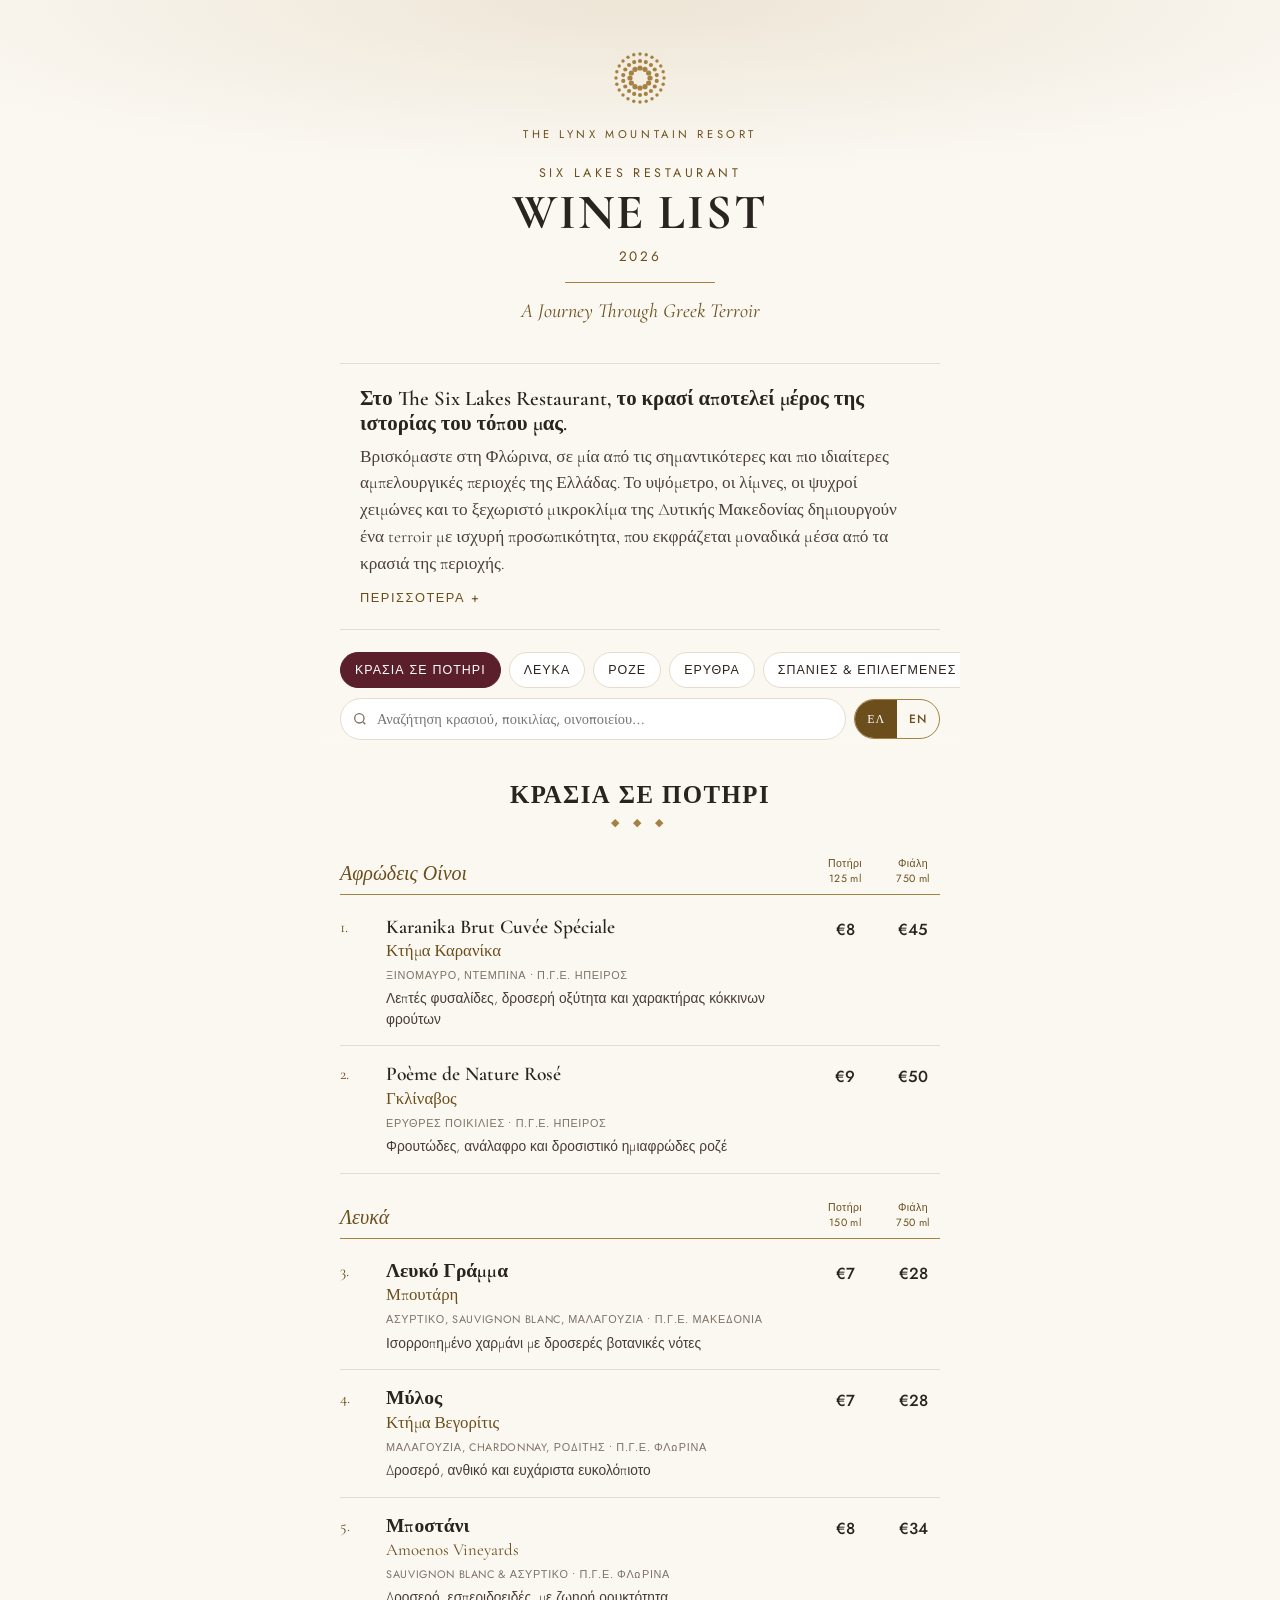
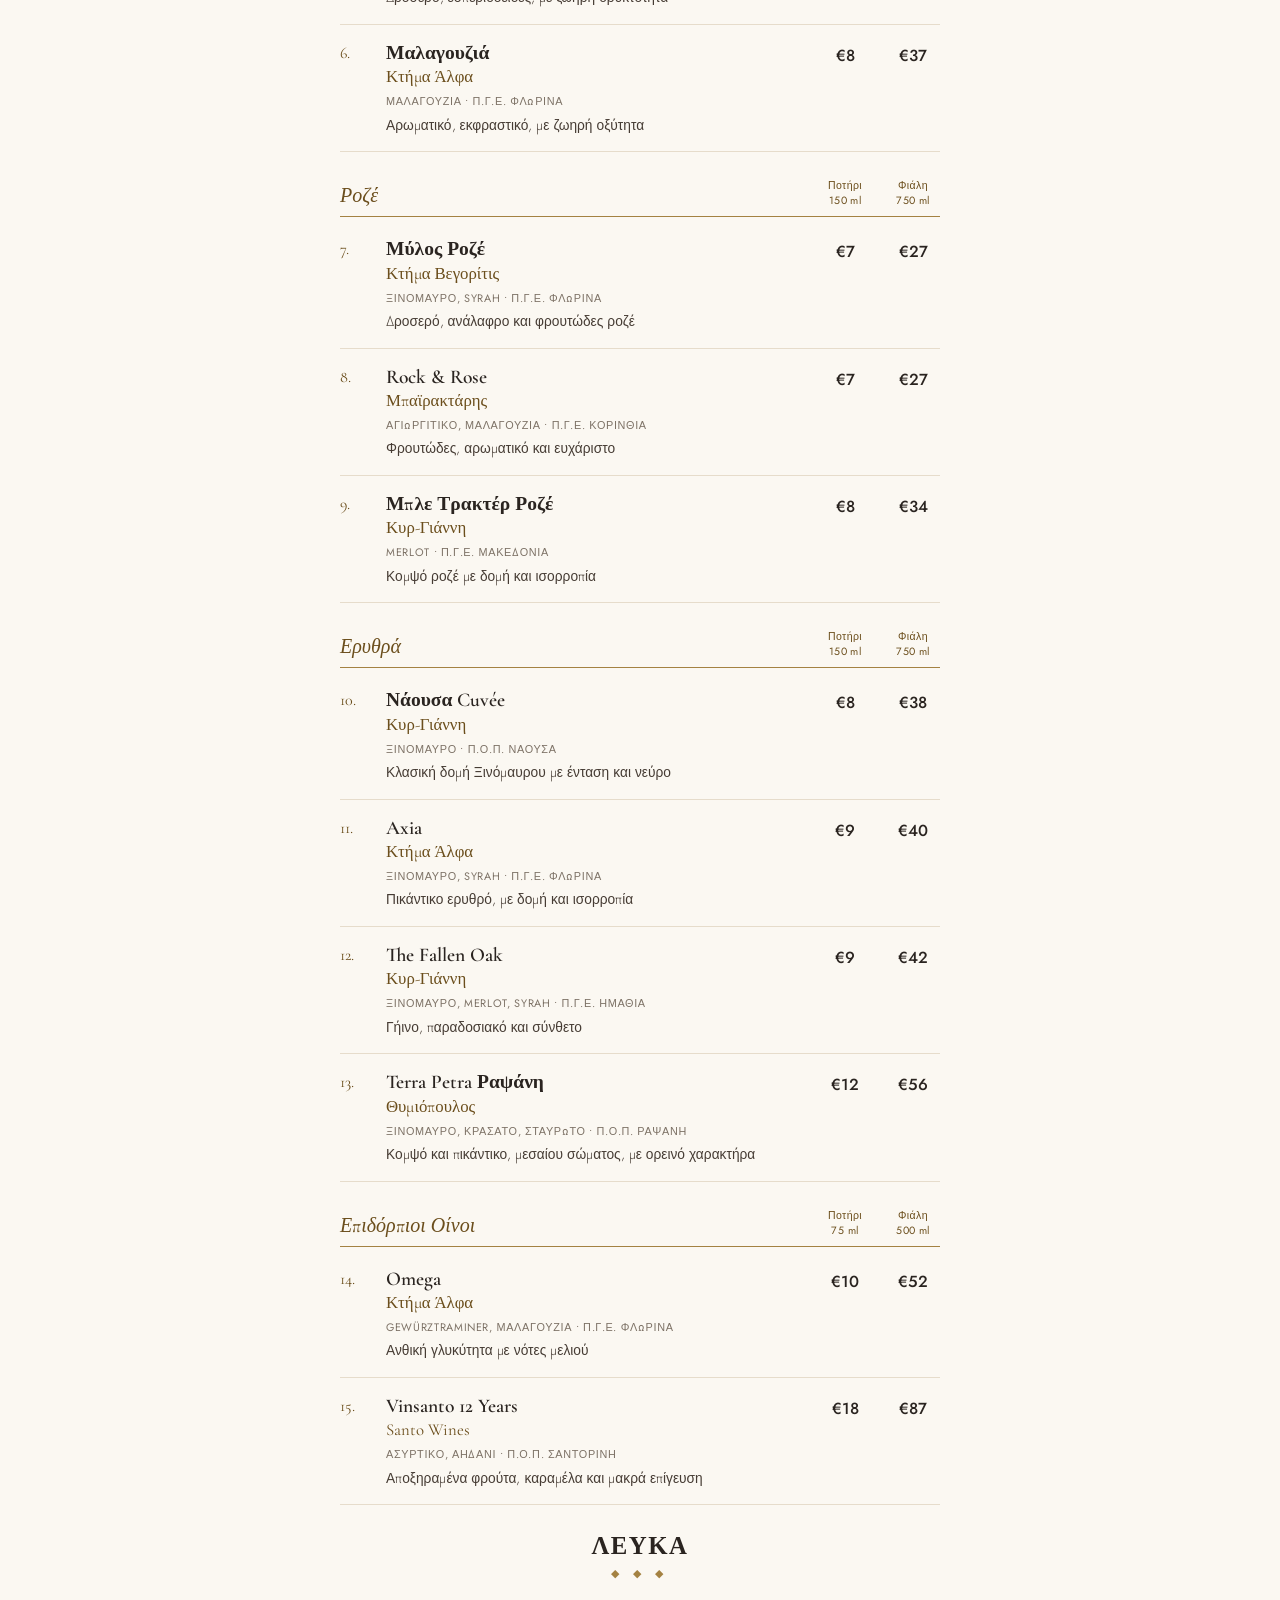
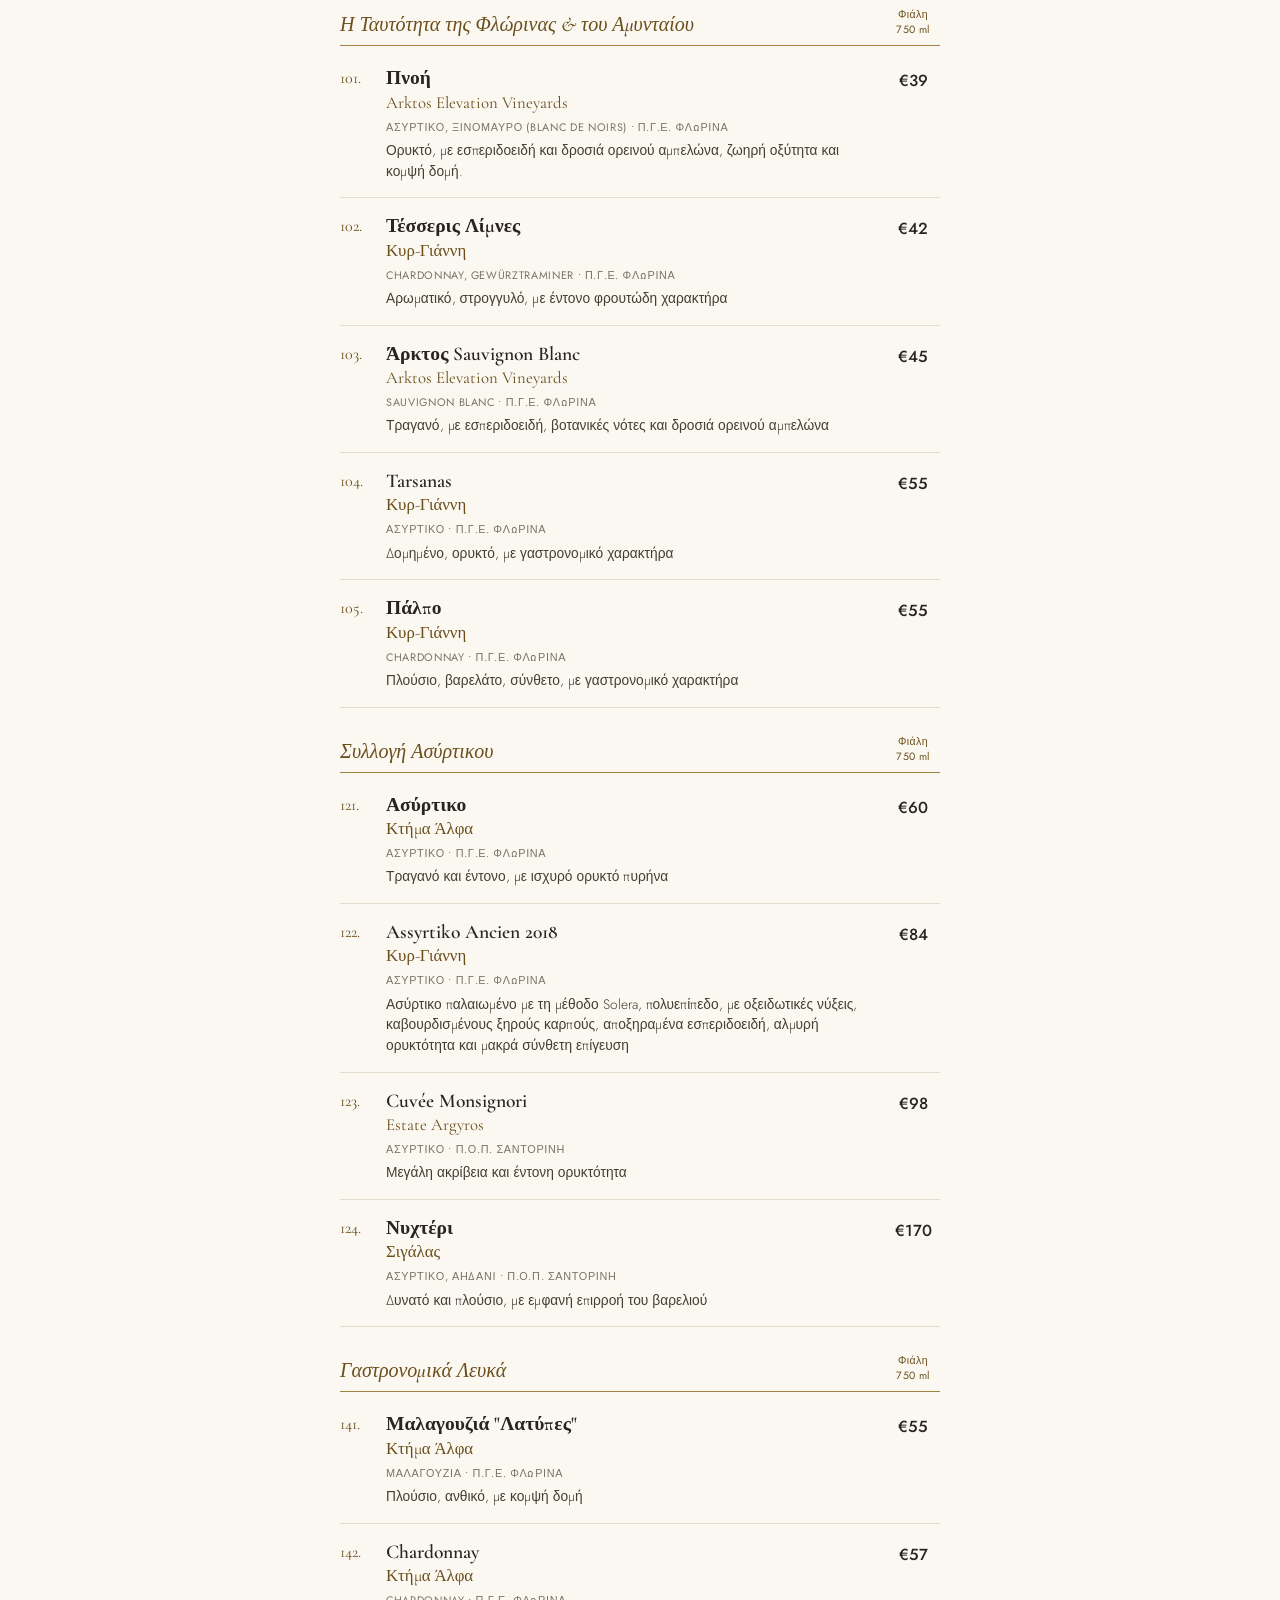
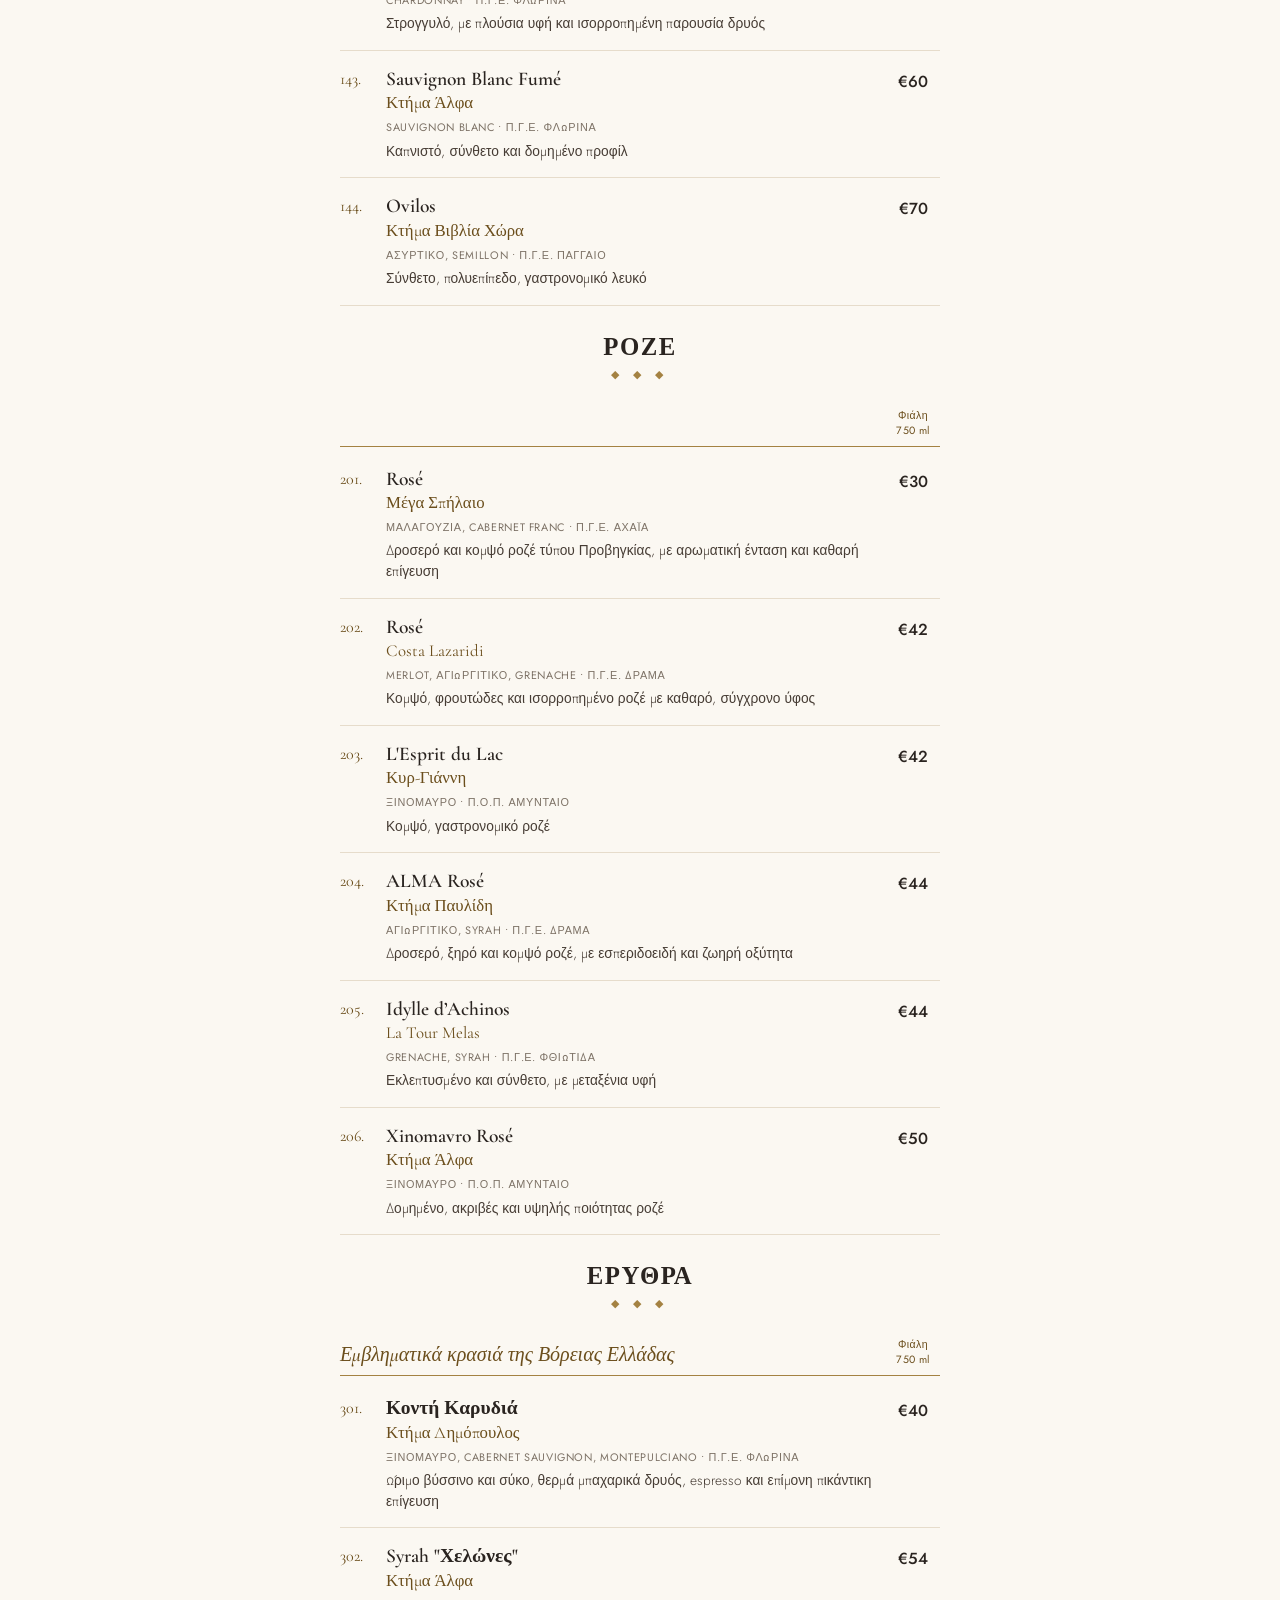
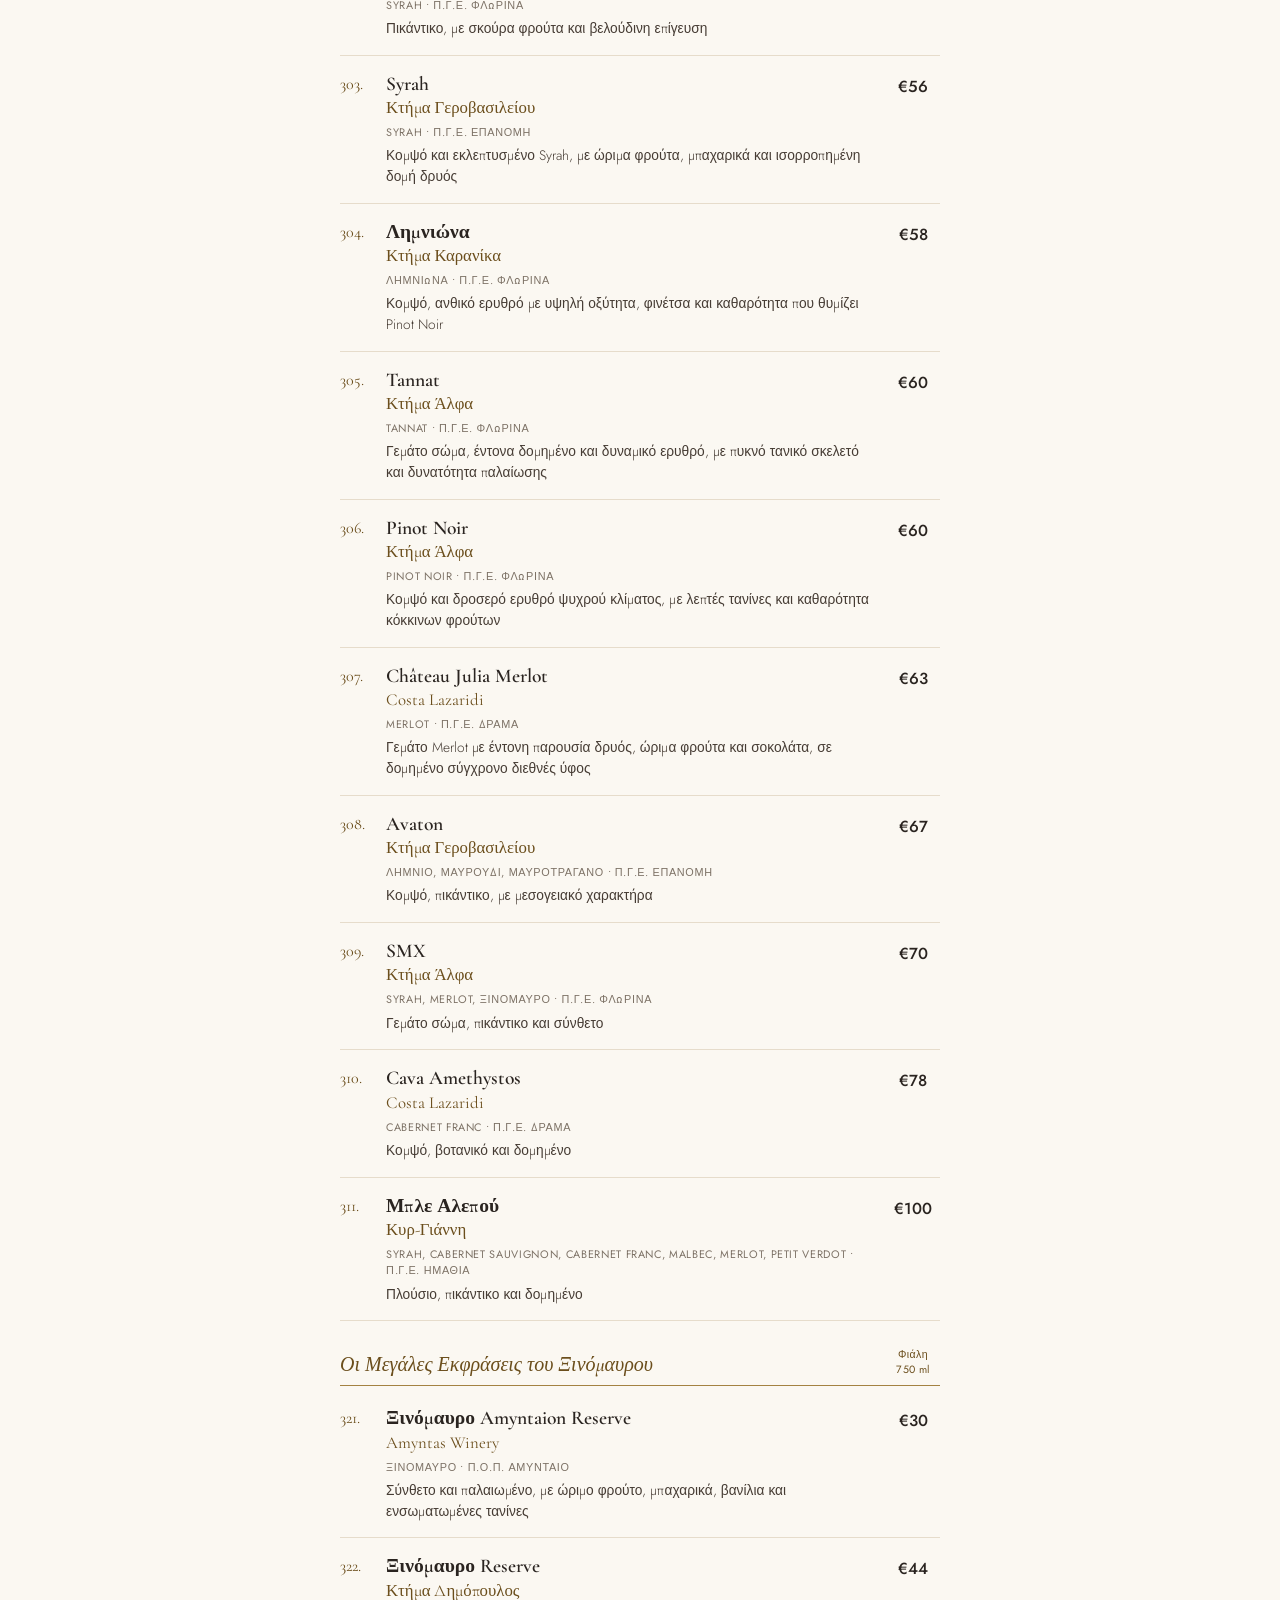
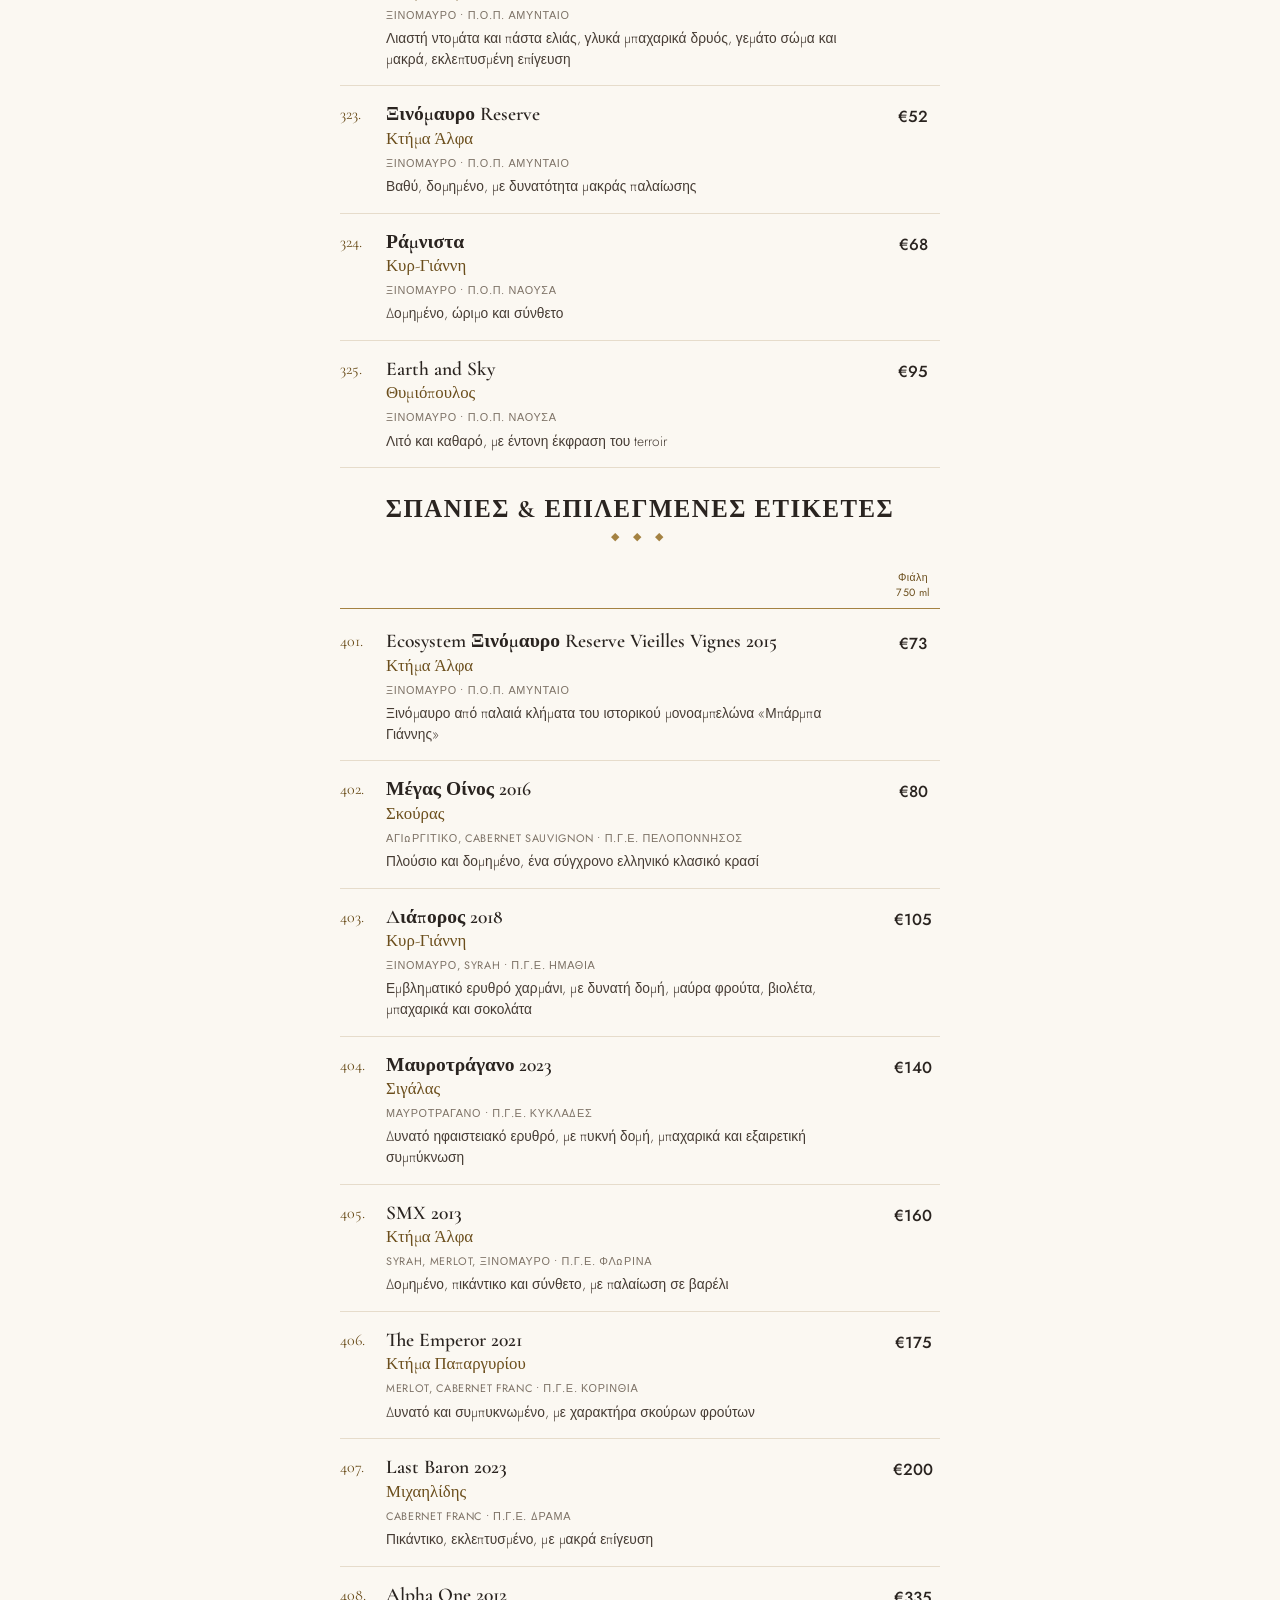
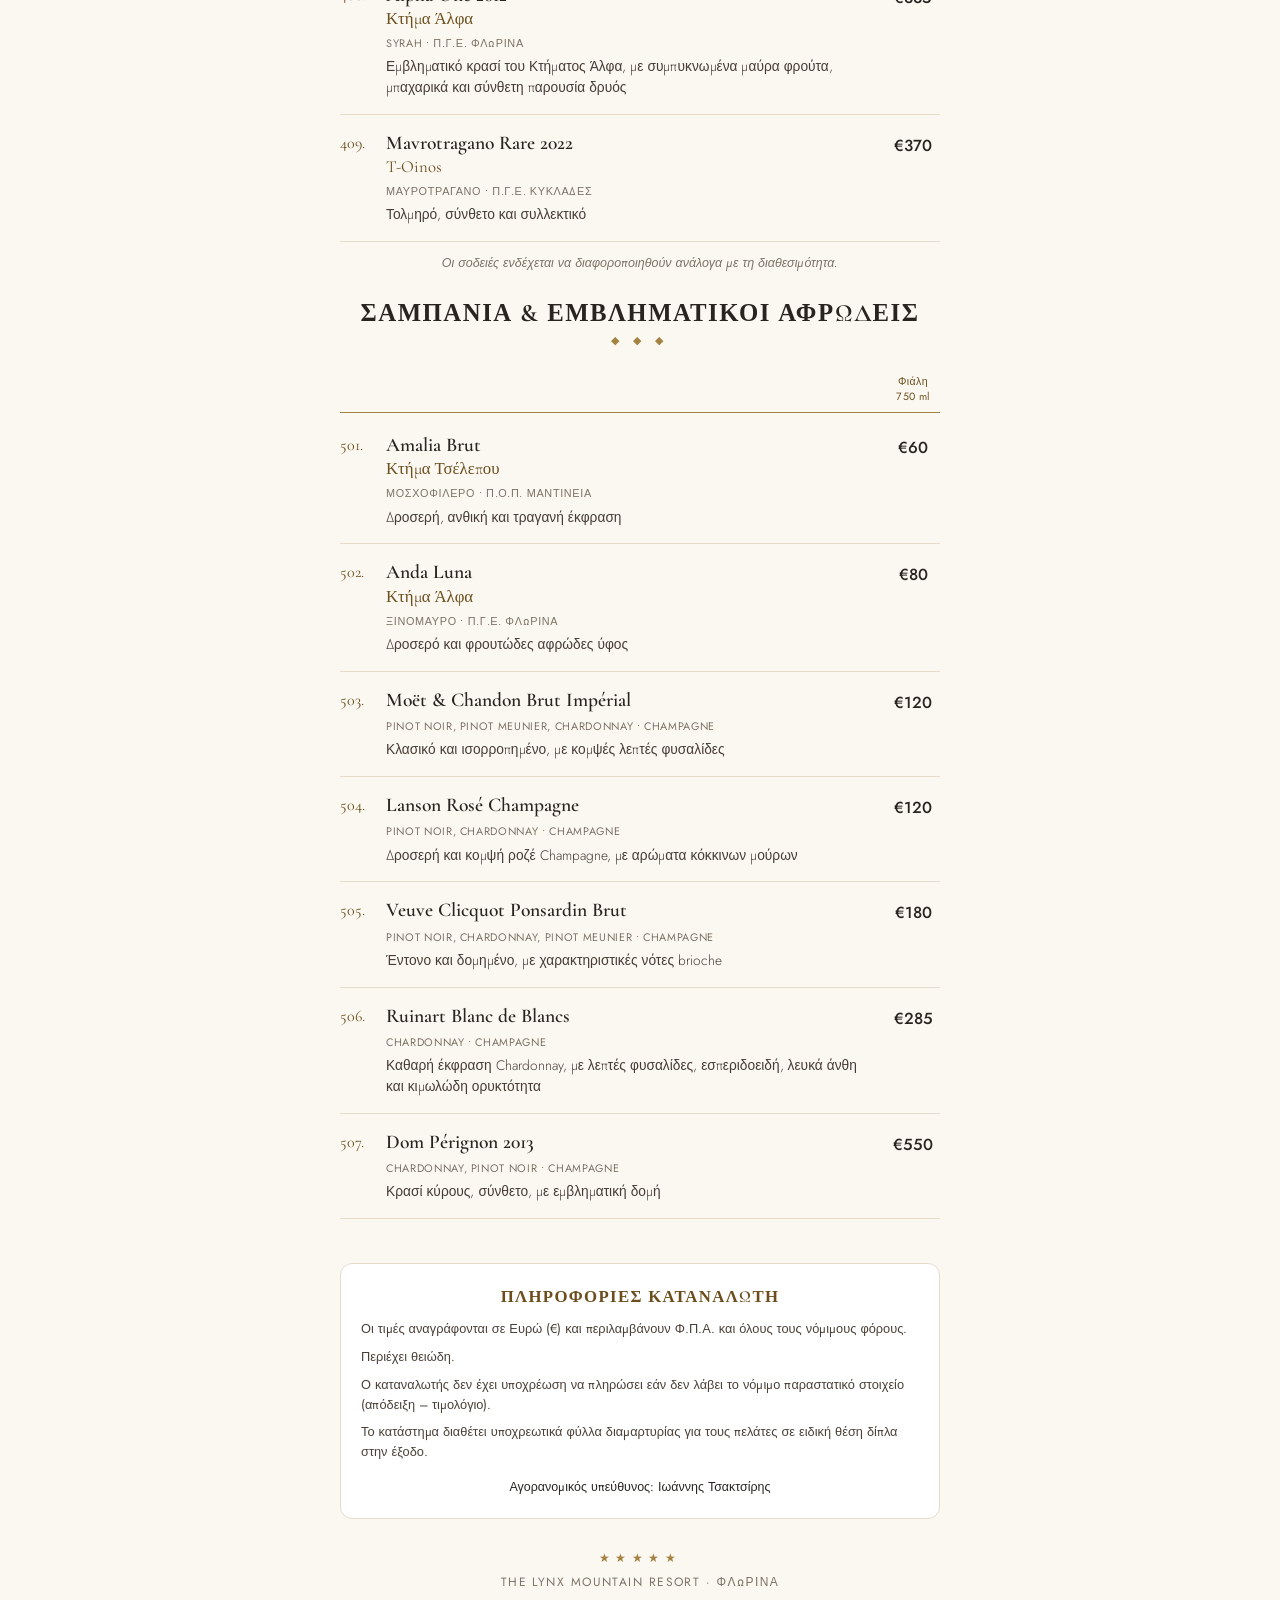
==== wine/index.html @ 6c5af897 "Ψηφιακή Wine List 2026 – Six Lakes Restaurant (66 ετικέτες, από v7) Co-Authored-By: Claude Opus 5.5 " ====
<!DOCTYPE html>
<html lang="el">
<head>
<meta charset="UTF-8">
<meta name="viewport" content="width=device-width, initial-scale=1">
<title>Wine List 2026 · Six Lakes Restaurant · The Lynx Mountain Resort</title>
<link rel="preconnect" href="https://fonts.googleapis.com">
<link href="https://fonts.googleapis.com/css2?family=Cormorant+Garamond:ital,wght@0,500;0,600;0,700;1,500&family=Jost:wght@300;400;500&display=swap" rel="stylesheet">
<style>
  :root{
    --gold:#A48242; --gold-deep:#6B4E1C; --wine:#5a1f2b; --ink:#2a2420;
    --paper:#fbf8f2; --line:#e6dccb; --muted:#7d7266;
  }
  *{box-sizing:border-box;margin:0;padding:0}
  html{scroll-behavior:smooth}
  body{background:var(--paper);color:var(--ink);font-family:'Jost',sans-serif;font-weight:400;-webkit-font-smoothing:antialiased}
  .wrap{max-width:640px;margin:0 auto;padding:0 20px 70px}

  /* Hero */
  .hero{text-align:center;padding:46px 20px 34px;background:
      radial-gradient(90% 70% at 50% 0%, rgba(164,130,66,.16), transparent 70%);}
  .hero svg{width:64px;height:64px}
  .hero .resort{margin-top:10px;font-size:.7rem;letter-spacing:.32em;color:var(--gold-deep);text-transform:uppercase}
  .hero .rest{margin-top:22px;font-size:.78rem;letter-spacing:.28em;color:var(--gold-deep);text-transform:uppercase}
  .hero h1{font-family:'Cormorant Garamond',serif;font-weight:700;font-size:3.1rem;letter-spacing:.04em;line-height:1;margin-top:6px}
  .hero .year{margin-top:8px;color:var(--gold-deep);font-size:.85rem;letter-spacing:.2em}
  .hero .rule{width:150px;height:1px;background:var(--gold);margin:16px auto}
  .hero .tag{font-family:'Cormorant Garamond',serif;font-style:italic;font-size:1.25rem;color:var(--gold-deep)}

  /* Language */
  .tools{display:flex;gap:8px;align-items:center;margin:10px 20px 0}
  .lang{flex:none;display:flex;border:1px solid var(--gold);border-radius:20px;overflow:hidden;background:var(--paper)}
  .lang button{border:0;background:none;padding:10px 12px;font:500 .75rem 'Jost';letter-spacing:.08em;color:var(--gold-deep);cursor:pointer}
  .lang button.on{background:var(--gold-deep);color:#fff}

  /* Welcome */
  .welcome{margin:6px 0 10px;padding:22px 20px;border-top:1px solid var(--line);border-bottom:1px solid var(--line)}
  .welcome h3{font-family:'Cormorant Garamond',serif;font-size:1.3rem;font-weight:600;margin-bottom:8px}
  .welcome p{font-family:'Cormorant Garamond',serif;font-size:1.08rem;line-height:1.55;color:#4a4038;margin-top:8px}
  .welcome details summary{cursor:pointer;color:var(--gold-deep);font-size:.8rem;letter-spacing:.12em;text-transform:uppercase;margin-top:10px;list-style:none}
  .welcome details summary::-webkit-details-marker{display:none}

  /* Nav */
  nav{position:sticky;top:0;z-index:10;background:linear-gradient(var(--paper) 82%, rgba(251,248,242,0));padding:12px 0 14px;margin:0 -20px;}
  .tabs{display:flex;gap:8px;overflow-x:auto;padding:0 20px;scrollbar-width:none}
  .tabs::-webkit-scrollbar{display:none}
  .tabs a{flex:none;text-decoration:none;color:var(--ink);font-size:.78rem;letter-spacing:.08em;text-transform:uppercase;padding:8px 14px;border:1px solid var(--line);border-radius:22px;background:#fff;white-space:nowrap}
  .tabs a.on{background:var(--wine);border-color:var(--wine);color:#fff}
  .search{flex:1;position:relative}
  .search input{width:100%;padding:10px 14px 10px 36px;border:1px solid var(--line);border-radius:22px;background:#fff;font:400 .9rem 'Jost';color:var(--ink);outline:none}
  .search input:focus{border-color:var(--gold)}
  .search svg{position:absolute;left:12px;top:50%;transform:translateY(-50%);width:16px;height:16px;stroke:var(--muted)}

  /* Sections */
  section{padding-top:26px;scroll-margin-top:110px}
  .sec-title{text-align:center;margin-bottom:6px}
  .sec-title .gr{font-family:'Cormorant Garamond',serif;font-weight:700;font-size:1.55rem;letter-spacing:.06em;text-transform:uppercase}
  .sec-title .orn{color:var(--gold);letter-spacing:.5em;font-size:.7rem;margin-top:4px}
  .sub{display:flex;align-items:flex-end;justify-content:space-between;gap:12px;margin:26px 0 4px;padding-bottom:8px;border-bottom:1px solid var(--gold)}
  .sub h4{font-family:'Cormorant Garamond',serif;font-style:italic;font-weight:500;font-size:1.25rem;color:var(--gold-deep);line-height:1.2}
  .sub .cols{display:flex;gap:14px;font-size:.66rem;color:var(--gold-deep);text-align:center;letter-spacing:.04em;flex:none}
  .sub .cols span{width:54px}

  .wine{display:flex;gap:12px;padding:16px 0;border-bottom:1px solid var(--line)}
  .wine .code{flex:none;width:34px;font-family:'Cormorant Garamond',serif;font-size:1rem;color:var(--gold-deep);padding-top:2px}
  .wine .body{flex:1;min-width:0}
  .wine .name{font-family:'Cormorant Garamond',serif;font-size:1.22rem;font-weight:600;line-height:1.25}
  .wine .prod{font-family:'Cormorant Garamond',serif;font-size:1.05rem;color:var(--gold-deep);margin-top:1px}
  .wine .grapes{font-size:.68rem;letter-spacing:.06em;color:var(--muted);margin-top:6px;line-height:1.5}
  .wine .desc{font-size:.86rem;line-height:1.5;color:#463c34;margin-top:5px;font-weight:300}
  .wine .prices{flex:none;display:flex;gap:14px;text-align:center;padding-top:3px}
  .wine .prices div{width:54px;font-weight:500;font-size:1rem}
  .wine .prices small{display:block;font-size:.58rem;color:var(--muted);letter-spacing:.06em;font-weight:400;text-transform:uppercase}
  .hidden{display:none!important}
  .empty{text-align:center;color:var(--muted);padding:40px 0;font-style:italic}

  .vint{font-size:.78rem;color:var(--muted);font-style:italic;margin-top:12px;text-align:center}

  /* Info */
  .info{margin-top:44px;padding:22px 20px;background:#fff;border:1px solid var(--line);border-radius:12px}
  .info h5{font-family:'Cormorant Garamond',serif;font-size:1.05rem;letter-spacing:.08em;text-transform:uppercase;text-align:center;color:var(--gold-deep);margin-bottom:12px}
  .info p{font-size:.8rem;line-height:1.55;color:#4a4038;margin-top:8px}
  .info .resp{text-align:center;margin-top:16px;font-size:.78rem}
  footer{text-align:center;margin-top:30px;color:var(--muted);font-size:.75rem;letter-spacing:.12em}
  footer .stars{color:var(--gold);letter-spacing:.45em;margin-bottom:6px}

  @media (max-width:420px){
    .hero h1{font-size:2.5rem}
    .wine .prices{gap:6px}.wine .prices div,.sub .cols span{width:46px}
    .sub .cols{gap:6px}
    .wine .code{width:28px;font-size:.92rem}
  }
</style>
</head>
<body>


<header class="hero">
  <svg viewBox="0 0 64 64" aria-hidden="true"><g fill="#A48242" id="sun"></g></svg>
  <div class="resort">The Lynx Mountain Resort</div>
  <div class="rest">Six Lakes Restaurant</div>
  <h1>WINE LIST</h1>
  <div class="year">2026</div>
  <div class="rule"></div>
  <div class="tag">A Journey Through Greek Terroir</div>
</header>

<div class="wrap">

  <div class="welcome">
    <div data-gr>
      <h3>Στο The Six Lakes Restaurant, το κρασί αποτελεί μέρος της ιστορίας του τόπου μας.</h3>
      <p>Βρισκόμαστε στη Φλώρινα, σε μία από τις σημαντικότερες και πιο ιδιαίτερες αμπελουργικές περιοχές της Ελλάδας. Το υψόμετρο, οι λίμνες, οι ψυχροί χειμώνες και το ξεχωριστό μικροκλίμα της Δυτικής Μακεδονίας δημιουργούν ένα terroir με ισχυρή προσωπικότητα, που εκφράζεται μοναδικά μέσα από τα κρασιά της περιοχής.</p>
      <details><summary>Περισσότερα +</summary>
        <p>Η Wine List μας ξεκινά, φυσικά, από τη Φλώρινα και το Αμύνταιο, με ιδιαίτερη αναφορά στο Ξινόμαυρο, αλλά ταξιδεύει στη συνέχεια σε σημαντικούς αμπελώνες και οινοποιούς από ολόκληρη την Ελλάδα.</p>
        <p>Από το Ασύρτικο της Σαντορίνης και τις γηγενείς ποικιλίες της Βόρειας Ελλάδας μέχρι σπάνιες και επιλεγμένες ετικέτες και εμβληματικά κρασιά του σύγχρονου ελληνικού αμπελώνα, κάθε επιλογή έχει τη δική της θέση και ιστορία.</p>
        <p>Η φιλοσοφία μας είναι απλή: να σας προσφέρουμε όχι απλώς ένα κρασί, αλλά έναν τόπο, έναν άνθρωπο και μία ιστορία μέσα σε κάθε ποτήρι.</p>
        <p>Καλώς ήρθατε στο δικό μας ταξίδι μέσα από το ελληνικό terroir.</p>
      </details>
    </div>
    <div data-en class="hidden">
      <h3>At The Six Lakes Restaurant, wine is part of the story of our land.</h3>
      <p>We are in Florina, one of Greece’s most distinctive wine regions. Altitude, lakes, cold winters and the unique climate of Western Macedonia create a remarkable terroir, expressed through wines of character and identity.</p>
      <details><summary>More +</summary>
        <p>Our Wine List naturally begins with Florina and Amyndeon, with a special place for Xinomavro, before continuing its journey through some of Greece’s most important vineyards and winemakers.</p>
        <p>From Santorini’s Assyrtiko and the indigenous varieties of Northern Greece to rare and carefully selected labels and iconic expressions of contemporary Greek winemaking, every bottle has been chosen to tell its own story.</p>
        <p>Our philosophy is simple: to offer you not simply a wine, but a place, a person and a story in every glass.</p>
        <p>Welcome to our journey through Greek terroir.</p>
      </details>
    </div>
  </div>

  <nav>
    <div class="tabs" id="tabs"></div>
    <div class="tools">
    <div class="search">
      <svg viewBox="0 0 24 24" fill="none" stroke-width="2"><circle cx="11" cy="11" r="7"/><path d="M20 20l-3.5-3.5"/></svg>
      <input id="q" type="search" placeholder="Αναζήτηση κρασιού, ποικιλίας, οινοποιείου…">
    </div>
    <div class="lang"><button data-l="gr" class="on">ΕΛ</button><button data-l="en">EN</button></div>
    </div>
  </nav>

  <main id="list"></main>
  <div id="empty" class="empty hidden"></div>

  <div class="info">
    <h5 data-gr>Πληροφορίες καταναλωτή</h5><h5 data-en class="hidden">Guest information</h5>
    <p data-gr>Οι τιμές αναγράφονται σε Ευρώ (€) και περιλαμβάνουν Φ.Π.Α. και όλους τους νόμιμους φόρους.</p>
    <p data-en class="hidden">All prices are in Euro (€) and include VAT and all applicable taxes.</p>
    <p data-gr>Περιέχει θειώδη.</p><p data-en class="hidden">Contains sulphites.</p>
    <p data-gr>Ο καταναλωτής δεν έχει υποχρέωση να πληρώσει εάν δεν λάβει το νόμιμο παραστατικό στοιχείο (απόδειξη – τιμολόγιο).</p>
    <p data-en class="hidden">Consumer is not obliged to pay if the notice of payment (receipt – invoice) has not been received.</p>
    <p data-gr>Το κατάστημα διαθέτει υποχρεωτικά φύλλα διαμαρτυρίας για τους πελάτες σε ειδική θέση δίπλα στην έξοδο.</p>
    <p data-en class="hidden">The establishment is required to provide complaint forms for customers in a designated location next to the exit.</p>
    <div class="resp"><span data-gr>Αγορανομικός υπεύθυνος: Ιωάννης Τσακτσίρης</span><span data-en class="hidden">Person responsible for regulatory compliance: Ioannis Tsaktsiris</span></div>
  </div>

  <footer>
    <div class="stars">★★★★★</div>
    THE LYNX MOUNTAIN RESORT · <span data-gr>ΦΛΩΡΙΝΑ</span><span data-en class="hidden">FLORINA</span>
  </footer>
</div>

<script>
const WINES = [{"code": 1, "section": "glass", "sub": ["Αφρώδεις Οίνοι", "Sparkling"], "name_gr": "Karanika Brut Cuvée Spéciale", "prod_gr": "Κτήμα Καρανίκα", "name_en": "Karanika Brut Cuvée Spéciale", "prod_en": "Domaine Karanika", "glass": 8, "bottle": 45, "grapes_gr": "ΞΙΝΟΜΑΥΡΟ, ΝΤΕΜΠΙΝΑ • Π.Γ.Ε. ΗΠΕΙΡΟΣ", "grapes_en": "XINOMAVRO, DEBINA • PGI EPIRUS", "desc_gr": "Λεπτές φυσαλίδες, δροσερή οξύτητα και χαρακτήρας κόκκινων φρούτων", "desc_en": "Fine mousse, fresh acidity, red fruit character", "sizes": ["125 ml", "750 ml"]}, {"code": 2, "section": "glass", "sub": ["Αφρώδεις Οίνοι", "Sparkling"], "name_gr": "Poème de Nature Rosé", "prod_gr": "Γκλίναβος", "name_en": "Poème de Nature Rosé", "prod_en": "Glinavos Estate", "glass": 9, "bottle": 50, "grapes_gr": "ΕΡΥΘΡΕΣ ΠΟΙΚΙΛΙΕΣ • Π.Γ.Ε. ΗΠΕΙΡΟΣ", "grapes_en": "RED VARIETIES • PGI EPIRUS", "desc_gr": "Φρουτώδες, ανάλαφρο και δροσιστικό ημιαφρώδες ροζέ", "desc_en": "Fruity, light, refreshing semi-sparkling rosé", "sizes": ["125 ml", "750 ml"]}, {"code": 3, "section": "glass", "sub": ["Λευκά", "White"], "name_gr": "Λευκό Γράμμα", "prod_gr": "Μπουτάρη", "name_en": "Lefko Gramma", "prod_en": "Boutari", "glass": 7, "bottle": 28, "grapes_gr": "ΑΣΥΡΤΙΚΟ, SAUVIGNON BLANC, ΜΑΛΑΓΟΥΖΙΑ • Π.Γ.Ε. ΜΑΚΕΔΟΝΙΑ", "grapes_en": "ASSYRTIKO, SAUVIGNON BLANC, MALAGOUZIA • PGI MACEDONIA", "desc_gr": "Ισορροπημένο χαρμάνι με δροσερές βοτανικές νότες", "desc_en": "Balanced blend with herbal freshness", "sizes": ["150 ml", "750 ml"]}, {"code": 4, "section": "glass", "sub": ["Λευκά", "White"], "name_gr": "Μύλος", "prod_gr": "Κτήμα Βεγορίτις", "name_en": "Mylos", "prod_en": "Vegoritis Winery", "glass": 7, "bottle": 28, "grapes_gr": "ΜΑΛΑΓΟΥΖΙΑ, CHARDONNAY, ΡΟΔΙΤΗΣ • Π.Γ.Ε. ΦΛΩΡΙΝΑ", "grapes_en": "MALAGOUZIA, CHARDONNAY, RODITIS • PGI FLORINA", "desc_gr": "Δροσερό, ανθικό και ευχάριστα ευκολόπιοτο", "desc_en": "Fresh, floral, easy-drinking style", "sizes": ["150 ml", "750 ml"]}, {"code": 5, "section": "glass", "sub": ["Λευκά", "White"], "name_gr": "Μποστάνι", "prod_gr": "Amoenos Vineyards", "name_en": "Bostani", "prod_en": "Amoenos Vineyards", "glass": 8, "bottle": 34, "grapes_gr": "SAUVIGNON BLANC & ΑΣΥΡΤΙΚΟ • Π.Γ.Ε. ΦΛΩΡΙΝΑ", "grapes_en": "SAUVIGNON BLANC & ASSYRTIKO • PGI FLORINA", "desc_gr": "Δροσερό, εσπεριδοειδές, με ζωηρή ορυκτότητα", "desc_en": "Fresh, citrusy, vibrant minerality", "sizes": ["150 ml", "750 ml"]}, {"code": 6, "section": "glass", "sub": ["Λευκά", "White"], "name_gr": "Μαλαγουζιά", "prod_gr": "Κτήμα Άλφα", "name_en": "Malagouzia", "prod_en": "Alpha Estate", "glass": 8, "bottle": 37, "grapes_gr": "ΜΑΛΑΓΟΥΖΙΑ • Π.Γ.Ε. ΦΛΩΡΙΝΑ", "grapes_en": "MALAGOUZIA • PGI FLORINA", "desc_gr": "Αρωματικό, εκφραστικό, με ζωηρή οξύτητα", "desc_en": "Aromatic, expressive, crisp acidity", "sizes": ["150 ml", "750 ml"]}, {"code": 7, "section": "glass", "sub": ["Ροζέ", "Rosé"], "name_gr": "Μύλος Ροζέ", "prod_gr": "Κτήμα Βεγορίτις", "name_en": "Mylos Rosé", "prod_en": "Vegoritis Winery", "glass": 7, "bottle": 27, "grapes_gr": "ΞΙΝΟΜΑΥΡΟ, SYRAH • Π.Γ.Ε. ΦΛΩΡΙΝΑ", "grapes_en": "XINOMAVRO, SYRAH • PGI FLORINA", "desc_gr": "Δροσερό, ανάλαφρο και φρουτώδες ροζέ", "desc_en": "Fresh, light, fruity rosé", "sizes": ["150 ml", "750 ml"]}, {"code": 8, "section": "glass", "sub": ["Ροζέ", "Rosé"], "name_gr": "Rock & Rose", "prod_gr": "Μπαϊρακτάρης", "name_en": "Rock & Rose", "prod_en": "Ktima Bairaktaris", "glass": 7, "bottle": 27, "grapes_gr": "ΑΓΙΩΡΓΙΤΙΚΟ, ΜΑΛΑΓΟΥΖΙΑ • Π.Γ.Ε. ΚΟΡΙΝΘΙΑ", "grapes_en": "AGIORGITIKO, MALAGOUZIA • PGI CORINTHIA", "desc_gr": "Φρουτώδες, αρωματικό και ευχάριστο", "desc_en": "Fruity, aromatic, easy style", "sizes": ["150 ml", "750 ml"]}, {"code": 9, "section": "glass", "sub": ["Ροζέ", "Rosé"], "name_gr": "Μπλε Τρακτέρ Ροζέ", "prod_gr": "Κυρ-Γιάννη", "name_en": "Ble Tracter Rosé", "prod_en": "Kir-Yianni", "glass": 8, "bottle": 34, "grapes_gr": "MERLOT • Π.Γ.Ε. ΜΑΚΕΔΟΝΙΑ", "grapes_en": "MERLOT • PGI MACEDONIA", "desc_gr": "Κομψό ροζέ με δομή και ισορροπία", "desc_en": "Elegant, structured rosé style", "sizes": ["150 ml", "750 ml"]}, {"code": 10, "section": "glass", "sub": ["Ερυθρά", "Red"], "name_gr": "Νάουσα Cuvée", "prod_gr": "Κυρ-Γιάννη", "name_en": "Naoussa Cuvée", "prod_en": "Kir-Yianni", "glass": 8, "bottle": 38, "grapes_gr": "ΞΙΝΟΜΑΥΡΟ • Π.Ο.Π. ΝΑΟΥΣΑ", "grapes_en": "XINOMAVRO • PDO NAOUSSA", "desc_gr": "Κλασική δομή Ξινόμαυρου με ένταση και νεύρο", "desc_en": "Classic Xinomavro structure and tension", "sizes": ["150 ml", "750 ml"]}, {"code": 11, "section": "glass", "sub": ["Ερυθρά", "Red"], "name_gr": "Axia", "prod_gr": "Κτήμα Άλφα", "name_en": "Axia", "prod_en": "Alpha Estate", "glass": 9, "bottle": 40, "grapes_gr": "ΞΙΝΟΜΑΥΡΟ, SYRAH • Π.Γ.Ε. ΦΛΩΡΙΝΑ", "grapes_en": "XINOMAVRO, SYRAH • PGI FLORINA", "desc_gr": "Πικάντικο ερυθρό, με δομή και ισορροπία", "desc_en": "Spicy, structured, balanced red", "sizes": ["150 ml", "750 ml"]}, {"code": 12, "section": "glass", "sub": ["Ερυθρά", "Red"], "name_gr": "The Fallen Oak", "prod_gr": "Κυρ-Γιάννη", "name_en": "The Fallen Oak", "prod_en": "Kir-Yianni", "glass": 9, "bottle": 42, "grapes_gr": "ΞΙΝΟΜΑΥΡΟ, MERLOT, SYRAH • Π.Γ.Ε. ΗΜΑΘΙΑ", "grapes_en": "XINOMAVRO, MERLOT, SYRAH • PGI IMATHIA", "desc_gr": "Γήινο, παραδοσιακό και σύνθετο", "desc_en": "Earthy, traditional, complex", "sizes": ["150 ml", "750 ml"]}, {"code": 13, "section": "glass", "sub": ["Ερυθρά", "Red"], "name_gr": "Terra Petra Ραψάνη", "prod_gr": "Θυμιόπουλος", "name_en": "Terra Petra Rapsani", "prod_en": "Thymiopoulos Vineyards", "glass": 12, "bottle": 56, "grapes_gr": "ΞΙΝΟΜΑΥΡΟ, ΚΡΑΣΑΤΟ, ΣΤΑΥΡΩΤΟ • Π.Ο.Π. ΡΑΨΑΝΗ", "grapes_en": "XINOMAVRO, KRASATO, STAVROTO • PDO RAPSANI", "desc_gr": "Κομψό και πικάντικο, μεσαίου σώματος, με ορεινό χαρακτήρα", "desc_en": "Elegant, spicy, medium-bodied, mountain character", "sizes": ["150 ml", "750 ml"]}, {"code": 14, "section": "glass", "sub": ["Επιδόρπιοι Οίνοι", "Dessert Wines"], "name_gr": "Omega", "prod_gr": "Κτήμα Άλφα", "name_en": "Omega", "prod_en": "Alpha Estate", "glass": 10, "bottle": 52, "grapes_gr": "GEWÜRZTRAMINER, ΜΑΛΑΓΟΥΖΙΑ • Π.Γ.Ε. ΦΛΩΡΙΝΑ", "grapes_en": "GEWÜRZTRAMINER, MALAGOUZIA • PGI FLORINA", "desc_gr": "Ανθική γλυκύτητα με νότες μελιού", "desc_en": "Floral sweetness with honeyed notes", "sizes": ["75 ml", "500 ml"]}, {"code": 15, "section": "glass", "sub": ["Επιδόρπιοι Οίνοι", "Dessert Wines"], "name_gr": "Vinsanto 12 Years", "prod_gr": "Santo Wines", "name_en": "Vinsanto 12 Years", "prod_en": "Santo Wines", "glass": 18, "bottle": 87, "grapes_gr": "ΑΣΥΡΤΙΚΟ, ΑΗΔΑΝΙ • Π.Ο.Π. ΣΑΝΤΟΡΙΝΗ", "grapes_en": "ASSYRTIKO, AIDANI • PDO SANTORINI", "desc_gr": "Αποξηραμένα φρούτα, καραμέλα και μακρά επίγευση", "desc_en": "Dried fruit, caramel, long finish", "sizes": ["75 ml", "500 ml"]}, {"code": 101, "section": "white", "sub": ["Η Ταυτότητα της Φλώρινας & του Αμυνταίου", "The Terroir of Florina & Amyndeon"], "name_gr": "Πνοή", "prod_gr": "Arktos Elevation Vineyards", "name_en": "Pnoi", "prod_en": "Arktos Elevation Vineyards", "glass": null, "bottle": 39, "grapes_gr": "ΑΣΥΡΤΙΚΟ, ΞΙΝΟΜΑΥΡΟ (BLANC DE NOIRS) • Π.Γ.Ε. ΦΛΩΡΙΝΑ", "grapes_en": "ASSYRTIKO, XINOMAVRO (BLANC DE NOIRS) • PGI FLORINA", "desc_gr": "Ορυκτό, με εσπεριδοειδή και δροσιά ορεινού αμπελώνα, ζωηρή οξύτητα και κομψή δομή.", "desc_en": "Mineral, citrus-driven, high-altitude freshness with vibrant acidity and elegant structure."}, {"code": 102, "section": "white", "sub": ["Η Ταυτότητα της Φλώρινας & του Αμυνταίου", "The Terroir of Florina & Amyndeon"], "name_gr": "Τέσσερις Λίμνες", "prod_gr": "Κυρ-Γιάννη", "name_en": "Tesseris Limnes", "prod_en": "Kir-Yianni", "glass": null, "bottle": 42, "grapes_gr": "CHARDONNAY, GEWÜRZTRAMINER • Π.Γ.Ε. ΦΛΩΡΙΝΑ", "grapes_en": "CHARDONNAY, GEWÜRZTRAMINER • PGI FLORINA", "desc_gr": "Αρωματικό, στρογγυλό, με έντονο φρουτώδη χαρακτήρα", "desc_en": "Aromatic, rounded, fruit-driven style"}, {"code": 103, "section": "white", "sub": ["Η Ταυτότητα της Φλώρινας & του Αμυνταίου", "The Terroir of Florina & Amyndeon"], "name_gr": "Άρκτος Sauvignon Blanc", "prod_gr": "Arktos Elevation Vineyards", "name_en": "Arktos Sauvignon Blanc", "prod_en": "Arktos Elevation Vineyards", "glass": null, "bottle": 45, "grapes_gr": "SAUVIGNON BLANC • Π.Γ.Ε. ΦΛΩΡΙΝΑ", "grapes_en": "SAUVIGNON BLANC • PGI FLORINA", "desc_gr": "Τραγανό, με εσπεριδοειδή, βοτανικές νότες και δροσιά ορεινού αμπελώνα", "desc_en": "Crisp, citrus-driven, herbal, high-altitude freshness"}, {"code": 104, "section": "white", "sub": ["Η Ταυτότητα της Φλώρινας & του Αμυνταίου", "The Terroir of Florina & Amyndeon"], "name_gr": "Tarsanas", "prod_gr": "Κυρ-Γιάννη", "name_en": "Tarsanas", "prod_en": "Kir-Yianni", "glass": null, "bottle": 55, "grapes_gr": "ΑΣΥΡΤΙΚΟ • Π.Γ.Ε. ΦΛΩΡΙΝΑ", "grapes_en": "ASSYRTIKO • PGI FLORINA", "desc_gr": "Δομημένο, ορυκτό, με γαστρονομικό χαρακτήρα", "desc_en": "Structured, mineral, gastronomic style"}, {"code": 105, "section": "white", "sub": ["Η Ταυτότητα της Φλώρινας & του Αμυνταίου", "The Terroir of Florina & Amyndeon"], "name_gr": "Πάλπο", "prod_gr": "Κυρ-Γιάννη", "name_en": "Palpo", "prod_en": "Kir-Yianni", "glass": null, "bottle": 55, "grapes_gr": "CHARDONNAY • Π.Γ.Ε. ΦΛΩΡΙΝΑ", "grapes_en": "CHARDONNAY • PGI FLORINA", "desc_gr": "Πλούσιο, βαρελάτο, σύνθετο, με γαστρονομικό χαρακτήρα", "desc_en": "Rich, barrel-aged, complex, gastronomic style"}, {"code": 121, "section": "white", "sub": ["Συλλογή Ασύρτικου", "Assyrtiko Collection"], "name_gr": "Ασύρτικο", "prod_gr": "Κτήμα Άλφα", "name_en": "Assyrtiko", "prod_en": "Alpha Estate", "glass": null, "bottle": 60, "grapes_gr": "ΑΣΥΡΤΙΚΟ • Π.Γ.Ε. ΦΛΩΡΙΝΑ", "grapes_en": "ASSYRTIKO • PGI FLORINA", "desc_gr": "Τραγανό και έντονο, με ισχυρό ορυκτό πυρήνα", "desc_en": "Crisp, intense, mineral core"}, {"code": 122, "section": "white", "sub": ["Συλλογή Ασύρτικου", "Assyrtiko Collection"], "name_gr": "Assyrtiko Ancien 2018", "prod_gr": "Κυρ-Γιάννη", "name_en": "Assyrtiko Ancien 2018", "prod_en": "Kir-Yianni", "glass": null, "bottle": 84, "grapes_gr": "ΑΣΥΡΤΙΚΟ • Π.Γ.Ε. ΦΛΩΡΙΝΑ", "grapes_en": "ASSYRTIKO • PGI FLORINA", "desc_gr": "Ασύρτικο παλαιωμένο με τη μέθοδο Solera, πολυεπίπεδο, με οξειδωτικές νύξεις, καβουρδισμένους ξηρούς καρπούς, αποξηραμένα εσπεριδοειδή, αλμυρή ορυκτότητα και μακρά σύνθετη επίγευση", "desc_en": "Solera-aged Assyrtiko, layered, oxidative nuances, toasted nuts, dried citrus, saline minerality, long complex finish"}, {"code": 123, "section": "white", "sub": ["Συλλογή Ασύρτικου", "Assyrtiko Collection"], "name_gr": "Cuvée Monsignori", "prod_gr": "Estate Argyros", "name_en": "Cuvée Monsignori", "prod_en": "Estate Argyros", "glass": null, "bottle": 98, "grapes_gr": "ΑΣΥΡΤΙΚΟ • Π.Ο.Π. ΣΑΝΤΟΡΙΝΗ", "grapes_en": "ASSYRTIKO • PDO SANTORINI", "desc_gr": "Μεγάλη ακρίβεια και έντονη ορυκτότητα", "desc_en": "High precision, mineral intensity"}, {"code": 124, "section": "white", "sub": ["Συλλογή Ασύρτικου", "Assyrtiko Collection"], "name_gr": "Νυχτέρι", "prod_gr": "Σιγάλας", "name_en": "Nykteri", "prod_en": "Domaine Sigalas", "glass": null, "bottle": 170, "grapes_gr": "ΑΣΥΡΤΙΚΟ, ΑΗΔΑΝΙ • Π.Ο.Π. ΣΑΝΤΟΡΙΝΗ", "grapes_en": "ASSYRTIKO, AIDANI • PDO SANTORINI", "desc_gr": "Δυνατό και πλούσιο, με εμφανή επιρροή του βαρελιού", "desc_en": "Powerful, rich, barrel-influenced style"}, {"code": 141, "section": "white", "sub": ["Γαστρονομικά Λευκά", "Gastronomic Whites"], "name_gr": "Μαλαγουζιά \"Λατύπες\"", "prod_gr": "Κτήμα Άλφα", "name_en": "Malagouzia \"Latipes\"", "prod_en": "Alpha Estate", "glass": null, "bottle": 55, "grapes_gr": "ΜΑΛΑΓΟΥΖΙΑ • Π.Γ.Ε. ΦΛΩΡΙΝΑ", "grapes_en": "MALAGOUZIA • PGI FLORINA", "desc_gr": "Πλούσιο, ανθικό, με κομψή δομή", "desc_en": "Rich, floral, elegant structure"}, {"code": 142, "section": "white", "sub": ["Γαστρονομικά Λευκά", "Gastronomic Whites"], "name_gr": "Chardonnay", "prod_gr": "Κτήμα Άλφα", "name_en": "Chardonnay", "prod_en": "Alpha Estate", "glass": null, "bottle": 57, "grapes_gr": "CHARDONNAY • Π.Γ.Ε. ΦΛΩΡΙΝΑ", "grapes_en": "CHARDONNAY • PGI FLORINA", "desc_gr": "Στρογγυλό, με πλούσια υφή και ισορροπημένη παρουσία δρυός", "desc_en": "Round, textured, balanced oak style"}, {"code": 143, "section": "white", "sub": ["Γαστρονομικά Λευκά", "Gastronomic Whites"], "name_gr": "Sauvignon Blanc Fumé", "prod_gr": "Κτήμα Άλφα", "name_en": "Sauvignon Blanc Fumé", "prod_en": "Alpha Estate", "glass": null, "bottle": 60, "grapes_gr": "SAUVIGNON BLANC • Π.Γ.Ε. ΦΛΩΡΙΝΑ", "grapes_en": "SAUVIGNON BLANC • PGI FLORINA", "desc_gr": "Καπνιστό, σύνθετο και δομημένο προφίλ", "desc_en": "Smoky, complex, structured profile"}, {"code": 144, "section": "white", "sub": ["Γαστρονομικά Λευκά", "Gastronomic Whites"], "name_gr": "Ovilos", "prod_gr": "Κτήμα Βιβλία Χώρα", "name_en": "Ovilos", "prod_en": "Ktima Biblia Chora", "glass": null, "bottle": 70, "grapes_gr": "ΑΣΥΡΤΙΚΟ, SEMILLON • Π.Γ.Ε. ΠΑΓΓΑΙΟ", "grapes_en": "ASSYRTIKO, SEMILLON • PGI PANGAION", "desc_gr": "Σύνθετο, πολυεπίπεδο, γαστρονομικό λευκό", "desc_en": "Complex, layered, gastronomic white"}, {"code": 201, "section": "rose", "sub": null, "name_gr": "Rosé", "prod_gr": "Μέγα Σπήλαιο", "name_en": "Rosé", "prod_en": "Mega Spilaio", "glass": null, "bottle": 30, "grapes_gr": "ΜΑΛΑΓΟΥΖΙΑ, CABERNET FRANC • Π.Γ.Ε. ΑΧΑΪΑ", "grapes_en": "MALAGOUZIA, CABERNET FRANC • PGI ACHAEA", "desc_gr": "Δροσερό και κομψό ροζέ τύπου Προβηγκίας, με αρωματική ένταση και καθαρή επίγευση", "desc_en": "Fresh, elegant, Provence-style rosé with aromatic lift and clean finish"}, {"code": 202, "section": "rose", "sub": null, "name_gr": "Rosé", "prod_gr": "Costa Lazaridi", "name_en": "Rosé", "prod_en": "Costa Lazaridi", "glass": null, "bottle": 42, "grapes_gr": "MERLOT, ΑΓΙΩΡΓΙΤΙΚΟ, GRENACHE • Π.Γ.Ε. ΔΡΑΜΑ", "grapes_en": "MERLOT, AGIORGITIKO, GRENACHE • PGI DRAMA", "desc_gr": "Κομψό, φρουτώδες και ισορροπημένο ροζέ με καθαρό, σύγχρονο ύφος", "desc_en": "Elegant, fruity, balanced rosé with clean modern style"}, {"code": 203, "section": "rose", "sub": null, "name_gr": "L'Esprit du Lac", "prod_gr": "Κυρ-Γιάννη", "name_en": "L'Esprit du Lac", "prod_en": "Kir-Yianni", "glass": null, "bottle": 42, "grapes_gr": "ΞΙΝΟΜΑΥΡΟ • Π.Ο.Π. ΑΜΥΝΤΑΙΟ", "grapes_en": "XINOMAVRO • PDO AMYNDEON", "desc_gr": "Κομψό, γαστρονομικό ροζέ", "desc_en": "Elegant, gastronomic rosé"}, {"code": 204, "section": "rose", "sub": null, "name_gr": "ALMA Rosé", "prod_gr": "Κτήμα Παυλίδη", "name_en": "ALMA Rosé", "prod_en": "Pavlidis Estate", "glass": null, "bottle": 44, "grapes_gr": "ΑΓΙΩΡΓΙΤΙΚΟ, SYRAH • Π.Γ.Ε. ΔΡΑΜΑ", "grapes_en": "AGIORGITIKO, SYRAH • PGI DRAMA", "desc_gr": "Δροσερό, ξηρό και κομψό ροζέ, με εσπεριδοειδή και ζωηρή οξύτητα", "desc_en": "Fresh, citrus-driven, elegant dry rosé with lively acidity"}, {"code": 205, "section": "rose", "sub": null, "name_gr": "Idylle d’Achinos", "prod_gr": "La Tour Melas", "name_en": "Idylle d’Achinos", "prod_en": "La Tour Melas", "glass": null, "bottle": 44, "grapes_gr": "GRENACHE, SYRAH • Π.Γ.Ε. ΦΘΙΩΤΙΔΑ", "grapes_en": "GRENACHE, SYRAH • PGI PHTHIOTIS", "desc_gr": "Εκλεπτυσμένο και σύνθετο, με μεταξένια υφή", "desc_en": "Refined, complex, silky texture"}, {"code": 206, "section": "rose", "sub": null, "name_gr": "Xinomavro Rosé", "prod_gr": "Κτήμα Άλφα", "name_en": "Xinomavro Rosé", "prod_en": "Alpha Estate", "glass": null, "bottle": 50, "grapes_gr": "ΞΙΝΟΜΑΥΡΟ • Π.Ο.Π. ΑΜΥΝΤΑΙΟ", "grapes_en": "XINOMAVRO • PDO AMYNDEON", "desc_gr": "Δομημένο, ακριβές και υψηλής ποιότητας ροζέ", "desc_en": "Structured, precise, premium rosé"}, {"code": 301, "section": "red", "sub": ["Εμβληματικά κρασιά της Βόρειας Ελλάδας", "Northern Greece Icons"], "name_gr": "Κοντή Καρυδιά", "prod_gr": "Κτήμα Δημόπουλος", "name_en": "Konti Karydia", "prod_en": "Dimopoulos Estate", "glass": null, "bottle": 40, "grapes_gr": "ΞΙΝΟΜΑΥΡΟ, CABERNET SAUVIGNON, MONTEPULCIANO • Π.Γ.Ε. ΦΛΩΡΙΝΑ", "grapes_en": "XINOMAVRO, CABERNET SAUVIGNON, MONTEPULCIANO • PGI FLORINA", "desc_gr": "Ώριμο βύσσινο και σύκο, θερμά μπαχαρικά δρυός, espresso και επίμονη πικάντικη επίγευση", "desc_en": "Ripe sour cherry & fig, warm oak spices, espresso, persistent spicy finish"}, {"code": 302, "section": "red", "sub": ["Εμβληματικά κρασιά της Βόρειας Ελλάδας", "Northern Greece Icons"], "name_gr": "Syrah \"Χελώνες\"", "prod_gr": "Κτήμα Άλφα", "name_en": "Syrah \"Chelones\"", "prod_en": "Alpha Estate", "glass": null, "bottle": 54, "grapes_gr": "SYRAH • Π.Γ.Ε. ΦΛΩΡΙΝΑ", "grapes_en": "SYRAH • PGI FLORINA", "desc_gr": "Πικάντικο, με σκούρα φρούτα και βελούδινη επίγευση", "desc_en": "Spicy, dark fruit, velvety finish"}, {"code": 303, "section": "red", "sub": ["Εμβληματικά κρασιά της Βόρειας Ελλάδας", "Northern Greece Icons"], "name_gr": "Syrah", "prod_gr": "Κτήμα Γεροβασιλείου", "name_en": "Syrah", "prod_en": "Ktima Gerovassiliou", "glass": null, "bottle": 56, "grapes_gr": "SYRAH • Π.Γ.Ε. ΕΠΑΝΟΜΗ", "grapes_en": "SYRAH • PGI EPANOMI", "desc_gr": "Κομψό και εκλεπτυσμένο Syrah, με ώριμα φρούτα, μπαχαρικά και ισορροπημένη δομή δρυός", "desc_en": "Elegant, polished Syrah with ripe fruit, spice and balanced oak structure"}, {"code": 304, "section": "red", "sub": ["Εμβληματικά κρασιά της Βόρειας Ελλάδας", "Northern Greece Icons"], "name_gr": "Λημνιώνα", "prod_gr": "Κτήμα Καρανίκα", "name_en": "Limniona", "prod_en": "Domaine Karanika", "glass": null, "bottle": 58, "grapes_gr": "ΛΗΜΝΙΩΝΑ • Π.Γ.Ε. ΦΛΩΡΙΝΑ", "grapes_en": "LIMNIONA • PGI FLORINA", "desc_gr": "Κομψό, ανθικό ερυθρό με υψηλή οξύτητα, φινέτσα και καθαρότητα που θυμίζει Pinot Noir", "desc_en": "Elegant, high-acid, floral red with Pinot-like finesse and purity"}, {"code": 305, "section": "red", "sub": ["Εμβληματικά κρασιά της Βόρειας Ελλάδας", "Northern Greece Icons"], "name_gr": "Tannat", "prod_gr": "Κτήμα Άλφα", "name_en": "Tannat", "prod_en": "Alpha Estate", "glass": null, "bottle": 60, "grapes_gr": "TANNAT • Π.Γ.Ε. ΦΛΩΡΙΝΑ", "grapes_en": "TANNAT • PGI FLORINA", "desc_gr": "Γεμάτο σώμα, έντονα δομημένο και δυναμικό ερυθρό, με πυκνό τανικό σκελετό και δυνατότητα παλαίωσης", "desc_en": "Full-bodied, highly structured, age-worthy power red with dense tannic backbone"}, {"code": 306, "section": "red", "sub": ["Εμβληματικά κρασιά της Βόρειας Ελλάδας", "Northern Greece Icons"], "name_gr": "Pinot Noir", "prod_gr": "Κτήμα Άλφα", "name_en": "Pinot Noir", "prod_en": "Alpha Estate", "glass": null, "bottle": 60, "grapes_gr": "PINOT NOIR • Π.Γ.Ε. ΦΛΩΡΙΝΑ", "grapes_en": "PINOT NOIR • PGI FLORINA", "desc_gr": "Κομψό και δροσερό ερυθρό ψυχρού κλίματος, με λεπτές τανίνες και καθαρότητα κόκκινων φρούτων", "desc_en": "Elegant, fresh, cool-climate red with fine tannins and red fruit purity"}, {"code": 307, "section": "red", "sub": ["Εμβληματικά κρασιά της Βόρειας Ελλάδας", "Northern Greece Icons"], "name_gr": "Château Julia Merlot", "prod_gr": "Costa Lazaridi", "name_en": "Château Julia Merlot", "prod_en": "Costa Lazaridi", "glass": null, "bottle": 63, "grapes_gr": "MERLOT • Π.Γ.Ε. ΔΡΑΜΑ", "grapes_en": "MERLOT • PGI DRAMA", "desc_gr": "Γεμάτο Merlot με έντονη παρουσία δρυός, ώριμα φρούτα και σοκολάτα, σε δομημένο σύγχρονο διεθνές ύφος", "desc_en": "Full-bodied, oak-driven Merlot with ripe fruit, chocolate and structured, modern international style"}, {"code": 308, "section": "red", "sub": ["Εμβληματικά κρασιά της Βόρειας Ελλάδας", "Northern Greece Icons"], "name_gr": "Avaton", "prod_gr": "Κτήμα Γεροβασιλείου", "name_en": "Avaton", "prod_en": "Ktima Gerovassiliou", "glass": null, "bottle": 67, "grapes_gr": "ΛΗΜΝΙΟ, ΜΑΥΡΟΥΔΙ, ΜΑΥΡΟΤΡΑΓΑΝΟ • Π.Γ.Ε. ΕΠΑΝΟΜΗ", "grapes_en": "LIMNIO, MAVROUDI, MAVROTRAGANO • PGI EPANOMI", "desc_gr": "Κομψό, πικάντικο, με μεσογειακό χαρακτήρα", "desc_en": "Elegant, spicy, Mediterranean"}, {"code": 309, "section": "red", "sub": ["Εμβληματικά κρασιά της Βόρειας Ελλάδας", "Northern Greece Icons"], "name_gr": "SMX", "prod_gr": "Κτήμα Άλφα", "name_en": "SMX", "prod_en": "Alpha Estate", "glass": null, "bottle": 70, "grapes_gr": "SYRAH, MERLOT, ΞΙΝΟΜΑΥΡΟ • Π.Γ.Ε. ΦΛΩΡΙΝΑ", "grapes_en": "SYRAH, MERLOT, XINOMAVRO • PGI FLORINA", "desc_gr": "Γεμάτο σώμα, πικάντικο και σύνθετο", "desc_en": "Full-bodied, spicy, complex"}, {"code": 310, "section": "red", "sub": ["Εμβληματικά κρασιά της Βόρειας Ελλάδας", "Northern Greece Icons"], "name_gr": "Cava Amethystos", "prod_gr": "Costa Lazaridi", "name_en": "Cava Amethystos", "prod_en": "Costa Lazaridi", "glass": null, "bottle": 78, "grapes_gr": "CABERNET FRANC • Π.Γ.Ε. ΔΡΑΜΑ", "grapes_en": "CABERNET FRANC • PGI DRAMA", "desc_gr": "Κομψό, βοτανικό και δομημένο", "desc_en": "Elegant, herbal, structured"}, {"code": 311, "section": "red", "sub": ["Εμβληματικά κρασιά της Βόρειας Ελλάδας", "Northern Greece Icons"], "name_gr": "Μπλε Αλεπού", "prod_gr": "Κυρ-Γιάννη", "name_en": "Ble Alepou", "prod_en": "Kir-Yianni", "glass": null, "bottle": 100, "grapes_gr": "SYRAH, CABERNET SAUVIGNON, CABERNET FRANC, MALBEC, MERLOT, PETIT VERDOT • Π.Γ.Ε. ΗΜΑΘΙΑ", "grapes_en": "SYRAH, CABERNET SAUVIGNON, CABERNET FRANC, MALBEC, MERLOT, PETIT VERDOT • PGI IMATHIA", "desc_gr": "Πλούσιο, πικάντικο και δομημένο", "desc_en": "Rich, spicy, structured"}, {"code": 321, "section": "red", "sub": ["Οι Μεγάλες Εκφράσεις του Ξινόμαυρου", "Xinomavro Masters"], "name_gr": "Ξινόμαυρο Amyntaion Reserve", "prod_gr": "Amyntas Winery", "name_en": "Xinomavro Amyntaion Reserve", "prod_en": "Amyntas Winery", "glass": null, "bottle": 30, "grapes_gr": "ΞΙΝΟΜΑΥΡΟ • Π.Ο.Π. ΑΜΥΝΤΑΙΟ", "grapes_en": "XINOMAVRO • PDO AMYNDEON", "desc_gr": "Σύνθετο και παλαιωμένο, με ώριμο φρούτο, μπαχαρικά, βανίλια και ενσωματωμένες τανίνες", "desc_en": "Complex and aged, with ripe fruit, spice, vanilla and well-integrated tannins"}, {"code": 322, "section": "red", "sub": ["Οι Μεγάλες Εκφράσεις του Ξινόμαυρου", "Xinomavro Masters"], "name_gr": "Ξινόμαυρο Reserve", "prod_gr": "Κτήμα Δημόπουλος", "name_en": "Xinomavro Reserve", "prod_en": "Dimopoulos Estate", "glass": null, "bottle": 44, "grapes_gr": "ΞΙΝΟΜΑΥΡΟ • Π.Ο.Π. ΑΜΥΝΤΑΙΟ", "grapes_en": "XINOMAVRO • PDO AMYNDEON", "desc_gr": "Λιαστή ντομάτα και πάστα ελιάς, γλυκά μπαχαρικά δρυός, γεμάτο σώμα και μακρά, εκλεπτυσμένη επίγευση", "desc_en": "Sun-dried tomato & olive tapenade, sweet oak spices, full-bodied, long refined finish"}, {"code": 323, "section": "red", "sub": ["Οι Μεγάλες Εκφράσεις του Ξινόμαυρου", "Xinomavro Masters"], "name_gr": "Ξινόμαυρο Reserve", "prod_gr": "Κτήμα Άλφα", "name_en": "Xinomavro Reserve", "prod_en": "Alpha Estate", "glass": null, "bottle": 52, "grapes_gr": "ΞΙΝΟΜΑΥΡΟ • Π.Ο.Π. ΑΜΥΝΤΑΙΟ", "grapes_en": "XINOMAVRO • PDO AMYNDEON", "desc_gr": "Βαθύ, δομημένο, με δυνατότητα μακράς παλαίωσης", "desc_en": "Deep, structured, age-worthy"}, {"code": 324, "section": "red", "sub": ["Οι Μεγάλες Εκφράσεις του Ξινόμαυρου", "Xinomavro Masters"], "name_gr": "Ράμνιστα", "prod_gr": "Κυρ-Γιάννη", "name_en": "Ramnista", "prod_en": "Kir-Yianni", "glass": null, "bottle": 68, "grapes_gr": "ΞΙΝΟΜΑΥΡΟ • Π.Ο.Π. ΝΑΟΥΣΑ", "grapes_en": "XINOMAVRO • PDO NAOUSSA", "desc_gr": "Δομημένο, ώριμο και σύνθετο", "desc_en": "Structured, aged, complex"}, {"code": 325, "section": "red", "sub": ["Οι Μεγάλες Εκφράσεις του Ξινόμαυρου", "Xinomavro Masters"], "name_gr": "Earth and Sky", "prod_gr": "Θυμιόπουλος", "name_en": "Earth and Sky", "prod_en": "Thymiopoulos Vineyards", "glass": null, "bottle": 95, "grapes_gr": "ΞΙΝΟΜΑΥΡΟ • Π.Ο.Π. ΝΑΟΥΣΑ", "grapes_en": "XINOMAVRO • PDO NAOUSSA", "desc_gr": "Λιτό και καθαρό, με έντονη έκφραση του terroir", "desc_en": "Minimal, pure, terroir-driven"}, {"code": 401, "section": "prestige", "sub": null, "name_gr": "Ecosystem Ξινόμαυρο Reserve Vieilles Vignes 2015", "prod_gr": "Κτήμα Άλφα", "name_en": "Ecosystem Xinomavro Reserve Vieilles Vignes 2015", "prod_en": "Alpha Estate", "glass": null, "bottle": 73, "grapes_gr": "ΞΙΝΟΜΑΥΡΟ • Π.Ο.Π. ΑΜΥΝΤΑΙΟ", "grapes_en": "XINOMAVRO • PDO AMYNDEON", "desc_gr": "Ξινόμαυρο από παλαιά κλήματα του ιστορικού μονοαμπελώνα «Μπάρμπα Γιάννης»", "desc_en": "Old-vine Xinomavro from the historic single vineyard \"Barba Yannis\""}, {"code": 402, "section": "prestige", "sub": null, "name_gr": "Μέγας Οίνος 2016", "prod_gr": "Σκούρας", "name_en": "Megas Oenos 2016", "prod_en": "Domaine Skouras", "glass": null, "bottle": 80, "grapes_gr": "ΑΓΙΩΡΓΙΤΙΚΟ, CABERNET SAUVIGNON • Π.Γ.Ε. ΠΕΛΟΠΟΝΝΗΣΟΣ", "grapes_en": "AGIORGITIKO, CABERNET SAUVIGNON • PGI PELOPONNESE", "desc_gr": "Πλούσιο και δομημένο, ένα σύγχρονο ελληνικό κλασικό κρασί", "desc_en": "Rich, structured, modern Greek classic"}, {"code": 403, "section": "prestige", "sub": null, "name_gr": "Διάπορος 2018", "prod_gr": "Κυρ-Γιάννη", "name_en": "Diaporos 2018", "prod_en": "Kir-Yianni", "glass": null, "bottle": 105, "grapes_gr": "ΞΙΝΟΜΑΥΡΟ, SYRAH • Π.Γ.Ε. ΗΜΑΘΙΑ", "grapes_en": "XINOMAVRO, SYRAH • PGI IMATHIA", "desc_gr": "Εμβληματικό ερυθρό χαρμάνι, με δυνατή δομή, μαύρα φρούτα, βιολέτα, μπαχαρικά και σοκολάτα", "desc_en": "Flagship red blend, powerful structure, black fruit, violet, spice, chocolate"}, {"code": 404, "section": "prestige", "sub": null, "name_gr": "Μαυροτράγανο 2023", "prod_gr": "Σιγάλας", "name_en": "Mavrotragano 2023", "prod_en": "Domaine Sigalas", "glass": null, "bottle": 140, "grapes_gr": "ΜΑΥΡΟΤΡΑΓΑΝΟ • Π.Γ.Ε. ΚΥΚΛΑΔΕΣ", "grapes_en": "MAVROTRAGANO • PGI CYCLADES", "desc_gr": "Δυνατό ηφαιστειακό ερυθρό, με πυκνή δομή, μπαχαρικά και εξαιρετική συμπύκνωση", "desc_en": "Powerful volcanic red with dense structure, spice, and extreme concentration"}, {"code": 405, "section": "prestige", "sub": null, "name_gr": "SMX 2013", "prod_gr": "Κτήμα Άλφα", "name_en": "SMX 2013", "prod_en": "Alpha Estate", "glass": null, "bottle": 160, "grapes_gr": "SYRAH, MERLOT, ΞΙΝΟΜΑΥΡΟ • Π.Γ.Ε. ΦΛΩΡΙΝΑ", "grapes_en": "SYRAH, MERLOT, XINOMAVRO • PGI FLORINA", "desc_gr": "Δομημένο, πικάντικο και σύνθετο, με παλαίωση σε βαρέλι", "desc_en": "Structured, spicy, complex, barrel-aged"}, {"code": 406, "section": "prestige", "sub": null, "name_gr": "The Emperor 2021", "prod_gr": "Κτήμα Παπαργυρίου", "name_en": "The Emperor 2021", "prod_en": "Papargyriou Estate", "glass": null, "bottle": 175, "grapes_gr": "MERLOT, CABERNET FRANC • Π.Γ.Ε. ΚΟΡΙΝΘΙΑ", "grapes_en": "MERLOT, CABERNET FRANC • PGI CORINTHIA", "desc_gr": "Δυνατό και συμπυκνωμένο, με χαρακτήρα σκούρων φρούτων", "desc_en": "Powerful, concentrated, dark-fruited"}, {"code": 407, "section": "prestige", "sub": null, "name_gr": "Last Baron 2023", "prod_gr": "Μιχαηλίδης", "name_en": "Last Baron 2023", "prod_en": "Ktima Michailidis", "glass": null, "bottle": 200, "grapes_gr": "CABERNET FRANC • Π.Γ.Ε. ΔΡΑΜΑ", "grapes_en": "CABERNET FRANC • PGI DRAMA", "desc_gr": "Πικάντικο, εκλεπτυσμένο, με μακρά επίγευση", "desc_en": "Spicy, refined, long finish"}, {"code": 408, "section": "prestige", "sub": null, "name_gr": "Alpha One 2012", "prod_gr": "Κτήμα Άλφα", "name_en": "Alpha One 2012", "prod_en": "Alpha Estate", "glass": null, "bottle": 335, "grapes_gr": "SYRAH • Π.Γ.Ε. ΦΛΩΡΙΝΑ", "grapes_en": "SYRAH • PGI FLORINA", "desc_gr": "Εμβληματικό κρασί του Κτήματος Άλφα, με συμπυκνωμένα μαύρα φρούτα, μπαχαρικά και σύνθετη παρουσία δρυός", "desc_en": "Flagship wine of Alpha Estate, concentrated black fruit, spice, oak complexity"}, {"code": 409, "section": "prestige", "sub": null, "name_gr": "Mavrotragano Rare 2022", "prod_gr": "T-Oinos", "name_en": "Mavrotragano Rare 2022", "prod_en": "T-Oinos", "glass": null, "bottle": 370, "grapes_gr": "ΜΑΥΡΟΤΡΑΓΑΝΟ • Π.Γ.Ε. ΚΥΚΛΑΔΕΣ", "grapes_en": "MAVROTRAGANO • PGI CYCLADES", "desc_gr": "Τολμηρό, σύνθετο και συλλεκτικό", "desc_en": "Bold, complex, collectible"}, {"code": 501, "section": "champagne", "sub": null, "name_gr": "Amalia Brut", "prod_gr": "Κτήμα Τσέλεπου", "name_en": "Amalia Brut", "prod_en": "Ktima Tselepos", "glass": null, "bottle": 60, "grapes_gr": "ΜΟΣΧΟΦΙΛΕΡΟ • Π.Ο.Π. ΜΑΝΤΙΝΕΙΑ", "grapes_en": "MOSCHOFILERO • PDO MANTINIA", "desc_gr": "Δροσερή, ανθική και τραγανή έκφραση", "desc_en": "Fresh, floral, crisp expression"}, {"code": 502, "section": "champagne", "sub": null, "name_gr": "Anda Luna", "prod_gr": "Κτήμα Άλφα", "name_en": "Anda Luna", "prod_en": "Alpha Estate", "glass": null, "bottle": 80, "grapes_gr": "ΞΙΝΟΜΑΥΡΟ • Π.Γ.Ε. ΦΛΩΡΙΝΑ", "grapes_en": "XINOMAVRO • PGI FLORINA", "desc_gr": "Δροσερό και φρουτώδες αφρώδες ύφος", "desc_en": "Fresh, fruity sparkling style"}, {"code": 503, "section": "champagne", "sub": null, "name_gr": "Moët & Chandon Brut Impérial", "prod_gr": "", "name_en": "Moët & Chandon Brut Impérial", "prod_en": "", "glass": null, "bottle": 120, "grapes_gr": "PINOT NOIR, PINOT MEUNIER, CHARDONNAY • CHAMPAGNE", "grapes_en": "PINOT NOIR, PINOT MEUNIER, CHARDONNAY • CHAMPAGNE", "desc_gr": "Κλασικό και ισορροπημένο, με κομψές λεπτές φυσαλίδες", "desc_en": "Classic, balanced, elegant mousse"}, {"code": 504, "section": "champagne", "sub": null, "name_gr": "Lanson Rosé Champagne", "prod_gr": "", "name_en": "Lanson Rosé Champagne", "prod_en": "", "glass": null, "bottle": 120, "grapes_gr": "PINOT NOIR, CHARDONNAY • CHAMPAGNE", "grapes_en": "PINOT NOIR, CHARDONNAY • CHAMPAGNE", "desc_gr": "Δροσερή και κομψή ροζέ Champagne, με αρώματα κόκκινων μούρων", "desc_en": "Fresh, elegant rosé Champagne with red berry aromas"}, {"code": 505, "section": "champagne", "sub": null, "name_gr": "Veuve Clicquot Ponsardin Brut", "prod_gr": "", "name_en": "Veuve Clicquot Ponsardin Brut", "prod_en": "", "glass": null, "bottle": 180, "grapes_gr": "PINOT NOIR, CHARDONNAY, PINOT MEUNIER • CHAMPAGNE", "grapes_en": "PINOT NOIR, CHARDONNAY, PINOT MEUNIER • CHAMPAGNE", "desc_gr": "Έντονο και δομημένο, με χαρακτηριστικές νότες brioche", "desc_en": "Bold, structured, brioche-driven style"}, {"code": 506, "section": "champagne", "sub": null, "name_gr": "Ruinart Blanc de Blancs", "prod_gr": "", "name_en": "Ruinart Blanc de Blancs", "prod_en": "", "glass": null, "bottle": 285, "grapes_gr": "CHARDONNAY • CHAMPAGNE", "grapes_en": "CHARDONNAY • CHAMPAGNE", "desc_gr": "Καθαρή έκφραση Chardonnay, με λεπτές φυσαλίδες, εσπεριδοειδή, λευκά άνθη και κιμωλώδη ορυκτότητα", "desc_en": "Pure Chardonnay expression with fine mousse, citrus, white flowers and chalky minerality"}, {"code": 507, "section": "champagne", "sub": null, "name_gr": "Dom Pérignon 2013", "prod_gr": "", "name_en": "Dom Pérignon 2013", "prod_en": "", "glass": null, "bottle": 550, "grapes_gr": "CHARDONNAY, PINOT NOIR • CHAMPAGNE", "grapes_en": "CHARDONNAY, PINOT NOIR • CHAMPAGNE", "desc_gr": "Κρασί κύρους, σύνθετο, με εμβληματική δομή", "desc_en": "Prestige, complex, iconic structure"}];

const SECTIONS = [
  {id:'glass',     gr:'Κρασιά σε ποτήρι',                 en:'Wines by the Glass'},
  {id:'white',     gr:'Λευκά',                            en:'White Wines'},
  {id:'rose',      gr:'Ροζέ',                             en:'Rosé Wines'},
  {id:'red',       gr:'Ερυθρά',                           en:'Red Wines'},
  {id:'prestige',  gr:'Σπάνιες & Επιλεγμένες Ετικέτες',   en:'Prestige Wines'},
  {id:'champagne', gr:'Σαμπάνια & Εμβληματικοί Αφρώδεις', en:'Champagne & Iconic Sparkling'}
];
const T = {
  gr:{glass:'Ποτήρι',bottle:'Φιάλη',search:'Αναζήτηση κρασιού, ποικιλίας, οινοποιείου…',none:'Δεν βρέθηκε κρασί.',vint:'Οι σοδειές ενδέχεται να διαφοροποιηθούν ανάλογα με τη διαθεσιμότητα.'},
  en:{glass:'Glass',bottle:'Bottle',search:'Search wine, grape, winery…',none:'No wine found.',vint:'Vintages may vary subject to availability.'}
};
let lang = 'gr';
try{ lang = localStorage.getItem('lynxLang') || 'gr'; }catch(e){}

// logo sun of dots
(function(){
  const g=document.getElementById('sun'); let s='';
  [[10,12,2.6],[17,18,2.1],[24,24,1.7]].forEach(([r,n,d],k)=>{for(let i=0;i<n;i++){const a=i/n*2*Math.PI+(k%2?Math.PI/n:0);s+=`<circle cx="${(32+r*Math.cos(a)).toFixed(2)}" cy="${(32+r*Math.sin(a)).toFixed(2)}" r="${d}"/>`}});
  g.innerHTML=s;
})();

const esc = s => (s||'').replace(/[&<>"]/g,c=>({'&':'&amp;','<':'&lt;','>':'&gt;','"':'&quot;'}[c]));
const norm = s => (s||'').normalize('NFD').replace(/[̀-ͯ]/g,'').toLowerCase();

function render(){
  const L = lang, t = T[L];
  document.documentElement.lang = L==='gr'?'el':'en';
  document.querySelectorAll('[data-gr]').forEach(e=>e.classList.toggle('hidden',L!=='gr'));
  document.querySelectorAll('[data-en]').forEach(e=>e.classList.toggle('hidden',L!=='en'));
  document.querySelectorAll('.lang button').forEach(b=>b.classList.toggle('on',b.dataset.l===L));
  document.getElementById('q').placeholder = t.search;
  document.getElementById('empty').textContent = t.none;
  document.getElementById('tabs').innerHTML = SECTIONS.map(s=>`<a href="#${s.id}" data-s="${s.id}">${s[L]}</a>`).join('');

  let html='';
  SECTIONS.forEach(sec=>{
    const items = WINES.filter(w=>w.section===sec.id);
    html += `<section id="${sec.id}"><div class="sec-title"><div class="gr">${sec[L]}</div><div class="orn">◆ ◆ ◆</div></div>`;
    let lastSub = '__';
    items.forEach((w,i)=>{
      const subKey = w.sub ? w.sub.join('|') : null;
      if(subKey!==lastSub){
        const isGlass = sec.id==='glass';
        const sz = w.sizes || ['','750 ml'];
        const cols = isGlass
          ? `<div class="cols"><span>${t.glass}<br>${sz[0]}</span><span>${t.bottle}<br>${sz[1]}</span></div>`
          : `<div class="cols"><span>${t.bottle}<br>750 ml</span></div>`;
        const title = w.sub ? (L==='gr'?w.sub[0]:w.sub[1]) : '';
        html += `<div class="sub" data-subhead><h4>${esc(title)}</h4>${cols}</div>`;
        lastSub = subKey;
      }
      const name = L==='gr'?w.name_gr:w.name_en, prod = L==='gr'?w.prod_gr:w.prod_en;
      const hay = norm([w.code,w.name_gr,w.name_en,w.prod_gr,w.prod_en,w.grapes_gr,w.grapes_en,w.desc_gr,w.desc_en].join(' '));
      const prices = w.glass!=null
        ? `<div>€${w.glass}</div><div>€${w.bottle}</div>`
        : `<div>€${w.bottle}</div>`;
      html += `<div class="wine" data-hay="${esc(hay)}">
        <div class="code">${w.code}.</div>
        <div class="body">
          <div class="name">${esc(name)}</div>
          ${prod?`<div class="prod">${esc(prod)}</div>`:''}
          <div class="grapes">${esc(L==='gr'?w.grapes_gr:w.grapes_en)}</div>
          <div class="desc">${esc(L==='gr'?w.desc_gr:w.desc_en)}</div>
        </div>
        <div class="prices">${prices}</div>
      </div>`;
    });
    if(sec.id==='prestige') html += `<div class="vint">${t.vint}</div>`;
    html += `</section>`;
  });
  document.getElementById('list').innerHTML = html;
  filter();
  spy();
}

function filter(){
  const q = norm(document.getElementById('q').value.trim());
  let shown=0;
  document.querySelectorAll('section').forEach(sec=>{
    let secShown=0, sub=null, subShown=0;
    const flush=()=>{ if(sub) sub.classList.toggle('hidden',subShown===0); };
    sec.querySelectorAll('[data-subhead], .wine').forEach(el=>{
      if(el.hasAttribute('data-subhead')){ flush(); sub=el; subShown=0; return; }
      const ok = !q || el.dataset.hay.includes(q);
      el.classList.toggle('hidden',!ok);
      if(ok){secShown++;subShown++;shown++;}
    });
    flush();
    sec.classList.toggle('hidden',secShown===0);
  });
  document.getElementById('empty').classList.toggle('hidden',shown>0);
}

function spy(){
  const tabs=[...document.querySelectorAll('.tabs a')];
  const secs=[...document.querySelectorAll('section')];
  const on=()=>{
    let cur=secs[0]&&secs[0].id;
    secs.forEach(s=>{ if(!s.classList.contains('hidden') && s.getBoundingClientRect().top<140) cur=s.id; });
    tabs.forEach(a=>{
      const act=a.dataset.s===cur; a.classList.toggle('on',act);
      if(act){ const p=a.parentElement; const l=a.offsetLeft-p.clientWidth/2+a.clientWidth/2; if(Math.abs(p.scrollLeft-l)>40) p.scrollTo({left:l,behavior:'smooth'}); }
    });
  };
  window.onscroll=on; on();
}

document.getElementById('q').addEventListener('input',filter);
document.querySelectorAll('.lang button').forEach(b=>b.onclick=()=>{
  lang=b.dataset.l; try{localStorage.setItem('lynxLang',lang);}catch(e){} render();
});
render();
</script>
</body>
</html>
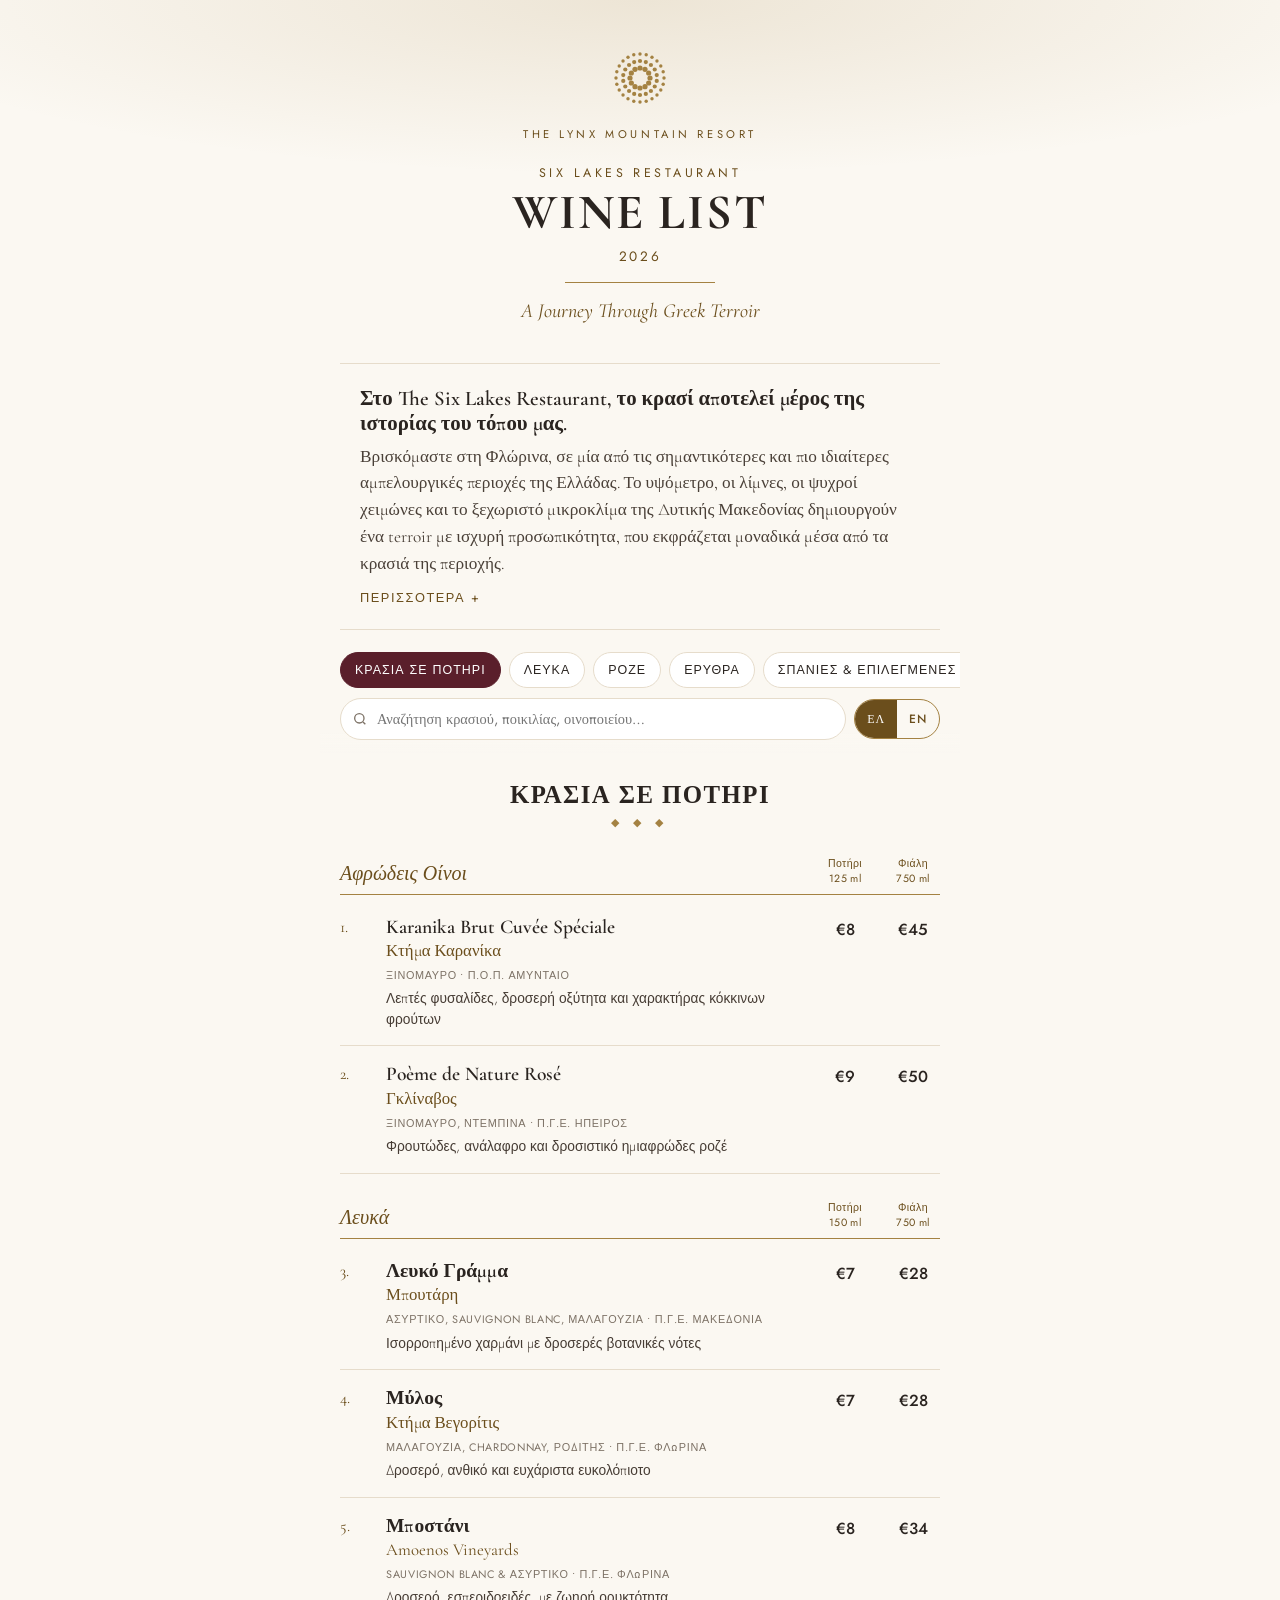
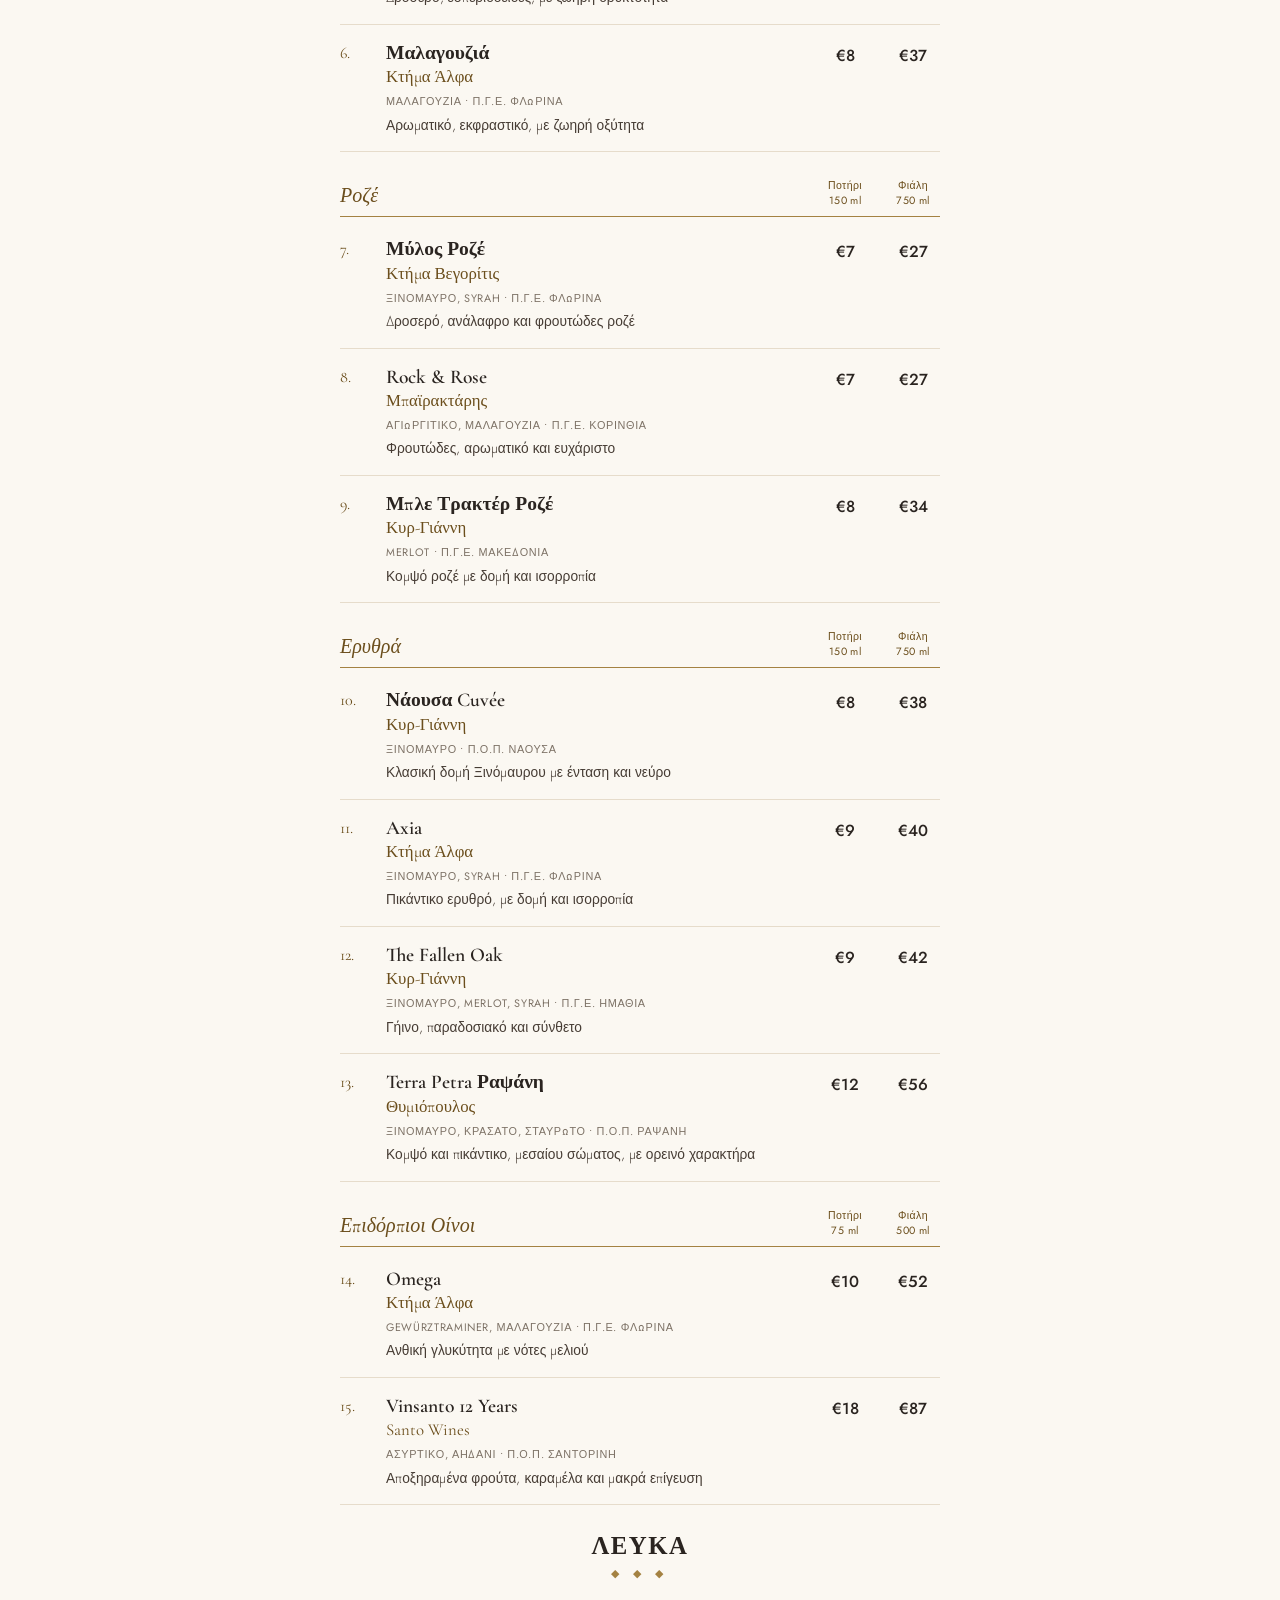
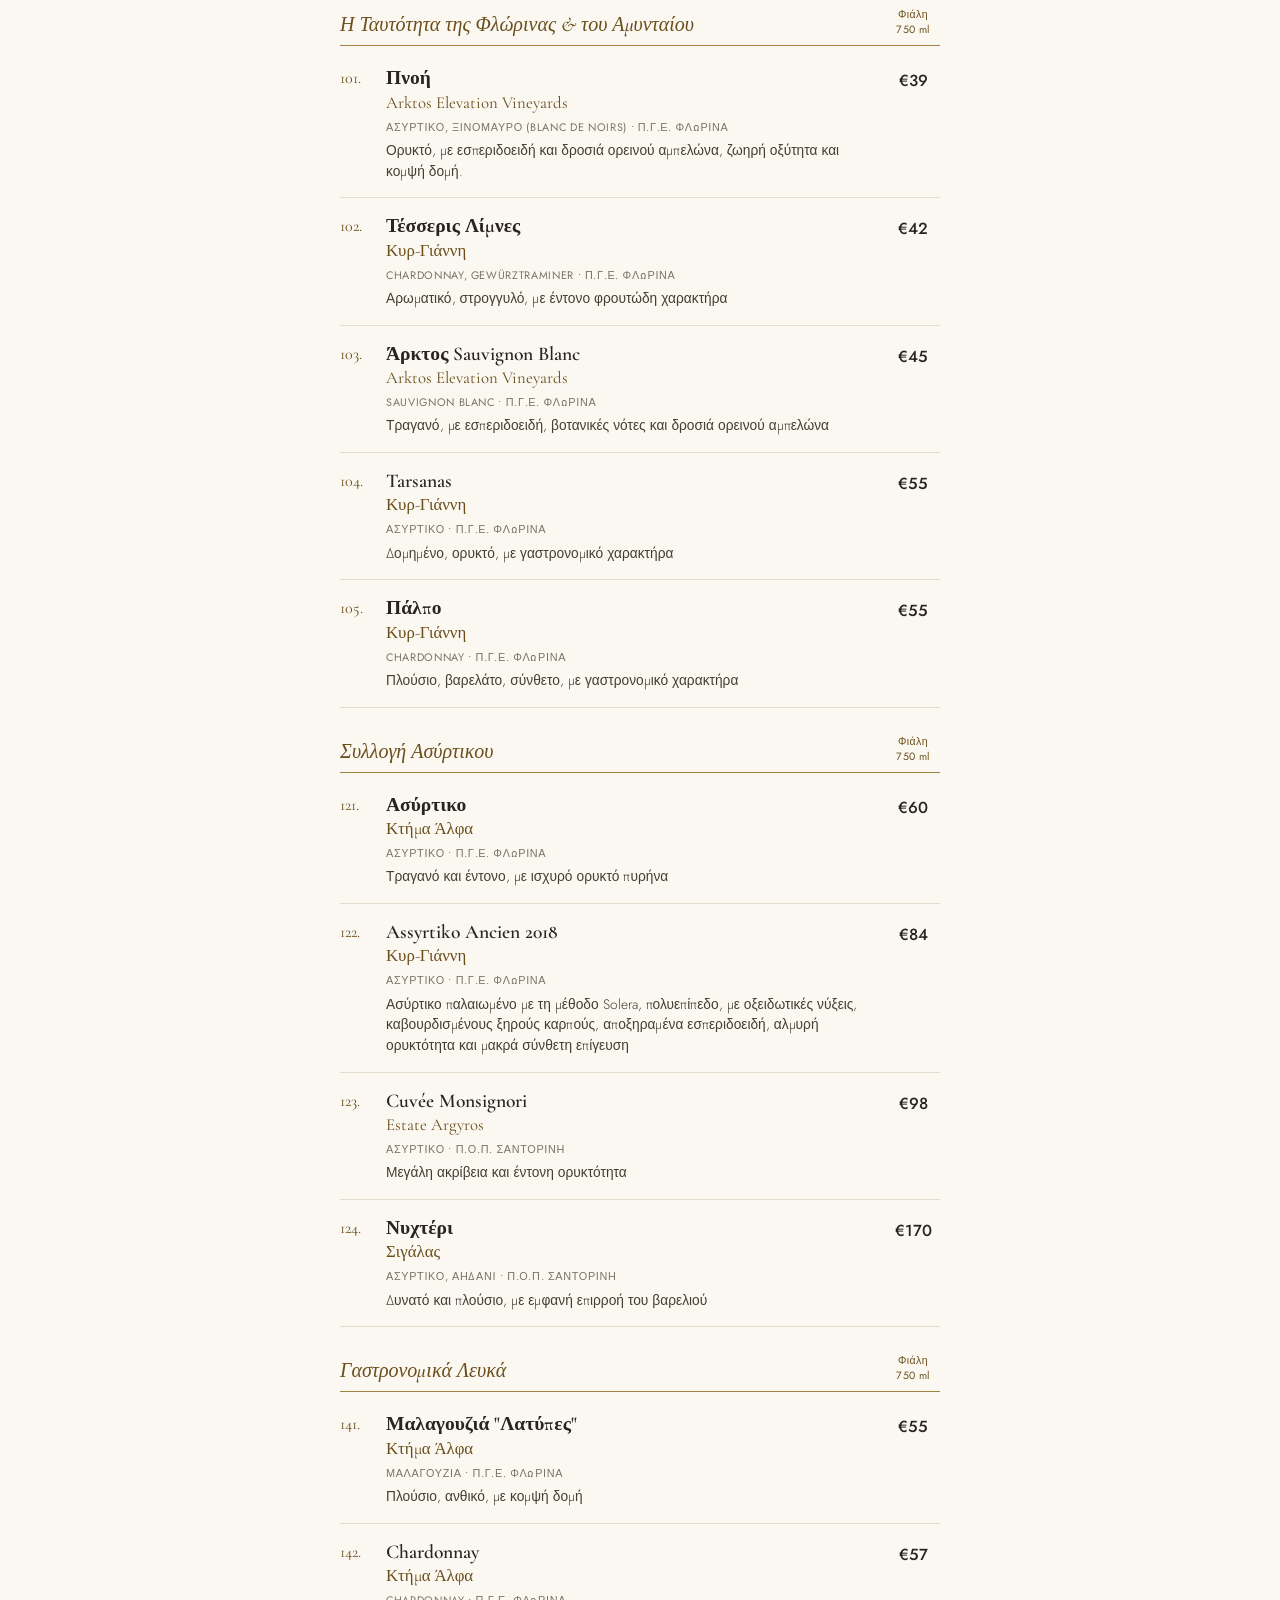
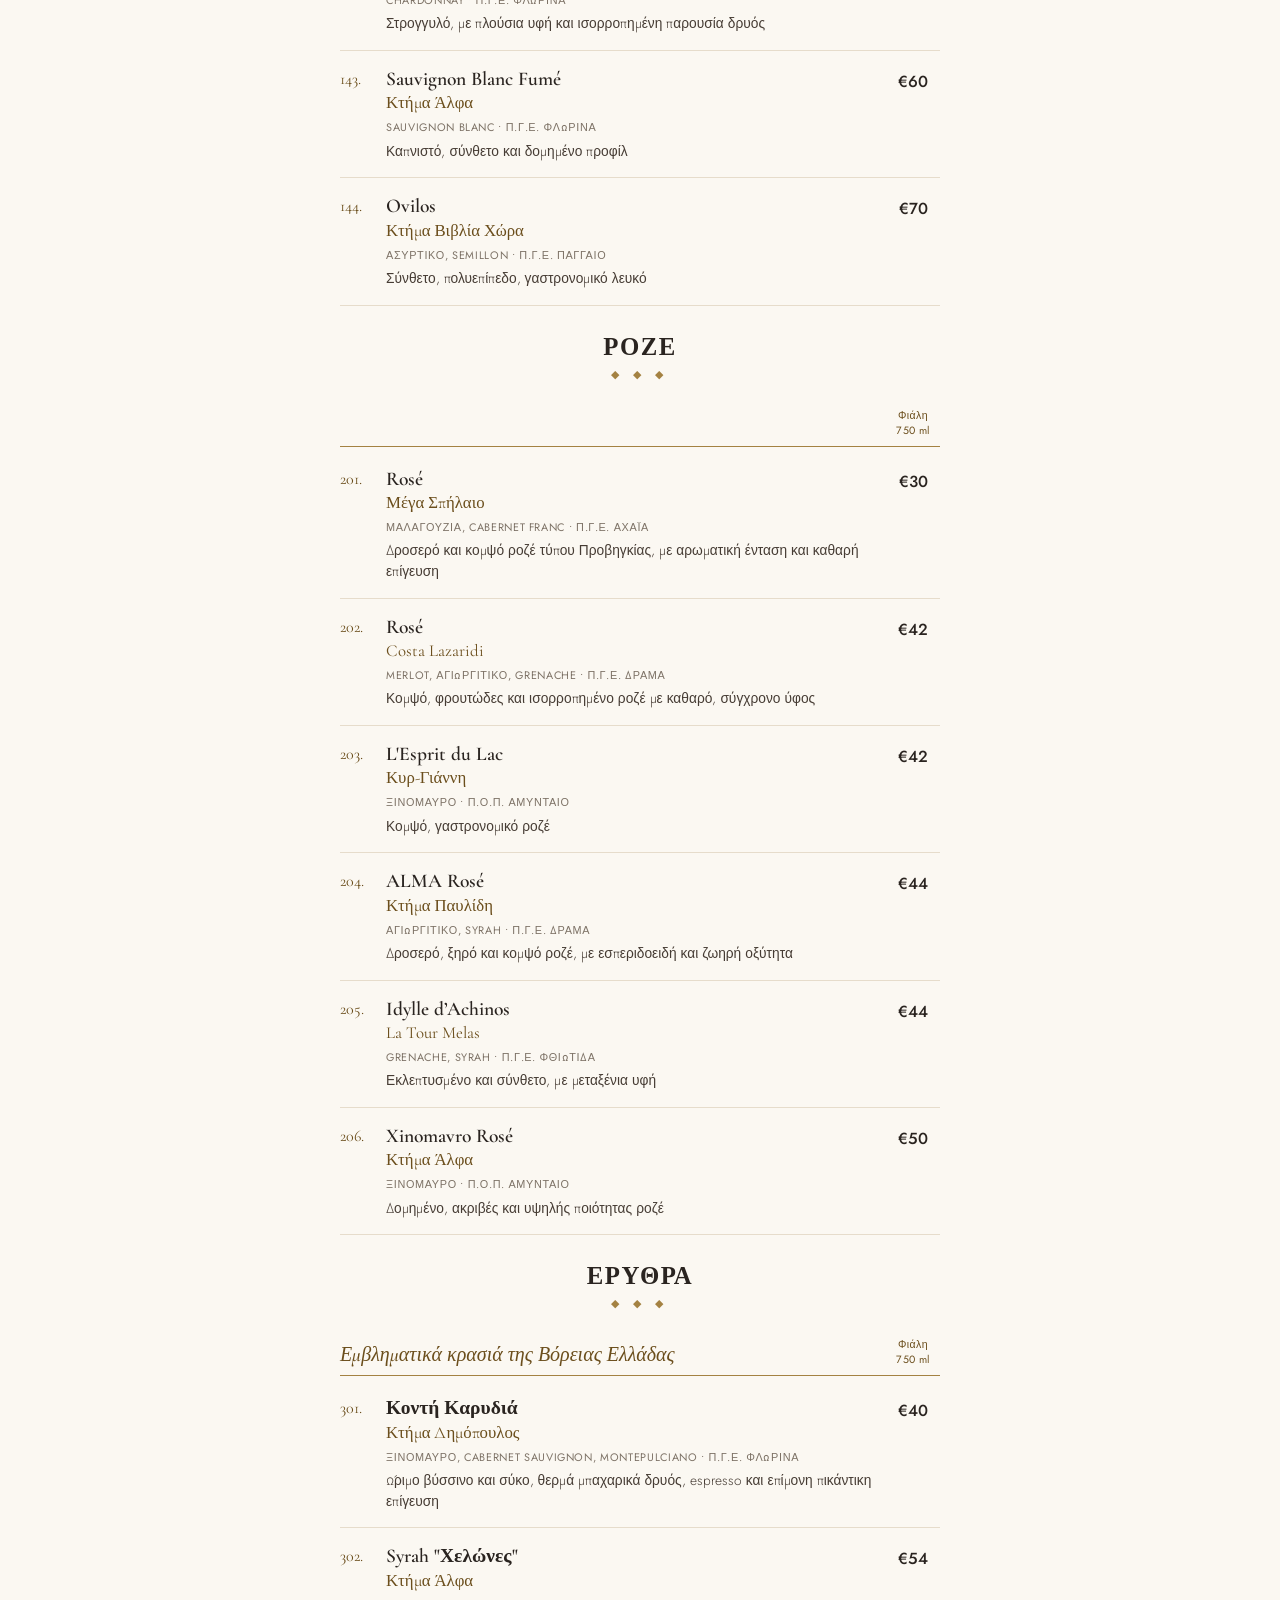
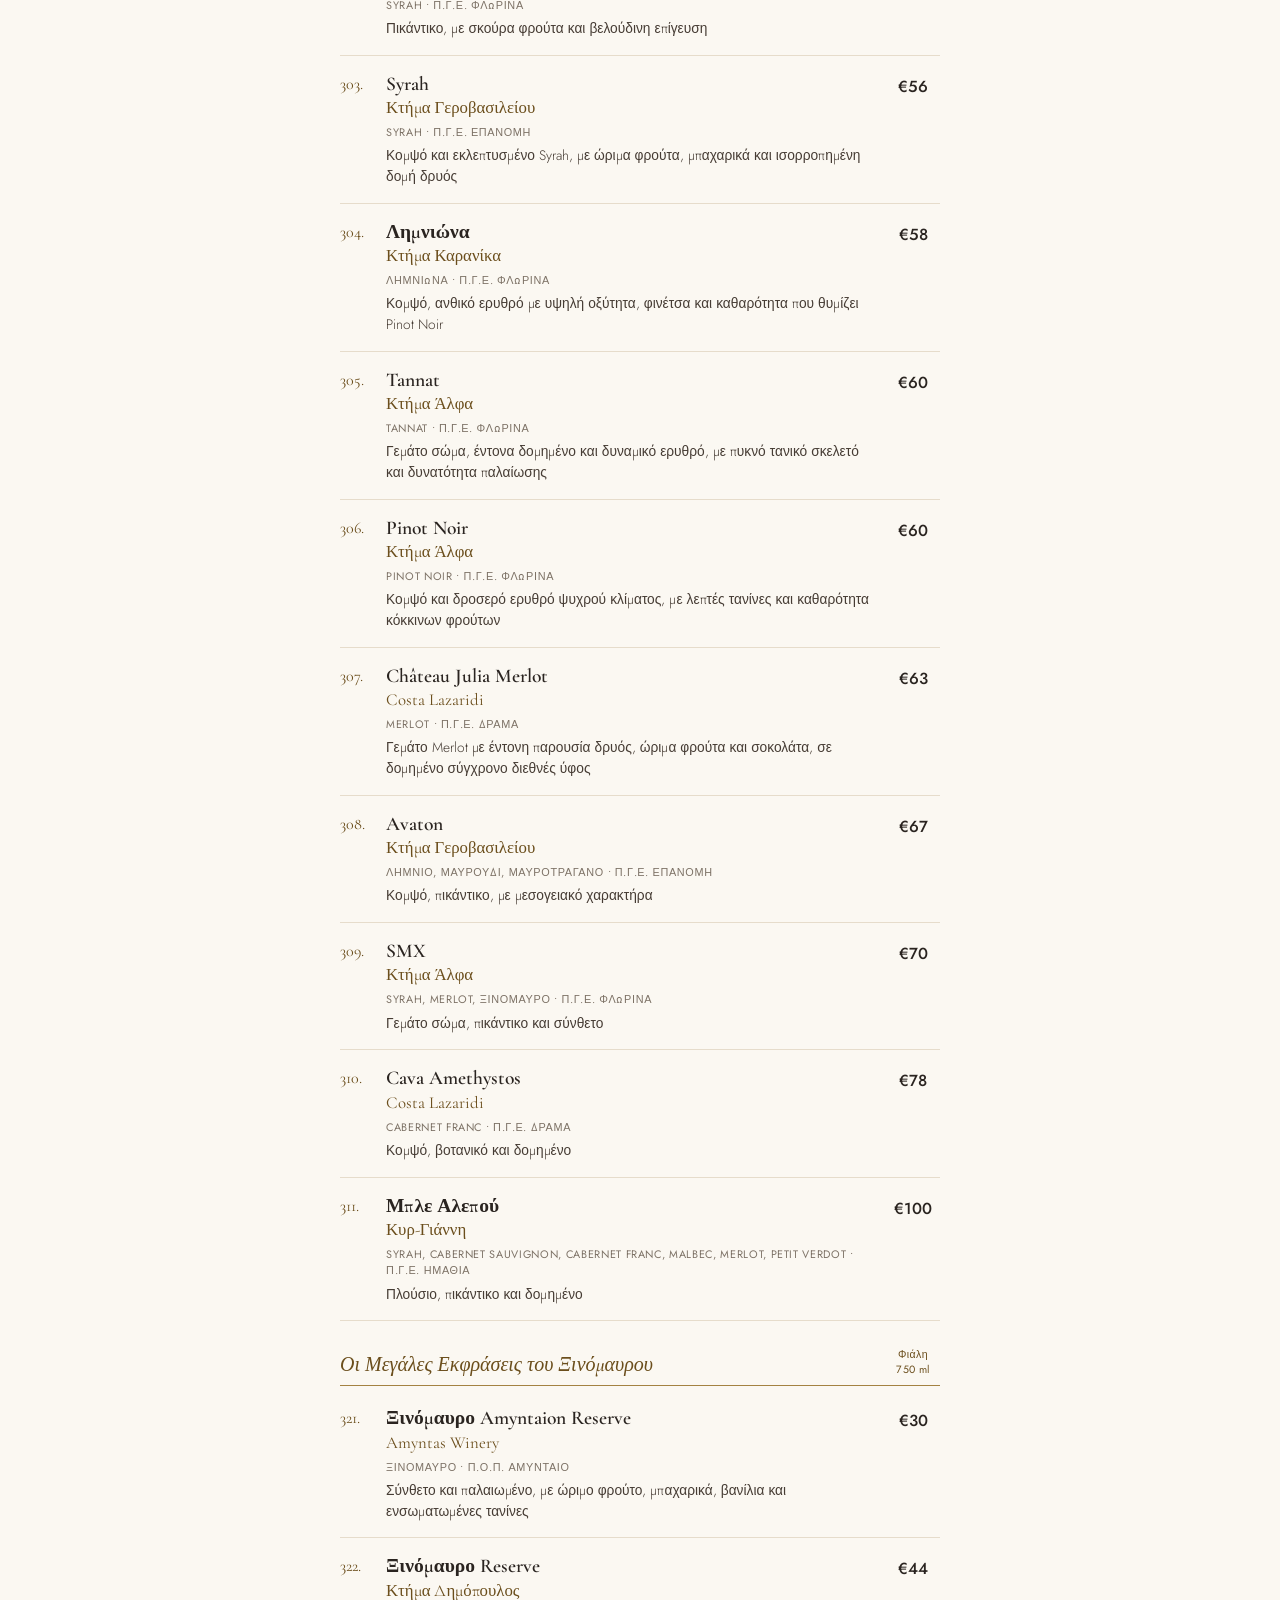
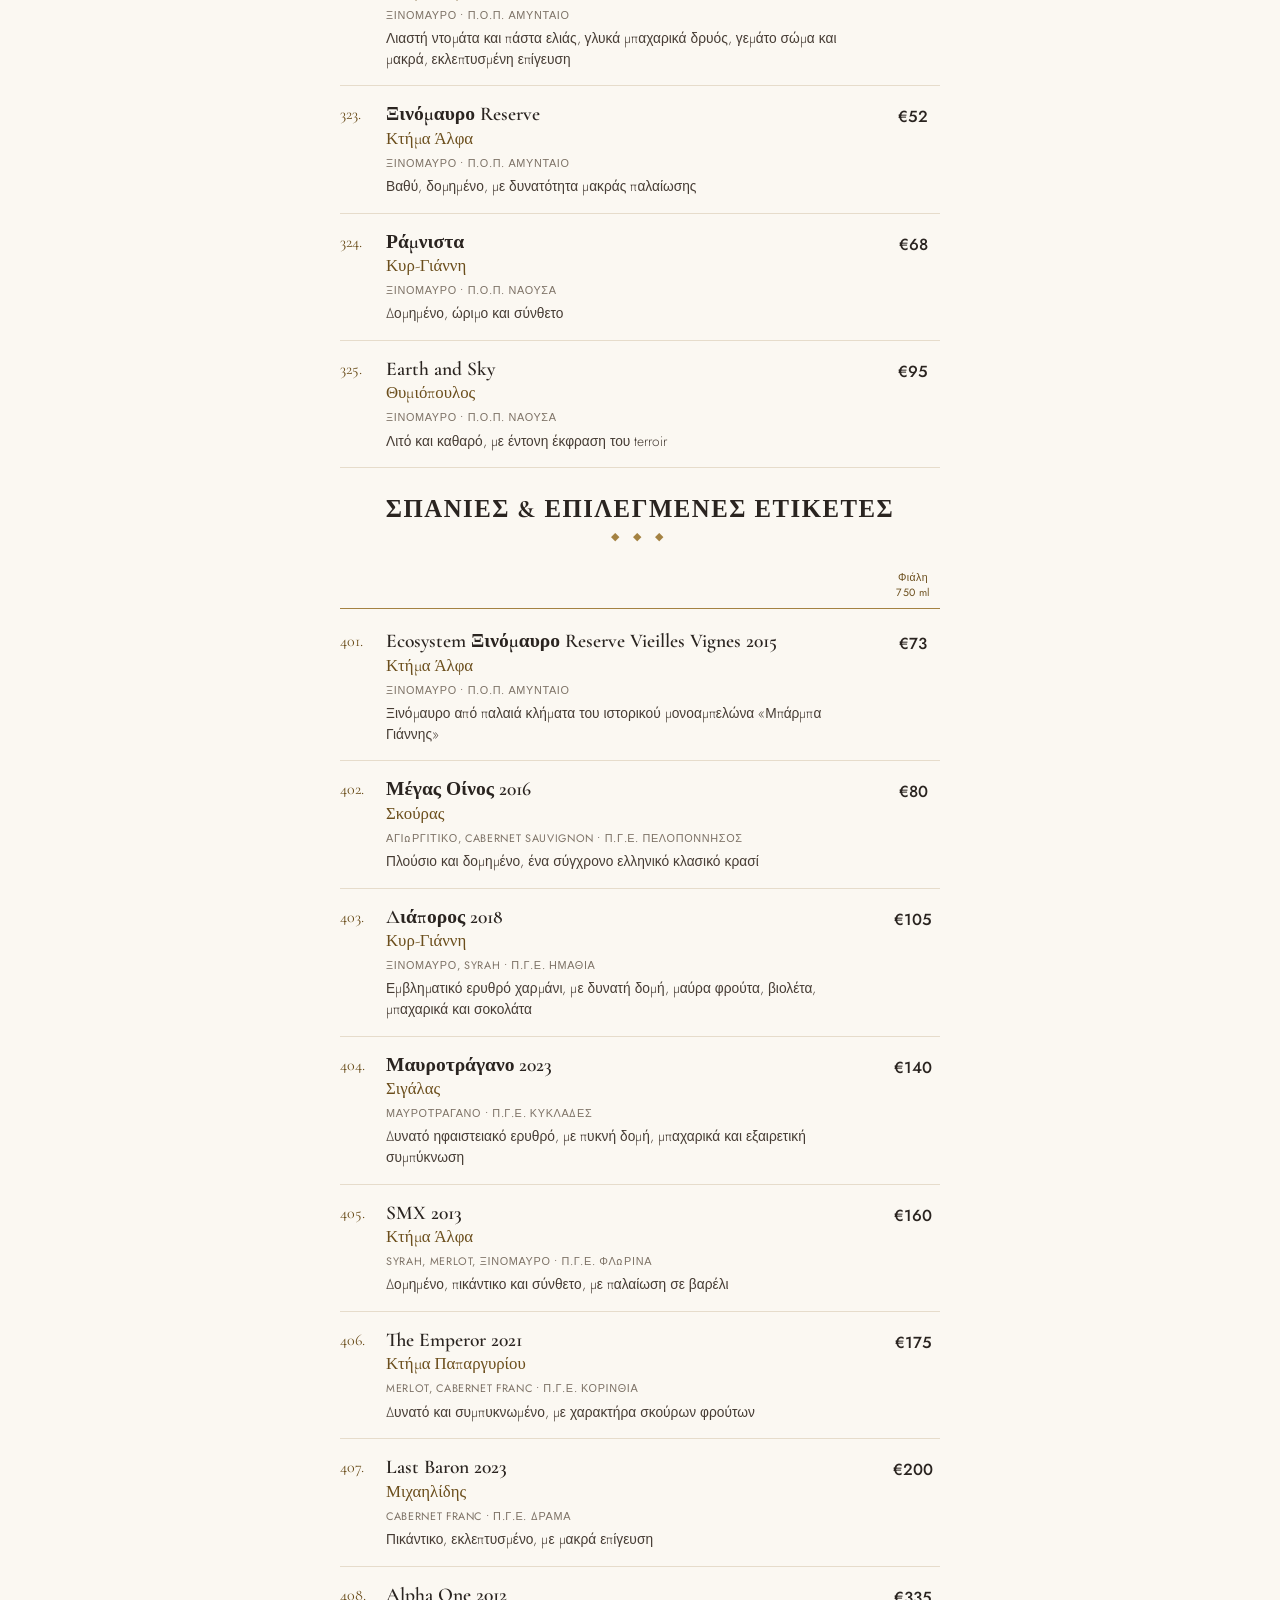
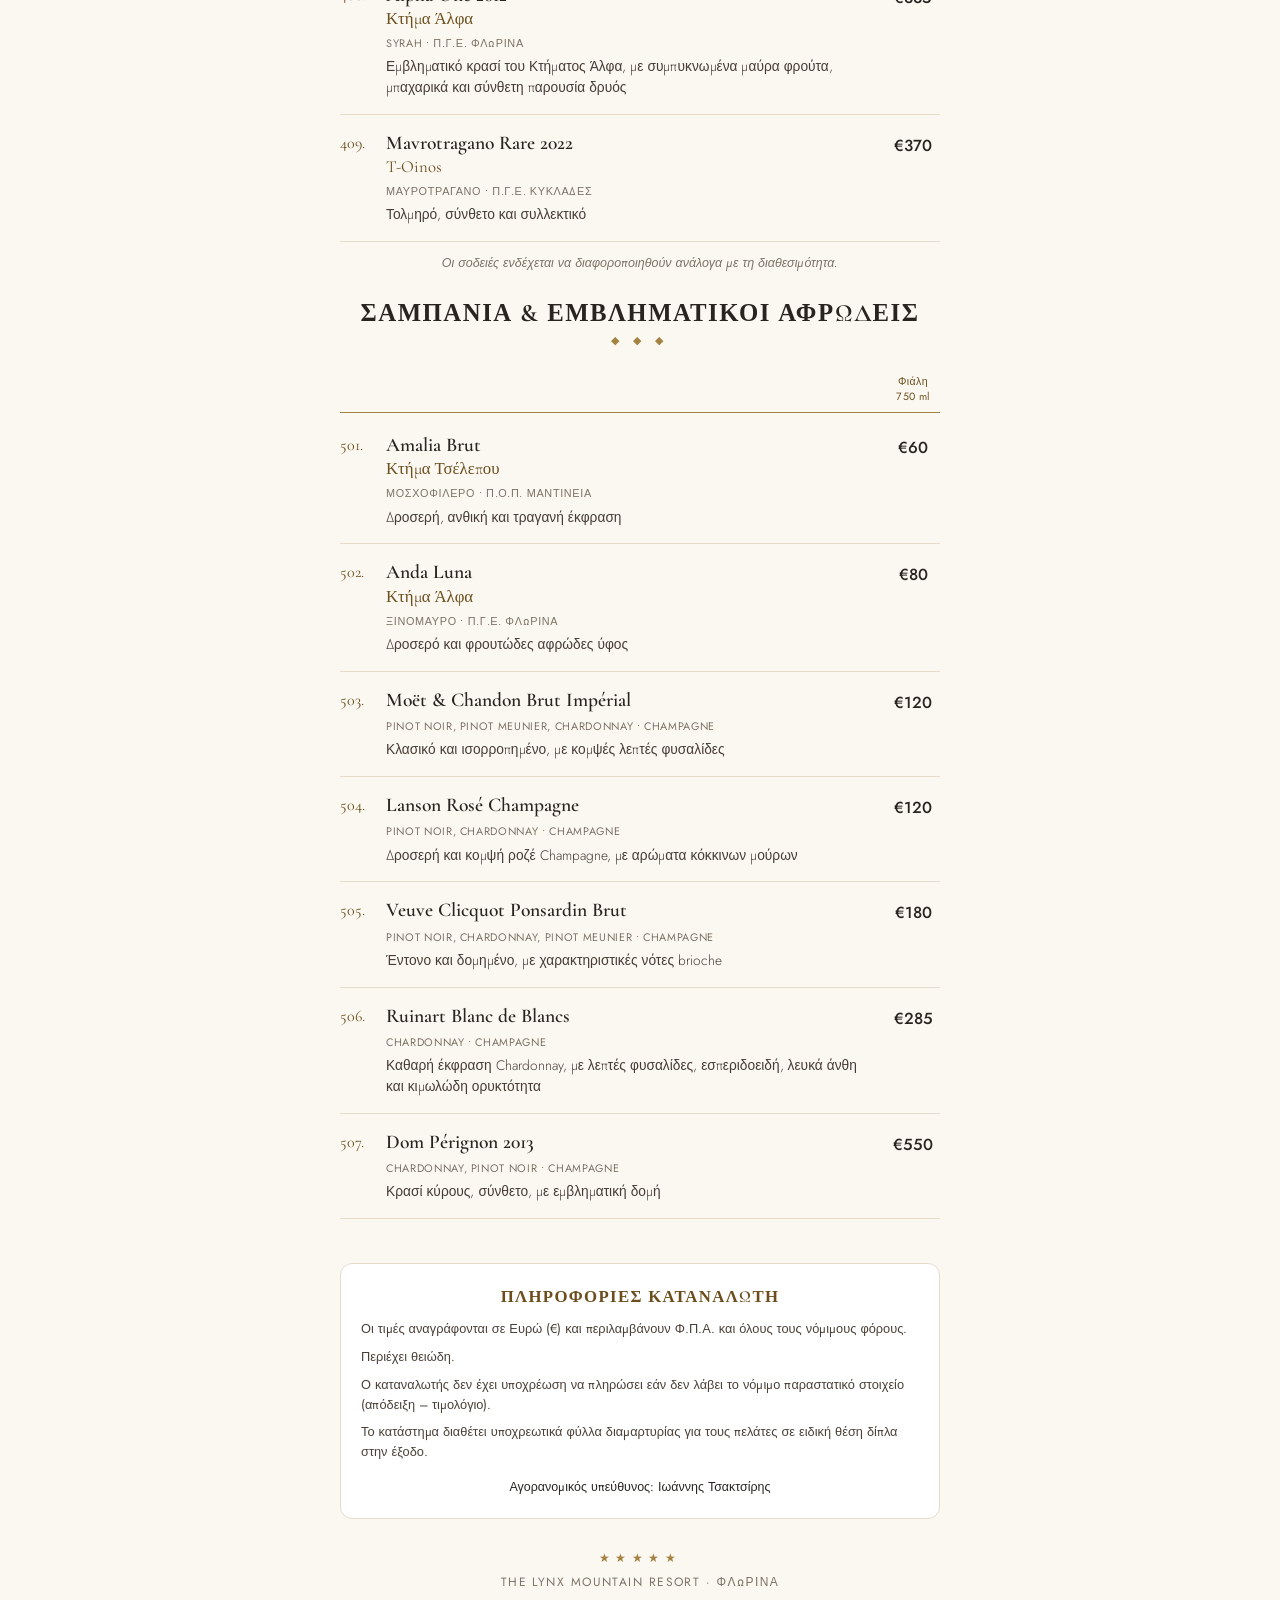
==== commit 87bffb8d: "Διόρθωση ποικιλιών: Νο 1 Karanika Brut (Ξινόμαυρο, ΠΟΠ Αμύνταιο) και Νο 2 Poème de Nature Rosé (Ξινό" ====
--- a/wine/index.html
+++ b/wine/index.html
@@ -163,7 +163,7 @@
 </div>
 
 <script>
-const WINES = [{"code": 1, "section": "glass", "sub": ["Αφρώδεις Οίνοι", "Sparkling"], "name_gr": "Karanika Brut Cuvée Spéciale", "prod_gr": "Κτήμα Καρανίκα", "name_en": "Karanika Brut Cuvée Spéciale", "prod_en": "Domaine Karanika", "glass": 8, "bottle": 45, "grapes_gr": "ΞΙΝΟΜΑΥΡΟ, ΝΤΕΜΠΙΝΑ • Π.Γ.Ε. ΗΠΕΙΡΟΣ", "grapes_en": "XINOMAVRO, DEBINA • PGI EPIRUS", "desc_gr": "Λεπτές φυσαλίδες, δροσερή οξύτητα και χαρακτήρας κόκκινων φρούτων", "desc_en": "Fine mousse, fresh acidity, red fruit character", "sizes": ["125 ml", "750 ml"]}, {"code": 2, "section": "glass", "sub": ["Αφρώδεις Οίνοι", "Sparkling"], "name_gr": "Poème de Nature Rosé", "prod_gr": "Γκλίναβος", "name_en": "Poème de Nature Rosé", "prod_en": "Glinavos Estate", "glass": 9, "bottle": 50, "grapes_gr": "ΕΡΥΘΡΕΣ ΠΟΙΚΙΛΙΕΣ • Π.Γ.Ε. ΗΠΕΙΡΟΣ", "grapes_en": "RED VARIETIES • PGI EPIRUS", "desc_gr": "Φρουτώδες, ανάλαφρο και δροσιστικό ημιαφρώδες ροζέ", "desc_en": "Fruity, light, refreshing semi-sparkling rosé", "sizes": ["125 ml", "750 ml"]}, {"code": 3, "section": "glass", "sub": ["Λευκά", "White"], "name_gr": "Λευκό Γράμμα", "prod_gr": "Μπουτάρη", "name_en": "Lefko Gramma", "prod_en": "Boutari", "glass": 7, "bottle": 28, "grapes_gr": "ΑΣΥΡΤΙΚΟ, SAUVIGNON BLANC, ΜΑΛΑΓΟΥΖΙΑ • Π.Γ.Ε. ΜΑΚΕΔΟΝΙΑ", "grapes_en": "ASSYRTIKO, SAUVIGNON BLANC, MALAGOUZIA • PGI MACEDONIA", "desc_gr": "Ισορροπημένο χαρμάνι με δροσερές βοτανικές νότες", "desc_en": "Balanced blend with herbal freshness", "sizes": ["150 ml", "750 ml"]}, {"code": 4, "section": "glass", "sub": ["Λευκά", "White"], "name_gr": "Μύλος", "prod_gr": "Κτήμα Βεγορίτις", "name_en": "Mylos", "prod_en": "Vegoritis Winery", "glass": 7, "bottle": 28, "grapes_gr": "ΜΑΛΑΓΟΥΖΙΑ, CHARDONNAY, ΡΟΔΙΤΗΣ • Π.Γ.Ε. ΦΛΩΡΙΝΑ", "grapes_en": "MALAGOUZIA, CHARDONNAY, RODITIS • PGI FLORINA", "desc_gr": "Δροσερό, ανθικό και ευχάριστα ευκολόπιοτο", "desc_en": "Fresh, floral, easy-drinking style", "sizes": ["150 ml", "750 ml"]}, {"code": 5, "section": "glass", "sub": ["Λευκά", "White"], "name_gr": "Μποστάνι", "prod_gr": "Amoenos Vineyards", "name_en": "Bostani", "prod_en": "Amoenos Vineyards", "glass": 8, "bottle": 34, "grapes_gr": "SAUVIGNON BLANC & ΑΣΥΡΤΙΚΟ • Π.Γ.Ε. ΦΛΩΡΙΝΑ", "grapes_en": "SAUVIGNON BLANC & ASSYRTIKO • PGI FLORINA", "desc_gr": "Δροσερό, εσπεριδοειδές, με ζωηρή ορυκτότητα", "desc_en": "Fresh, citrusy, vibrant minerality", "sizes": ["150 ml", "750 ml"]}, {"code": 6, "section": "glass", "sub": ["Λευκά", "White"], "name_gr": "Μαλαγουζιά", "prod_gr": "Κτήμα Άλφα", "name_en": "Malagouzia", "prod_en": "Alpha Estate", "glass": 8, "bottle": 37, "grapes_gr": "ΜΑΛΑΓΟΥΖΙΑ • Π.Γ.Ε. ΦΛΩΡΙΝΑ", "grapes_en": "MALAGOUZIA • PGI FLORINA", "desc_gr": "Αρωματικό, εκφραστικό, με ζωηρή οξύτητα", "desc_en": "Aromatic, expressive, crisp acidity", "sizes": ["150 ml", "750 ml"]}, {"code": 7, "section": "glass", "sub": ["Ροζέ", "Rosé"], "name_gr": "Μύλος Ροζέ", "prod_gr": "Κτήμα Βεγορίτις", "name_en": "Mylos Rosé", "prod_en": "Vegoritis Winery", "glass": 7, "bottle": 27, "grapes_gr": "ΞΙΝΟΜΑΥΡΟ, SYRAH • Π.Γ.Ε. ΦΛΩΡΙΝΑ", "grapes_en": "XINOMAVRO, SYRAH • PGI FLORINA", "desc_gr": "Δροσερό, ανάλαφρο και φρουτώδες ροζέ", "desc_en": "Fresh, light, fruity rosé", "sizes": ["150 ml", "750 ml"]}, {"code": 8, "section": "glass", "sub": ["Ροζέ", "Rosé"], "name_gr": "Rock & Rose", "prod_gr": "Μπαϊρακτάρης", "name_en": "Rock & Rose", "prod_en": "Ktima Bairaktaris", "glass": 7, "bottle": 27, "grapes_gr": "ΑΓΙΩΡΓΙΤΙΚΟ, ΜΑΛΑΓΟΥΖΙΑ • Π.Γ.Ε. ΚΟΡΙΝΘΙΑ", "grapes_en": "AGIORGITIKO, MALAGOUZIA • PGI CORINTHIA", "desc_gr": "Φρουτώδες, αρωματικό και ευχάριστο", "desc_en": "Fruity, aromatic, easy style", "sizes": ["150 ml", "750 ml"]}, {"code": 9, "section": "glass", "sub": ["Ροζέ", "Rosé"], "name_gr": "Μπλε Τρακτέρ Ροζέ", "prod_gr": "Κυρ-Γιάννη", "name_en": "Ble Tracter Rosé", "prod_en": "Kir-Yianni", "glass": 8, "bottle": 34, "grapes_gr": "MERLOT • Π.Γ.Ε. ΜΑΚΕΔΟΝΙΑ", "grapes_en": "MERLOT • PGI MACEDONIA", "desc_gr": "Κομψό ροζέ με δομή και ισορροπία", "desc_en": "Elegant, structured rosé style", "sizes": ["150 ml", "750 ml"]}, {"code": 10, "section": "glass", "sub": ["Ερυθρά", "Red"], "name_gr": "Νάουσα Cuvée", "prod_gr": "Κυρ-Γιάννη", "name_en": "Naoussa Cuvée", "prod_en": "Kir-Yianni", "glass": 8, "bottle": 38, "grapes_gr": "ΞΙΝΟΜΑΥΡΟ • Π.Ο.Π. ΝΑΟΥΣΑ", "grapes_en": "XINOMAVRO • PDO NAOUSSA", "desc_gr": "Κλασική δομή Ξινόμαυρου με ένταση και νεύρο", "desc_en": "Classic Xinomavro structure and tension", "sizes": ["150 ml", "750 ml"]}, {"code": 11, "section": "glass", "sub": ["Ερυθρά", "Red"], "name_gr": "Axia", "prod_gr": "Κτήμα Άλφα", "name_en": "Axia", "prod_en": "Alpha Estate", "glass": 9, "bottle": 40, "grapes_gr": "ΞΙΝΟΜΑΥΡΟ, SYRAH • Π.Γ.Ε. ΦΛΩΡΙΝΑ", "grapes_en": "XINOMAVRO, SYRAH • PGI FLORINA", "desc_gr": "Πικάντικο ερυθρό, με δομή και ισορροπία", "desc_en": "Spicy, structured, balanced red", "sizes": ["150 ml", "750 ml"]}, {"code": 12, "section": "glass", "sub": ["Ερυθρά", "Red"], "name_gr": "The Fallen Oak", "prod_gr": "Κυρ-Γιάννη", "name_en": "The Fallen Oak", "prod_en": "Kir-Yianni", "glass": 9, "bottle": 42, "grapes_gr": "ΞΙΝΟΜΑΥΡΟ, MERLOT, SYRAH • Π.Γ.Ε. ΗΜΑΘΙΑ", "grapes_en": "XINOMAVRO, MERLOT, SYRAH • PGI IMATHIA", "desc_gr": "Γήινο, παραδοσιακό και σύνθετο", "desc_en": "Earthy, traditional, complex", "sizes": ["150 ml", "750 ml"]}, {"code": 13, "section": "glass", "sub": ["Ερυθρά", "Red"], "name_gr": "Terra Petra Ραψάνη", "prod_gr": "Θυμιόπουλος", "name_en": "Terra Petra Rapsani", "prod_en": "Thymiopoulos Vineyards", "glass": 12, "bottle": 56, "grapes_gr": "ΞΙΝΟΜΑΥΡΟ, ΚΡΑΣΑΤΟ, ΣΤΑΥΡΩΤΟ • Π.Ο.Π. ΡΑΨΑΝΗ", "grapes_en": "XINOMAVRO, KRASATO, STAVROTO • PDO RAPSANI", "desc_gr": "Κομψό και πικάντικο, μεσαίου σώματος, με ορεινό χαρακτήρα", "desc_en": "Elegant, spicy, medium-bodied, mountain character", "sizes": ["150 ml", "750 ml"]}, {"code": 14, "section": "glass", "sub": ["Επιδόρπιοι Οίνοι", "Dessert Wines"], "name_gr": "Omega", "prod_gr": "Κτήμα Άλφα", "name_en": "Omega", "prod_en": "Alpha Estate", "glass": 10, "bottle": 52, "grapes_gr": "GEWÜRZTRAMINER, ΜΑΛΑΓΟΥΖΙΑ • Π.Γ.Ε. ΦΛΩΡΙΝΑ", "grapes_en": "GEWÜRZTRAMINER, MALAGOUZIA • PGI FLORINA", "desc_gr": "Ανθική γλυκύτητα με νότες μελιού", "desc_en": "Floral sweetness with honeyed notes", "sizes": ["75 ml", "500 ml"]}, {"code": 15, "section": "glass", "sub": ["Επιδόρπιοι Οίνοι", "Dessert Wines"], "name_gr": "Vinsanto 12 Years", "prod_gr": "Santo Wines", "name_en": "Vinsanto 12 Years", "prod_en": "Santo Wines", "glass": 18, "bottle": 87, "grapes_gr": "ΑΣΥΡΤΙΚΟ, ΑΗΔΑΝΙ • Π.Ο.Π. ΣΑΝΤΟΡΙΝΗ", "grapes_en": "ASSYRTIKO, AIDANI • PDO SANTORINI", "desc_gr": "Αποξηραμένα φρούτα, καραμέλα και μακρά επίγευση", "desc_en": "Dried fruit, caramel, long finish", "sizes": ["75 ml", "500 ml"]}, {"code": 101, "section": "white", "sub": ["Η Ταυτότητα της Φλώρινας & του Αμυνταίου", "The Terroir of Florina & Amyndeon"], "name_gr": "Πνοή", "prod_gr": "Arktos Elevation Vineyards", "name_en": "Pnoi", "prod_en": "Arktos Elevation Vineyards", "glass": null, "bottle": 39, "grapes_gr": "ΑΣΥΡΤΙΚΟ, ΞΙΝΟΜΑΥΡΟ (BLANC DE NOIRS) • Π.Γ.Ε. ΦΛΩΡΙΝΑ", "grapes_en": "ASSYRTIKO, XINOMAVRO (BLANC DE NOIRS) • PGI FLORINA", "desc_gr": "Ορυκτό, με εσπεριδοειδή και δροσιά ορεινού αμπελώνα, ζωηρή οξύτητα και κομψή δομή.", "desc_en": "Mineral, citrus-driven, high-altitude freshness with vibrant acidity and elegant structure."}, {"code": 102, "section": "white", "sub": ["Η Ταυτότητα της Φλώρινας & του Αμυνταίου", "The Terroir of Florina & Amyndeon"], "name_gr": "Τέσσερις Λίμνες", "prod_gr": "Κυρ-Γιάννη", "name_en": "Tesseris Limnes", "prod_en": "Kir-Yianni", "glass": null, "bottle": 42, "grapes_gr": "CHARDONNAY, GEWÜRZTRAMINER • Π.Γ.Ε. ΦΛΩΡΙΝΑ", "grapes_en": "CHARDONNAY, GEWÜRZTRAMINER • PGI FLORINA", "desc_gr": "Αρωματικό, στρογγυλό, με έντονο φρουτώδη χαρακτήρα", "desc_en": "Aromatic, rounded, fruit-driven style"}, {"code": 103, "section": "white", "sub": ["Η Ταυτότητα της Φλώρινας & του Αμυνταίου", "The Terroir of Florina & Amyndeon"], "name_gr": "Άρκτος Sauvignon Blanc", "prod_gr": "Arktos Elevation Vineyards", "name_en": "Arktos Sauvignon Blanc", "prod_en": "Arktos Elevation Vineyards", "glass": null, "bottle": 45, "grapes_gr": "SAUVIGNON BLANC • Π.Γ.Ε. ΦΛΩΡΙΝΑ", "grapes_en": "SAUVIGNON BLANC • PGI FLORINA", "desc_gr": "Τραγανό, με εσπεριδοειδή, βοτανικές νότες και δροσιά ορεινού αμπελώνα", "desc_en": "Crisp, citrus-driven, herbal, high-altitude freshness"}, {"code": 104, "section": "white", "sub": ["Η Ταυτότητα της Φλώρινας & του Αμυνταίου", "The Terroir of Florina & Amyndeon"], "name_gr": "Tarsanas", "prod_gr": "Κυρ-Γιάννη", "name_en": "Tarsanas", "prod_en": "Kir-Yianni", "glass": null, "bottle": 55, "grapes_gr": "ΑΣΥΡΤΙΚΟ • Π.Γ.Ε. ΦΛΩΡΙΝΑ", "grapes_en": "ASSYRTIKO • PGI FLORINA", "desc_gr": "Δομημένο, ορυκτό, με γαστρονομικό χαρακτήρα", "desc_en": "Structured, mineral, gastronomic style"}, {"code": 105, "section": "white", "sub": ["Η Ταυτότητα της Φλώρινας & του Αμυνταίου", "The Terroir of Florina & Amyndeon"], "name_gr": "Πάλπο", "prod_gr": "Κυρ-Γιάννη", "name_en": "Palpo", "prod_en": "Kir-Yianni", "glass": null, "bottle": 55, "grapes_gr": "CHARDONNAY • Π.Γ.Ε. ΦΛΩΡΙΝΑ", "grapes_en": "CHARDONNAY • PGI FLORINA", "desc_gr": "Πλούσιο, βαρελάτο, σύνθετο, με γαστρονομικό χαρακτήρα", "desc_en": "Rich, barrel-aged, complex, gastronomic style"}, {"code": 121, "section": "white", "sub": ["Συλλογή Ασύρτικου", "Assyrtiko Collection"], "name_gr": "Ασύρτικο", "prod_gr": "Κτήμα Άλφα", "name_en": "Assyrtiko", "prod_en": "Alpha Estate", "glass": null, "bottle": 60, "grapes_gr": "ΑΣΥΡΤΙΚΟ • Π.Γ.Ε. ΦΛΩΡΙΝΑ", "grapes_en": "ASSYRTIKO • PGI FLORINA", "desc_gr": "Τραγανό και έντονο, με ισχυρό ορυκτό πυρήνα", "desc_en": "Crisp, intense, mineral core"}, {"code": 122, "section": "white", "sub": ["Συλλογή Ασύρτικου", "Assyrtiko Collection"], "name_gr": "Assyrtiko Ancien 2018", "prod_gr": "Κυρ-Γιάννη", "name_en": "Assyrtiko Ancien 2018", "prod_en": "Kir-Yianni", "glass": null, "bottle": 84, "grapes_gr": "ΑΣΥΡΤΙΚΟ • Π.Γ.Ε. ΦΛΩΡΙΝΑ", "grapes_en": "ASSYRTIKO • PGI FLORINA", "desc_gr": "Ασύρτικο παλαιωμένο με τη μέθοδο Solera, πολυεπίπεδο, με οξειδωτικές νύξεις, καβουρδισμένους ξηρούς καρπούς, αποξηραμένα εσπεριδοειδή, αλμυρή ορυκτότητα και μακρά σύνθετη επίγευση", "desc_en": "Solera-aged Assyrtiko, layered, oxidative nuances, toasted nuts, dried citrus, saline minerality, long complex finish"}, {"code": 123, "section": "white", "sub": ["Συλλογή Ασύρτικου", "Assyrtiko Collection"], "name_gr": "Cuvée Monsignori", "prod_gr": "Estate Argyros", "name_en": "Cuvée Monsignori", "prod_en": "Estate Argyros", "glass": null, "bottle": 98, "grapes_gr": "ΑΣΥΡΤΙΚΟ • Π.Ο.Π. ΣΑΝΤΟΡΙΝΗ", "grapes_en": "ASSYRTIKO • PDO SANTORINI", "desc_gr": "Μεγάλη ακρίβεια και έντονη ορυκτότητα", "desc_en": "High precision, mineral intensity"}, {"code": 124, "section": "white", "sub": ["Συλλογή Ασύρτικου", "Assyrtiko Collection"], "name_gr": "Νυχτέρι", "prod_gr": "Σιγάλας", "name_en": "Nykteri", "prod_en": "Domaine Sigalas", "glass": null, "bottle": 170, "grapes_gr": "ΑΣΥΡΤΙΚΟ, ΑΗΔΑΝΙ • Π.Ο.Π. ΣΑΝΤΟΡΙΝΗ", "grapes_en": "ASSYRTIKO, AIDANI • PDO SANTORINI", "desc_gr": "Δυνατό και πλούσιο, με εμφανή επιρροή του βαρελιού", "desc_en": "Powerful, rich, barrel-influenced style"}, {"code": 141, "section": "white", "sub": ["Γαστρονομικά Λευκά", "Gastronomic Whites"], "name_gr": "Μαλαγουζιά \"Λατύπες\"", "prod_gr": "Κτήμα Άλφα", "name_en": "Malagouzia \"Latipes\"", "prod_en": "Alpha Estate", "glass": null, "bottle": 55, "grapes_gr": "ΜΑΛΑΓΟΥΖΙΑ • Π.Γ.Ε. ΦΛΩΡΙΝΑ", "grapes_en": "MALAGOUZIA • PGI FLORINA", "desc_gr": "Πλούσιο, ανθικό, με κομψή δομή", "desc_en": "Rich, floral, elegant structure"}, {"code": 142, "section": "white", "sub": ["Γαστρονομικά Λευκά", "Gastronomic Whites"], "name_gr": "Chardonnay", "prod_gr": "Κτήμα Άλφα", "name_en": "Chardonnay", "prod_en": "Alpha Estate", "glass": null, "bottle": 57, "grapes_gr": "CHARDONNAY • Π.Γ.Ε. ΦΛΩΡΙΝΑ", "grapes_en": "CHARDONNAY • PGI FLORINA", "desc_gr": "Στρογγυλό, με πλούσια υφή και ισορροπημένη παρουσία δρυός", "desc_en": "Round, textured, balanced oak style"}, {"code": 143, "section": "white", "sub": ["Γαστρονομικά Λευκά", "Gastronomic Whites"], "name_gr": "Sauvignon Blanc Fumé", "prod_gr": "Κτήμα Άλφα", "name_en": "Sauvignon Blanc Fumé", "prod_en": "Alpha Estate", "glass": null, "bottle": 60, "grapes_gr": "SAUVIGNON BLANC • Π.Γ.Ε. ΦΛΩΡΙΝΑ", "grapes_en": "SAUVIGNON BLANC • PGI FLORINA", "desc_gr": "Καπνιστό, σύνθετο και δομημένο προφίλ", "desc_en": "Smoky, complex, structured profile"}, {"code": 144, "section": "white", "sub": ["Γαστρονομικά Λευκά", "Gastronomic Whites"], "name_gr": "Ovilos", "prod_gr": "Κτήμα Βιβλία Χώρα", "name_en": "Ovilos", "prod_en": "Ktima Biblia Chora", "glass": null, "bottle": 70, "grapes_gr": "ΑΣΥΡΤΙΚΟ, SEMILLON • Π.Γ.Ε. ΠΑΓΓΑΙΟ", "grapes_en": "ASSYRTIKO, SEMILLON • PGI PANGAION", "desc_gr": "Σύνθετο, πολυεπίπεδο, γαστρονομικό λευκό", "desc_en": "Complex, layered, gastronomic white"}, {"code": 201, "section": "rose", "sub": null, "name_gr": "Rosé", "prod_gr": "Μέγα Σπήλαιο", "name_en": "Rosé", "prod_en": "Mega Spilaio", "glass": null, "bottle": 30, "grapes_gr": "ΜΑΛΑΓΟΥΖΙΑ, CABERNET FRANC • Π.Γ.Ε. ΑΧΑΪΑ", "grapes_en": "MALAGOUZIA, CABERNET FRANC • PGI ACHAEA", "desc_gr": "Δροσερό και κομψό ροζέ τύπου Προβηγκίας, με αρωματική ένταση και καθαρή επίγευση", "desc_en": "Fresh, elegant, Provence-style rosé with aromatic lift and clean finish"}, {"code": 202, "section": "rose", "sub": null, "name_gr": "Rosé", "prod_gr": "Costa Lazaridi", "name_en": "Rosé", "prod_en": "Costa Lazaridi", "glass": null, "bottle": 42, "grapes_gr": "MERLOT, ΑΓΙΩΡΓΙΤΙΚΟ, GRENACHE • Π.Γ.Ε. ΔΡΑΜΑ", "grapes_en": "MERLOT, AGIORGITIKO, GRENACHE • PGI DRAMA", "desc_gr": "Κομψό, φρουτώδες και ισορροπημένο ροζέ με καθαρό, σύγχρονο ύφος", "desc_en": "Elegant, fruity, balanced rosé with clean modern style"}, {"code": 203, "section": "rose", "sub": null, "name_gr": "L'Esprit du Lac", "prod_gr": "Κυρ-Γιάννη", "name_en": "L'Esprit du Lac", "prod_en": "Kir-Yianni", "glass": null, "bottle": 42, "grapes_gr": "ΞΙΝΟΜΑΥΡΟ • Π.Ο.Π. ΑΜΥΝΤΑΙΟ", "grapes_en": "XINOMAVRO • PDO AMYNDEON", "desc_gr": "Κομψό, γαστρονομικό ροζέ", "desc_en": "Elegant, gastronomic rosé"}, {"code": 204, "section": "rose", "sub": null, "name_gr": "ALMA Rosé", "prod_gr": "Κτήμα Παυλίδη", "name_en": "ALMA Rosé", "prod_en": "Pavlidis Estate", "glass": null, "bottle": 44, "grapes_gr": "ΑΓΙΩΡΓΙΤΙΚΟ, SYRAH • Π.Γ.Ε. ΔΡΑΜΑ", "grapes_en": "AGIORGITIKO, SYRAH • PGI DRAMA", "desc_gr": "Δροσερό, ξηρό και κομψό ροζέ, με εσπεριδοειδή και ζωηρή οξύτητα", "desc_en": "Fresh, citrus-driven, elegant dry rosé with lively acidity"}, {"code": 205, "section": "rose", "sub": null, "name_gr": "Idylle d’Achinos", "prod_gr": "La Tour Melas", "name_en": "Idylle d’Achinos", "prod_en": "La Tour Melas", "glass": null, "bottle": 44, "grapes_gr": "GRENACHE, SYRAH • Π.Γ.Ε. ΦΘΙΩΤΙΔΑ", "grapes_en": "GRENACHE, SYRAH • PGI PHTHIOTIS", "desc_gr": "Εκλεπτυσμένο και σύνθετο, με μεταξένια υφή", "desc_en": "Refined, complex, silky texture"}, {"code": 206, "section": "rose", "sub": null, "name_gr": "Xinomavro Rosé", "prod_gr": "Κτήμα Άλφα", "name_en": "Xinomavro Rosé", "prod_en": "Alpha Estate", "glass": null, "bottle": 50, "grapes_gr": "ΞΙΝΟΜΑΥΡΟ • Π.Ο.Π. ΑΜΥΝΤΑΙΟ", "grapes_en": "XINOMAVRO • PDO AMYNDEON", "desc_gr": "Δομημένο, ακριβές και υψηλής ποιότητας ροζέ", "desc_en": "Structured, precise, premium rosé"}, {"code": 301, "section": "red", "sub": ["Εμβληματικά κρασιά της Βόρειας Ελλάδας", "Northern Greece Icons"], "name_gr": "Κοντή Καρυδιά", "prod_gr": "Κτήμα Δημόπουλος", "name_en": "Konti Karydia", "prod_en": "Dimopoulos Estate", "glass": null, "bottle": 40, "grapes_gr": "ΞΙΝΟΜΑΥΡΟ, CABERNET SAUVIGNON, MONTEPULCIANO • Π.Γ.Ε. ΦΛΩΡΙΝΑ", "grapes_en": "XINOMAVRO, CABERNET SAUVIGNON, MONTEPULCIANO • PGI FLORINA", "desc_gr": "Ώριμο βύσσινο και σύκο, θερμά μπαχαρικά δρυός, espresso και επίμονη πικάντικη επίγευση", "desc_en": "Ripe sour cherry & fig, warm oak spices, espresso, persistent spicy finish"}, {"code": 302, "section": "red", "sub": ["Εμβληματικά κρασιά της Βόρειας Ελλάδας", "Northern Greece Icons"], "name_gr": "Syrah \"Χελώνες\"", "prod_gr": "Κτήμα Άλφα", "name_en": "Syrah \"Chelones\"", "prod_en": "Alpha Estate", "glass": null, "bottle": 54, "grapes_gr": "SYRAH • Π.Γ.Ε. ΦΛΩΡΙΝΑ", "grapes_en": "SYRAH • PGI FLORINA", "desc_gr": "Πικάντικο, με σκούρα φρούτα και βελούδινη επίγευση", "desc_en": "Spicy, dark fruit, velvety finish"}, {"code": 303, "section": "red", "sub": ["Εμβληματικά κρασιά της Βόρειας Ελλάδας", "Northern Greece Icons"], "name_gr": "Syrah", "prod_gr": "Κτήμα Γεροβασιλείου", "name_en": "Syrah", "prod_en": "Ktima Gerovassiliou", "glass": null, "bottle": 56, "grapes_gr": "SYRAH • Π.Γ.Ε. ΕΠΑΝΟΜΗ", "grapes_en": "SYRAH • PGI EPANOMI", "desc_gr": "Κομψό και εκλεπτυσμένο Syrah, με ώριμα φρούτα, μπαχαρικά και ισορροπημένη δομή δρυός", "desc_en": "Elegant, polished Syrah with ripe fruit, spice and balanced oak structure"}, {"code": 304, "section": "red", "sub": ["Εμβληματικά κρασιά της Βόρειας Ελλάδας", "Northern Greece Icons"], "name_gr": "Λημνιώνα", "prod_gr": "Κτήμα Καρανίκα", "name_en": "Limniona", "prod_en": "Domaine Karanika", "glass": null, "bottle": 58, "grapes_gr": "ΛΗΜΝΙΩΝΑ • Π.Γ.Ε. ΦΛΩΡΙΝΑ", "grapes_en": "LIMNIONA • PGI FLORINA", "desc_gr": "Κομψό, ανθικό ερυθρό με υψηλή οξύτητα, φινέτσα και καθαρότητα που θυμίζει Pinot Noir", "desc_en": "Elegant, high-acid, floral red with Pinot-like finesse and purity"}, {"code": 305, "section": "red", "sub": ["Εμβληματικά κρασιά της Βόρειας Ελλάδας", "Northern Greece Icons"], "name_gr": "Tannat", "prod_gr": "Κτήμα Άλφα", "name_en": "Tannat", "prod_en": "Alpha Estate", "glass": null, "bottle": 60, "grapes_gr": "TANNAT • Π.Γ.Ε. ΦΛΩΡΙΝΑ", "grapes_en": "TANNAT • PGI FLORINA", "desc_gr": "Γεμάτο σώμα, έντονα δομημένο και δυναμικό ερυθρό, με πυκνό τανικό σκελετό και δυνατότητα παλαίωσης", "desc_en": "Full-bodied, highly structured, age-worthy power red with dense tannic backbone"}, {"code": 306, "section": "red", "sub": ["Εμβληματικά κρασιά της Βόρειας Ελλάδας", "Northern Greece Icons"], "name_gr": "Pinot Noir", "prod_gr": "Κτήμα Άλφα", "name_en": "Pinot Noir", "prod_en": "Alpha Estate", "glass": null, "bottle": 60, "grapes_gr": "PINOT NOIR • Π.Γ.Ε. ΦΛΩΡΙΝΑ", "grapes_en": "PINOT NOIR • PGI FLORINA", "desc_gr": "Κομψό και δροσερό ερυθρό ψυχρού κλίματος, με λεπτές τανίνες και καθαρότητα κόκκινων φρούτων", "desc_en": "Elegant, fresh, cool-climate red with fine tannins and red fruit purity"}, {"code": 307, "section": "red", "sub": ["Εμβληματικά κρασιά της Βόρειας Ελλάδας", "Northern Greece Icons"], "name_gr": "Château Julia Merlot", "prod_gr": "Costa Lazaridi", "name_en": "Château Julia Merlot", "prod_en": "Costa Lazaridi", "glass": null, "bottle": 63, "grapes_gr": "MERLOT • Π.Γ.Ε. ΔΡΑΜΑ", "grapes_en": "MERLOT • PGI DRAMA", "desc_gr": "Γεμάτο Merlot με έντονη παρουσία δρυός, ώριμα φρούτα και σοκολάτα, σε δομημένο σύγχρονο διεθνές ύφος", "desc_en": "Full-bodied, oak-driven Merlot with ripe fruit, chocolate and structured, modern international style"}, {"code": 308, "section": "red", "sub": ["Εμβληματικά κρασιά της Βόρειας Ελλάδας", "Northern Greece Icons"], "name_gr": "Avaton", "prod_gr": "Κτήμα Γεροβασιλείου", "name_en": "Avaton", "prod_en": "Ktima Gerovassiliou", "glass": null, "bottle": 67, "grapes_gr": "ΛΗΜΝΙΟ, ΜΑΥΡΟΥΔΙ, ΜΑΥΡΟΤΡΑΓΑΝΟ • Π.Γ.Ε. ΕΠΑΝΟΜΗ", "grapes_en": "LIMNIO, MAVROUDI, MAVROTRAGANO • PGI EPANOMI", "desc_gr": "Κομψό, πικάντικο, με μεσογειακό χαρακτήρα", "desc_en": "Elegant, spicy, Mediterranean"}, {"code": 309, "section": "red", "sub": ["Εμβληματικά κρασιά της Βόρειας Ελλάδας", "Northern Greece Icons"], "name_gr": "SMX", "prod_gr": "Κτήμα Άλφα", "name_en": "SMX", "prod_en": "Alpha Estate", "glass": null, "bottle": 70, "grapes_gr": "SYRAH, MERLOT, ΞΙΝΟΜΑΥΡΟ • Π.Γ.Ε. ΦΛΩΡΙΝΑ", "grapes_en": "SYRAH, MERLOT, XINOMAVRO • PGI FLORINA", "desc_gr": "Γεμάτο σώμα, πικάντικο και σύνθετο", "desc_en": "Full-bodied, spicy, complex"}, {"code": 310, "section": "red", "sub": ["Εμβληματικά κρασιά της Βόρειας Ελλάδας", "Northern Greece Icons"], "name_gr": "Cava Amethystos", "prod_gr": "Costa Lazaridi", "name_en": "Cava Amethystos", "prod_en": "Costa Lazaridi", "glass": null, "bottle": 78, "grapes_gr": "CABERNET FRANC • Π.Γ.Ε. ΔΡΑΜΑ", "grapes_en": "CABERNET FRANC • PGI DRAMA", "desc_gr": "Κομψό, βοτανικό και δομημένο", "desc_en": "Elegant, herbal, structured"}, {"code": 311, "section": "red", "sub": ["Εμβληματικά κρασιά της Βόρειας Ελλάδας", "Northern Greece Icons"], "name_gr": "Μπλε Αλεπού", "prod_gr": "Κυρ-Γιάννη", "name_en": "Ble Alepou", "prod_en": "Kir-Yianni", "glass": null, "bottle": 100, "grapes_gr": "SYRAH, CABERNET SAUVIGNON, CABERNET FRANC, MALBEC, MERLOT, PETIT VERDOT • Π.Γ.Ε. ΗΜΑΘΙΑ", "grapes_en": "SYRAH, CABERNET SAUVIGNON, CABERNET FRANC, MALBEC, MERLOT, PETIT VERDOT • PGI IMATHIA", "desc_gr": "Πλούσιο, πικάντικο και δομημένο", "desc_en": "Rich, spicy, structured"}, {"code": 321, "section": "red", "sub": ["Οι Μεγάλες Εκφράσεις του Ξινόμαυρου", "Xinomavro Masters"], "name_gr": "Ξινόμαυρο Amyntaion Reserve", "prod_gr": "Amyntas Winery", "name_en": "Xinomavro Amyntaion Reserve", "prod_en": "Amyntas Winery", "glass": null, "bottle": 30, "grapes_gr": "ΞΙΝΟΜΑΥΡΟ • Π.Ο.Π. ΑΜΥΝΤΑΙΟ", "grapes_en": "XINOMAVRO • PDO AMYNDEON", "desc_gr": "Σύνθετο και παλαιωμένο, με ώριμο φρούτο, μπαχαρικά, βανίλια και ενσωματωμένες τανίνες", "desc_en": "Complex and aged, with ripe fruit, spice, vanilla and well-integrated tannins"}, {"code": 322, "section": "red", "sub": ["Οι Μεγάλες Εκφράσεις του Ξινόμαυρου", "Xinomavro Masters"], "name_gr": "Ξινόμαυρο Reserve", "prod_gr": "Κτήμα Δημόπουλος", "name_en": "Xinomavro Reserve", "prod_en": "Dimopoulos Estate", "glass": null, "bottle": 44, "grapes_gr": "ΞΙΝΟΜΑΥΡΟ • Π.Ο.Π. ΑΜΥΝΤΑΙΟ", "grapes_en": "XINOMAVRO • PDO AMYNDEON", "desc_gr": "Λιαστή ντομάτα και πάστα ελιάς, γλυκά μπαχαρικά δρυός, γεμάτο σώμα και μακρά, εκλεπτυσμένη επίγευση", "desc_en": "Sun-dried tomato & olive tapenade, sweet oak spices, full-bodied, long refined finish"}, {"code": 323, "section": "red", "sub": ["Οι Μεγάλες Εκφράσεις του Ξινόμαυρου", "Xinomavro Masters"], "name_gr": "Ξινόμαυρο Reserve", "prod_gr": "Κτήμα Άλφα", "name_en": "Xinomavro Reserve", "prod_en": "Alpha Estate", "glass": null, "bottle": 52, "grapes_gr": "ΞΙΝΟΜΑΥΡΟ • Π.Ο.Π. ΑΜΥΝΤΑΙΟ", "grapes_en": "XINOMAVRO • PDO AMYNDEON", "desc_gr": "Βαθύ, δομημένο, με δυνατότητα μακράς παλαίωσης", "desc_en": "Deep, structured, age-worthy"}, {"code": 324, "section": "red", "sub": ["Οι Μεγάλες Εκφράσεις του Ξινόμαυρου", "Xinomavro Masters"], "name_gr": "Ράμνιστα", "prod_gr": "Κυρ-Γιάννη", "name_en": "Ramnista", "prod_en": "Kir-Yianni", "glass": null, "bottle": 68, "grapes_gr": "ΞΙΝΟΜΑΥΡΟ • Π.Ο.Π. ΝΑΟΥΣΑ", "grapes_en": "XINOMAVRO • PDO NAOUSSA", "desc_gr": "Δομημένο, ώριμο και σύνθετο", "desc_en": "Structured, aged, complex"}, {"code": 325, "section": "red", "sub": ["Οι Μεγάλες Εκφράσεις του Ξινόμαυρου", "Xinomavro Masters"], "name_gr": "Earth and Sky", "prod_gr": "Θυμιόπουλος", "name_en": "Earth and Sky", "prod_en": "Thymiopoulos Vineyards", "glass": null, "bottle": 95, "grapes_gr": "ΞΙΝΟΜΑΥΡΟ • Π.Ο.Π. ΝΑΟΥΣΑ", "grapes_en": "XINOMAVRO • PDO NAOUSSA", "desc_gr": "Λιτό και καθαρό, με έντονη έκφραση του terroir", "desc_en": "Minimal, pure, terroir-driven"}, {"code": 401, "section": "prestige", "sub": null, "name_gr": "Ecosystem Ξινόμαυρο Reserve Vieilles Vignes 2015", "prod_gr": "Κτήμα Άλφα", "name_en": "Ecosystem Xinomavro Reserve Vieilles Vignes 2015", "prod_en": "Alpha Estate", "glass": null, "bottle": 73, "grapes_gr": "ΞΙΝΟΜΑΥΡΟ • Π.Ο.Π. ΑΜΥΝΤΑΙΟ", "grapes_en": "XINOMAVRO • PDO AMYNDEON", "desc_gr": "Ξινόμαυρο από παλαιά κλήματα του ιστορικού μονοαμπελώνα «Μπάρμπα Γιάννης»", "desc_en": "Old-vine Xinomavro from the historic single vineyard \"Barba Yannis\""}, {"code": 402, "section": "prestige", "sub": null, "name_gr": "Μέγας Οίνος 2016", "prod_gr": "Σκούρας", "name_en": "Megas Oenos 2016", "prod_en": "Domaine Skouras", "glass": null, "bottle": 80, "grapes_gr": "ΑΓΙΩΡΓΙΤΙΚΟ, CABERNET SAUVIGNON • Π.Γ.Ε. ΠΕΛΟΠΟΝΝΗΣΟΣ", "grapes_en": "AGIORGITIKO, CABERNET SAUVIGNON • PGI PELOPONNESE", "desc_gr": "Πλούσιο και δομημένο, ένα σύγχρονο ελληνικό κλασικό κρασί", "desc_en": "Rich, structured, modern Greek classic"}, {"code": 403, "section": "prestige", "sub": null, "name_gr": "Διάπορος 2018", "prod_gr": "Κυρ-Γιάννη", "name_en": "Diaporos 2018", "prod_en": "Kir-Yianni", "glass": null, "bottle": 105, "grapes_gr": "ΞΙΝΟΜΑΥΡΟ, SYRAH • Π.Γ.Ε. ΗΜΑΘΙΑ", "grapes_en": "XINOMAVRO, SYRAH • PGI IMATHIA", "desc_gr": "Εμβληματικό ερυθρό χαρμάνι, με δυνατή δομή, μαύρα φρούτα, βιολέτα, μπαχαρικά και σοκολάτα", "desc_en": "Flagship red blend, powerful structure, black fruit, violet, spice, chocolate"}, {"code": 404, "section": "prestige", "sub": null, "name_gr": "Μαυροτράγανο 2023", "prod_gr": "Σιγάλας", "name_en": "Mavrotragano 2023", "prod_en": "Domaine Sigalas", "glass": null, "bottle": 140, "grapes_gr": "ΜΑΥΡΟΤΡΑΓΑΝΟ • Π.Γ.Ε. ΚΥΚΛΑΔΕΣ", "grapes_en": "MAVROTRAGANO • PGI CYCLADES", "desc_gr": "Δυνατό ηφαιστειακό ερυθρό, με πυκνή δομή, μπαχαρικά και εξαιρετική συμπύκνωση", "desc_en": "Powerful volcanic red with dense structure, spice, and extreme concentration"}, {"code": 405, "section": "prestige", "sub": null, "name_gr": "SMX 2013", "prod_gr": "Κτήμα Άλφα", "name_en": "SMX 2013", "prod_en": "Alpha Estate", "glass": null, "bottle": 160, "grapes_gr": "SYRAH, MERLOT, ΞΙΝΟΜΑΥΡΟ • Π.Γ.Ε. ΦΛΩΡΙΝΑ", "grapes_en": "SYRAH, MERLOT, XINOMAVRO • PGI FLORINA", "desc_gr": "Δομημένο, πικάντικο και σύνθετο, με παλαίωση σε βαρέλι", "desc_en": "Structured, spicy, complex, barrel-aged"}, {"code": 406, "section": "prestige", "sub": null, "name_gr": "The Emperor 2021", "prod_gr": "Κτήμα Παπαργυρίου", "name_en": "The Emperor 2021", "prod_en": "Papargyriou Estate", "glass": null, "bottle": 175, "grapes_gr": "MERLOT, CABERNET FRANC • Π.Γ.Ε. ΚΟΡΙΝΘΙΑ", "grapes_en": "MERLOT, CABERNET FRANC • PGI CORINTHIA", "desc_gr": "Δυνατό και συμπυκνωμένο, με χαρακτήρα σκούρων φρούτων", "desc_en": "Powerful, concentrated, dark-fruited"}, {"code": 407, "section": "prestige", "sub": null, "name_gr": "Last Baron 2023", "prod_gr": "Μιχαηλίδης", "name_en": "Last Baron 2023", "prod_en": "Ktima Michailidis", "glass": null, "bottle": 200, "grapes_gr": "CABERNET FRANC • Π.Γ.Ε. ΔΡΑΜΑ", "grapes_en": "CABERNET FRANC • PGI DRAMA", "desc_gr": "Πικάντικο, εκλεπτυσμένο, με μακρά επίγευση", "desc_en": "Spicy, refined, long finish"}, {"code": 408, "section": "prestige", "sub": null, "name_gr": "Alpha One 2012", "prod_gr": "Κτήμα Άλφα", "name_en": "Alpha One 2012", "prod_en": "Alpha Estate", "glass": null, "bottle": 335, "grapes_gr": "SYRAH • Π.Γ.Ε. ΦΛΩΡΙΝΑ", "grapes_en": "SYRAH • PGI FLORINA", "desc_gr": "Εμβληματικό κρασί του Κτήματος Άλφα, με συμπυκνωμένα μαύρα φρούτα, μπαχαρικά και σύνθετη παρουσία δρυός", "desc_en": "Flagship wine of Alpha Estate, concentrated black fruit, spice, oak complexity"}, {"code": 409, "section": "prestige", "sub": null, "name_gr": "Mavrotragano Rare 2022", "prod_gr": "T-Oinos", "name_en": "Mavrotragano Rare 2022", "prod_en": "T-Oinos", "glass": null, "bottle": 370, "grapes_gr": "ΜΑΥΡΟΤΡΑΓΑΝΟ • Π.Γ.Ε. ΚΥΚΛΑΔΕΣ", "grapes_en": "MAVROTRAGANO • PGI CYCLADES", "desc_gr": "Τολμηρό, σύνθετο και συλλεκτικό", "desc_en": "Bold, complex, collectible"}, {"code": 501, "section": "champagne", "sub": null, "name_gr": "Amalia Brut", "prod_gr": "Κτήμα Τσέλεπου", "name_en": "Amalia Brut", "prod_en": "Ktima Tselepos", "glass": null, "bottle": 60, "grapes_gr": "ΜΟΣΧΟΦΙΛΕΡΟ • Π.Ο.Π. ΜΑΝΤΙΝΕΙΑ", "grapes_en": "MOSCHOFILERO • PDO MANTINIA", "desc_gr": "Δροσερή, ανθική και τραγανή έκφραση", "desc_en": "Fresh, floral, crisp expression"}, {"code": 502, "section": "champagne", "sub": null, "name_gr": "Anda Luna", "prod_gr": "Κτήμα Άλφα", "name_en": "Anda Luna", "prod_en": "Alpha Estate", "glass": null, "bottle": 80, "grapes_gr": "ΞΙΝΟΜΑΥΡΟ • Π.Γ.Ε. ΦΛΩΡΙΝΑ", "grapes_en": "XINOMAVRO • PGI FLORINA", "desc_gr": "Δροσερό και φρουτώδες αφρώδες ύφος", "desc_en": "Fresh, fruity sparkling style"}, {"code": 503, "section": "champagne", "sub": null, "name_gr": "Moët & Chandon Brut Impérial", "prod_gr": "", "name_en": "Moët & Chandon Brut Impérial", "prod_en": "", "glass": null, "bottle": 120, "grapes_gr": "PINOT NOIR, PINOT MEUNIER, CHARDONNAY • CHAMPAGNE", "grapes_en": "PINOT NOIR, PINOT MEUNIER, CHARDONNAY • CHAMPAGNE", "desc_gr": "Κλασικό και ισορροπημένο, με κομψές λεπτές φυσαλίδες", "desc_en": "Classic, balanced, elegant mousse"}, {"code": 504, "section": "champagne", "sub": null, "name_gr": "Lanson Rosé Champagne", "prod_gr": "", "name_en": "Lanson Rosé Champagne", "prod_en": "", "glass": null, "bottle": 120, "grapes_gr": "PINOT NOIR, CHARDONNAY • CHAMPAGNE", "grapes_en": "PINOT NOIR, CHARDONNAY • CHAMPAGNE", "desc_gr": "Δροσερή και κομψή ροζέ Champagne, με αρώματα κόκκινων μούρων", "desc_en": "Fresh, elegant rosé Champagne with red berry aromas"}, {"code": 505, "section": "champagne", "sub": null, "name_gr": "Veuve Clicquot Ponsardin Brut", "prod_gr": "", "name_en": "Veuve Clicquot Ponsardin Brut", "prod_en": "", "glass": null, "bottle": 180, "grapes_gr": "PINOT NOIR, CHARDONNAY, PINOT MEUNIER • CHAMPAGNE", "grapes_en": "PINOT NOIR, CHARDONNAY, PINOT MEUNIER • CHAMPAGNE", "desc_gr": "Έντονο και δομημένο, με χαρακτηριστικές νότες brioche", "desc_en": "Bold, structured, brioche-driven style"}, {"code": 506, "section": "champagne", "sub": null, "name_gr": "Ruinart Blanc de Blancs", "prod_gr": "", "name_en": "Ruinart Blanc de Blancs", "prod_en": "", "glass": null, "bottle": 285, "grapes_gr": "CHARDONNAY • CHAMPAGNE", "grapes_en": "CHARDONNAY • CHAMPAGNE", "desc_gr": "Καθαρή έκφραση Chardonnay, με λεπτές φυσαλίδες, εσπεριδοειδή, λευκά άνθη και κιμωλώδη ορυκτότητα", "desc_en": "Pure Chardonnay expression with fine mousse, citrus, white flowers and chalky minerality"}, {"code": 507, "section": "champagne", "sub": null, "name_gr": "Dom Pérignon 2013", "prod_gr": "", "name_en": "Dom Pérignon 2013", "prod_en": "", "glass": null, "bottle": 550, "grapes_gr": "CHARDONNAY, PINOT NOIR • CHAMPAGNE", "grapes_en": "CHARDONNAY, PINOT NOIR • CHAMPAGNE", "desc_gr": "Κρασί κύρους, σύνθετο, με εμβληματική δομή", "desc_en": "Prestige, complex, iconic structure"}];
+const WINES = [{"code": 1, "section": "glass", "sub": ["Αφρώδεις Οίνοι", "Sparkling"], "name_gr": "Karanika Brut Cuvée Spéciale", "prod_gr": "Κτήμα Καρανίκα", "name_en": "Karanika Brut Cuvée Spéciale", "prod_en": "Domaine Karanika", "glass": 8, "bottle": 45, "grapes_gr": "ΞΙΝΟΜΑΥΡΟ • Π.Ο.Π. ΑΜΥΝΤΑΙΟ", "grapes_en": "XINOMAVRO • PDO AMYNDEON", "desc_gr": "Λεπτές φυσαλίδες, δροσερή οξύτητα και χαρακτήρας κόκκινων φρούτων", "desc_en": "Fine mousse, fresh acidity, red fruit character", "sizes": ["125 ml", "750 ml"]}, {"code": 2, "section": "glass", "sub": ["Αφρώδεις Οίνοι", "Sparkling"], "name_gr": "Poème de Nature Rosé", "prod_gr": "Γκλίναβος", "name_en": "Poème de Nature Rosé", "prod_en": "Glinavos Estate", "glass": 9, "bottle": 50, "grapes_gr": "ΞΙΝΟΜΑΥΡΟ, ΝΤΕΜΠΙΝΑ • Π.Γ.Ε. ΗΠΕΙΡΟΣ", "grapes_en": "XINOMAVRO, DEBINA • PGI EPIRUS", "desc_gr": "Φρουτώδες, ανάλαφρο και δροσιστικό ημιαφρώδες ροζέ", "desc_en": "Fruity, light, refreshing semi-sparkling rosé", "sizes": ["125 ml", "750 ml"]}, {"code": 3, "section": "glass", "sub": ["Λευκά", "White"], "name_gr": "Λευκό Γράμμα", "prod_gr": "Μπουτάρη", "name_en": "Lefko Gramma", "prod_en": "Boutari", "glass": 7, "bottle": 28, "grapes_gr": "ΑΣΥΡΤΙΚΟ, SAUVIGNON BLANC, ΜΑΛΑΓΟΥΖΙΑ • Π.Γ.Ε. ΜΑΚΕΔΟΝΙΑ", "grapes_en": "ASSYRTIKO, SAUVIGNON BLANC, MALAGOUZIA • PGI MACEDONIA", "desc_gr": "Ισορροπημένο χαρμάνι με δροσερές βοτανικές νότες", "desc_en": "Balanced blend with herbal freshness", "sizes": ["150 ml", "750 ml"]}, {"code": 4, "section": "glass", "sub": ["Λευκά", "White"], "name_gr": "Μύλος", "prod_gr": "Κτήμα Βεγορίτις", "name_en": "Mylos", "prod_en": "Vegoritis Winery", "glass": 7, "bottle": 28, "grapes_gr": "ΜΑΛΑΓΟΥΖΙΑ, CHARDONNAY, ΡΟΔΙΤΗΣ • Π.Γ.Ε. ΦΛΩΡΙΝΑ", "grapes_en": "MALAGOUZIA, CHARDONNAY, RODITIS • PGI FLORINA", "desc_gr": "Δροσερό, ανθικό και ευχάριστα ευκολόπιοτο", "desc_en": "Fresh, floral, easy-drinking style", "sizes": ["150 ml", "750 ml"]}, {"code": 5, "section": "glass", "sub": ["Λευκά", "White"], "name_gr": "Μποστάνι", "prod_gr": "Amoenos Vineyards", "name_en": "Bostani", "prod_en": "Amoenos Vineyards", "glass": 8, "bottle": 34, "grapes_gr": "SAUVIGNON BLANC & ΑΣΥΡΤΙΚΟ • Π.Γ.Ε. ΦΛΩΡΙΝΑ", "grapes_en": "SAUVIGNON BLANC & ASSYRTIKO • PGI FLORINA", "desc_gr": "Δροσερό, εσπεριδοειδές, με ζωηρή ορυκτότητα", "desc_en": "Fresh, citrusy, vibrant minerality", "sizes": ["150 ml", "750 ml"]}, {"code": 6, "section": "glass", "sub": ["Λευκά", "White"], "name_gr": "Μαλαγουζιά", "prod_gr": "Κτήμα Άλφα", "name_en": "Malagouzia", "prod_en": "Alpha Estate", "glass": 8, "bottle": 37, "grapes_gr": "ΜΑΛΑΓΟΥΖΙΑ • Π.Γ.Ε. ΦΛΩΡΙΝΑ", "grapes_en": "MALAGOUZIA • PGI FLORINA", "desc_gr": "Αρωματικό, εκφραστικό, με ζωηρή οξύτητα", "desc_en": "Aromatic, expressive, crisp acidity", "sizes": ["150 ml", "750 ml"]}, {"code": 7, "section": "glass", "sub": ["Ροζέ", "Rosé"], "name_gr": "Μύλος Ροζέ", "prod_gr": "Κτήμα Βεγορίτις", "name_en": "Mylos Rosé", "prod_en": "Vegoritis Winery", "glass": 7, "bottle": 27, "grapes_gr": "ΞΙΝΟΜΑΥΡΟ, SYRAH • Π.Γ.Ε. ΦΛΩΡΙΝΑ", "grapes_en": "XINOMAVRO, SYRAH • PGI FLORINA", "desc_gr": "Δροσερό, ανάλαφρο και φρουτώδες ροζέ", "desc_en": "Fresh, light, fruity rosé", "sizes": ["150 ml", "750 ml"]}, {"code": 8, "section": "glass", "sub": ["Ροζέ", "Rosé"], "name_gr": "Rock & Rose", "prod_gr": "Μπαϊρακτάρης", "name_en": "Rock & Rose", "prod_en": "Ktima Bairaktaris", "glass": 7, "bottle": 27, "grapes_gr": "ΑΓΙΩΡΓΙΤΙΚΟ, ΜΑΛΑΓΟΥΖΙΑ • Π.Γ.Ε. ΚΟΡΙΝΘΙΑ", "grapes_en": "AGIORGITIKO, MALAGOUZIA • PGI CORINTHIA", "desc_gr": "Φρουτώδες, αρωματικό και ευχάριστο", "desc_en": "Fruity, aromatic, easy style", "sizes": ["150 ml", "750 ml"]}, {"code": 9, "section": "glass", "sub": ["Ροζέ", "Rosé"], "name_gr": "Μπλε Τρακτέρ Ροζέ", "prod_gr": "Κυρ-Γιάννη", "name_en": "Ble Tracter Rosé", "prod_en": "Kir-Yianni", "glass": 8, "bottle": 34, "grapes_gr": "MERLOT • Π.Γ.Ε. ΜΑΚΕΔΟΝΙΑ", "grapes_en": "MERLOT • PGI MACEDONIA", "desc_gr": "Κομψό ροζέ με δομή και ισορροπία", "desc_en": "Elegant, structured rosé style", "sizes": ["150 ml", "750 ml"]}, {"code": 10, "section": "glass", "sub": ["Ερυθρά", "Red"], "name_gr": "Νάουσα Cuvée", "prod_gr": "Κυρ-Γιάννη", "name_en": "Naoussa Cuvée", "prod_en": "Kir-Yianni", "glass": 8, "bottle": 38, "grapes_gr": "ΞΙΝΟΜΑΥΡΟ • Π.Ο.Π. ΝΑΟΥΣΑ", "grapes_en": "XINOMAVRO • PDO NAOUSSA", "desc_gr": "Κλασική δομή Ξινόμαυρου με ένταση και νεύρο", "desc_en": "Classic Xinomavro structure and tension", "sizes": ["150 ml", "750 ml"]}, {"code": 11, "section": "glass", "sub": ["Ερυθρά", "Red"], "name_gr": "Axia", "prod_gr": "Κτήμα Άλφα", "name_en": "Axia", "prod_en": "Alpha Estate", "glass": 9, "bottle": 40, "grapes_gr": "ΞΙΝΟΜΑΥΡΟ, SYRAH • Π.Γ.Ε. ΦΛΩΡΙΝΑ", "grapes_en": "XINOMAVRO, SYRAH • PGI FLORINA", "desc_gr": "Πικάντικο ερυθρό, με δομή και ισορροπία", "desc_en": "Spicy, structured, balanced red", "sizes": ["150 ml", "750 ml"]}, {"code": 12, "section": "glass", "sub": ["Ερυθρά", "Red"], "name_gr": "The Fallen Oak", "prod_gr": "Κυρ-Γιάννη", "name_en": "The Fallen Oak", "prod_en": "Kir-Yianni", "glass": 9, "bottle": 42, "grapes_gr": "ΞΙΝΟΜΑΥΡΟ, MERLOT, SYRAH • Π.Γ.Ε. ΗΜΑΘΙΑ", "grapes_en": "XINOMAVRO, MERLOT, SYRAH • PGI IMATHIA", "desc_gr": "Γήινο, παραδοσιακό και σύνθετο", "desc_en": "Earthy, traditional, complex", "sizes": ["150 ml", "750 ml"]}, {"code": 13, "section": "glass", "sub": ["Ερυθρά", "Red"], "name_gr": "Terra Petra Ραψάνη", "prod_gr": "Θυμιόπουλος", "name_en": "Terra Petra Rapsani", "prod_en": "Thymiopoulos Vineyards", "glass": 12, "bottle": 56, "grapes_gr": "ΞΙΝΟΜΑΥΡΟ, ΚΡΑΣΑΤΟ, ΣΤΑΥΡΩΤΟ • Π.Ο.Π. ΡΑΨΑΝΗ", "grapes_en": "XINOMAVRO, KRASATO, STAVROTO • PDO RAPSANI", "desc_gr": "Κομψό και πικάντικο, μεσαίου σώματος, με ορεινό χαρακτήρα", "desc_en": "Elegant, spicy, medium-bodied, mountain character", "sizes": ["150 ml", "750 ml"]}, {"code": 14, "section": "glass", "sub": ["Επιδόρπιοι Οίνοι", "Dessert Wines"], "name_gr": "Omega", "prod_gr": "Κτήμα Άλφα", "name_en": "Omega", "prod_en": "Alpha Estate", "glass": 10, "bottle": 52, "grapes_gr": "GEWÜRZTRAMINER, ΜΑΛΑΓΟΥΖΙΑ • Π.Γ.Ε. ΦΛΩΡΙΝΑ", "grapes_en": "GEWÜRZTRAMINER, MALAGOUZIA • PGI FLORINA", "desc_gr": "Ανθική γλυκύτητα με νότες μελιού", "desc_en": "Floral sweetness with honeyed notes", "sizes": ["75 ml", "500 ml"]}, {"code": 15, "section": "glass", "sub": ["Επιδόρπιοι Οίνοι", "Dessert Wines"], "name_gr": "Vinsanto 12 Years", "prod_gr": "Santo Wines", "name_en": "Vinsanto 12 Years", "prod_en": "Santo Wines", "glass": 18, "bottle": 87, "grapes_gr": "ΑΣΥΡΤΙΚΟ, ΑΗΔΑΝΙ • Π.Ο.Π. ΣΑΝΤΟΡΙΝΗ", "grapes_en": "ASSYRTIKO, AIDANI • PDO SANTORINI", "desc_gr": "Αποξηραμένα φρούτα, καραμέλα και μακρά επίγευση", "desc_en": "Dried fruit, caramel, long finish", "sizes": ["75 ml", "500 ml"]}, {"code": 101, "section": "white", "sub": ["Η Ταυτότητα της Φλώρινας & του Αμυνταίου", "The Terroir of Florina & Amyndeon"], "name_gr": "Πνοή", "prod_gr": "Arktos Elevation Vineyards", "name_en": "Pnoi", "prod_en": "Arktos Elevation Vineyards", "glass": null, "bottle": 39, "grapes_gr": "ΑΣΥΡΤΙΚΟ, ΞΙΝΟΜΑΥΡΟ (BLANC DE NOIRS) • Π.Γ.Ε. ΦΛΩΡΙΝΑ", "grapes_en": "ASSYRTIKO, XINOMAVRO (BLANC DE NOIRS) • PGI FLORINA", "desc_gr": "Ορυκτό, με εσπεριδοειδή και δροσιά ορεινού αμπελώνα, ζωηρή οξύτητα και κομψή δομή.", "desc_en": "Mineral, citrus-driven, high-altitude freshness with vibrant acidity and elegant structure."}, {"code": 102, "section": "white", "sub": ["Η Ταυτότητα της Φλώρινας & του Αμυνταίου", "The Terroir of Florina & Amyndeon"], "name_gr": "Τέσσερις Λίμνες", "prod_gr": "Κυρ-Γιάννη", "name_en": "Tesseris Limnes", "prod_en": "Kir-Yianni", "glass": null, "bottle": 42, "grapes_gr": "CHARDONNAY, GEWÜRZTRAMINER • Π.Γ.Ε. ΦΛΩΡΙΝΑ", "grapes_en": "CHARDONNAY, GEWÜRZTRAMINER • PGI FLORINA", "desc_gr": "Αρωματικό, στρογγυλό, με έντονο φρουτώδη χαρακτήρα", "desc_en": "Aromatic, rounded, fruit-driven style"}, {"code": 103, "section": "white", "sub": ["Η Ταυτότητα της Φλώρινας & του Αμυνταίου", "The Terroir of Florina & Amyndeon"], "name_gr": "Άρκτος Sauvignon Blanc", "prod_gr": "Arktos Elevation Vineyards", "name_en": "Arktos Sauvignon Blanc", "prod_en": "Arktos Elevation Vineyards", "glass": null, "bottle": 45, "grapes_gr": "SAUVIGNON BLANC • Π.Γ.Ε. ΦΛΩΡΙΝΑ", "grapes_en": "SAUVIGNON BLANC • PGI FLORINA", "desc_gr": "Τραγανό, με εσπεριδοειδή, βοτανικές νότες και δροσιά ορεινού αμπελώνα", "desc_en": "Crisp, citrus-driven, herbal, high-altitude freshness"}, {"code": 104, "section": "white", "sub": ["Η Ταυτότητα της Φλώρινας & του Αμυνταίου", "The Terroir of Florina & Amyndeon"], "name_gr": "Tarsanas", "prod_gr": "Κυρ-Γιάννη", "name_en": "Tarsanas", "prod_en": "Kir-Yianni", "glass": null, "bottle": 55, "grapes_gr": "ΑΣΥΡΤΙΚΟ • Π.Γ.Ε. ΦΛΩΡΙΝΑ", "grapes_en": "ASSYRTIKO • PGI FLORINA", "desc_gr": "Δομημένο, ορυκτό, με γαστρονομικό χαρακτήρα", "desc_en": "Structured, mineral, gastronomic style"}, {"code": 105, "section": "white", "sub": ["Η Ταυτότητα της Φλώρινας & του Αμυνταίου", "The Terroir of Florina & Amyndeon"], "name_gr": "Πάλπο", "prod_gr": "Κυρ-Γιάννη", "name_en": "Palpo", "prod_en": "Kir-Yianni", "glass": null, "bottle": 55, "grapes_gr": "CHARDONNAY • Π.Γ.Ε. ΦΛΩΡΙΝΑ", "grapes_en": "CHARDONNAY • PGI FLORINA", "desc_gr": "Πλούσιο, βαρελάτο, σύνθετο, με γαστρονομικό χαρακτήρα", "desc_en": "Rich, barrel-aged, complex, gastronomic style"}, {"code": 121, "section": "white", "sub": ["Συλλογή Ασύρτικου", "Assyrtiko Collection"], "name_gr": "Ασύρτικο", "prod_gr": "Κτήμα Άλφα", "name_en": "Assyrtiko", "prod_en": "Alpha Estate", "glass": null, "bottle": 60, "grapes_gr": "ΑΣΥΡΤΙΚΟ • Π.Γ.Ε. ΦΛΩΡΙΝΑ", "grapes_en": "ASSYRTIKO • PGI FLORINA", "desc_gr": "Τραγανό και έντονο, με ισχυρό ορυκτό πυρήνα", "desc_en": "Crisp, intense, mineral core"}, {"code": 122, "section": "white", "sub": ["Συλλογή Ασύρτικου", "Assyrtiko Collection"], "name_gr": "Assyrtiko Ancien 2018", "prod_gr": "Κυρ-Γιάννη", "name_en": "Assyrtiko Ancien 2018", "prod_en": "Kir-Yianni", "glass": null, "bottle": 84, "grapes_gr": "ΑΣΥΡΤΙΚΟ • Π.Γ.Ε. ΦΛΩΡΙΝΑ", "grapes_en": "ASSYRTIKO • PGI FLORINA", "desc_gr": "Ασύρτικο παλαιωμένο με τη μέθοδο Solera, πολυεπίπεδο, με οξειδωτικές νύξεις, καβουρδισμένους ξηρούς καρπούς, αποξηραμένα εσπεριδοειδή, αλμυρή ορυκτότητα και μακρά σύνθετη επίγευση", "desc_en": "Solera-aged Assyrtiko, layered, oxidative nuances, toasted nuts, dried citrus, saline minerality, long complex finish"}, {"code": 123, "section": "white", "sub": ["Συλλογή Ασύρτικου", "Assyrtiko Collection"], "name_gr": "Cuvée Monsignori", "prod_gr": "Estate Argyros", "name_en": "Cuvée Monsignori", "prod_en": "Estate Argyros", "glass": null, "bottle": 98, "grapes_gr": "ΑΣΥΡΤΙΚΟ • Π.Ο.Π. ΣΑΝΤΟΡΙΝΗ", "grapes_en": "ASSYRTIKO • PDO SANTORINI", "desc_gr": "Μεγάλη ακρίβεια και έντονη ορυκτότητα", "desc_en": "High precision, mineral intensity"}, {"code": 124, "section": "white", "sub": ["Συλλογή Ασύρτικου", "Assyrtiko Collection"], "name_gr": "Νυχτέρι", "prod_gr": "Σιγάλας", "name_en": "Nykteri", "prod_en": "Domaine Sigalas", "glass": null, "bottle": 170, "grapes_gr": "ΑΣΥΡΤΙΚΟ, ΑΗΔΑΝΙ • Π.Ο.Π. ΣΑΝΤΟΡΙΝΗ", "grapes_en": "ASSYRTIKO, AIDANI • PDO SANTORINI", "desc_gr": "Δυνατό και πλούσιο, με εμφανή επιρροή του βαρελιού", "desc_en": "Powerful, rich, barrel-influenced style"}, {"code": 141, "section": "white", "sub": ["Γαστρονομικά Λευκά", "Gastronomic Whites"], "name_gr": "Μαλαγουζιά \"Λατύπες\"", "prod_gr": "Κτήμα Άλφα", "name_en": "Malagouzia \"Latipes\"", "prod_en": "Alpha Estate", "glass": null, "bottle": 55, "grapes_gr": "ΜΑΛΑΓΟΥΖΙΑ • Π.Γ.Ε. ΦΛΩΡΙΝΑ", "grapes_en": "MALAGOUZIA • PGI FLORINA", "desc_gr": "Πλούσιο, ανθικό, με κομψή δομή", "desc_en": "Rich, floral, elegant structure"}, {"code": 142, "section": "white", "sub": ["Γαστρονομικά Λευκά", "Gastronomic Whites"], "name_gr": "Chardonnay", "prod_gr": "Κτήμα Άλφα", "name_en": "Chardonnay", "prod_en": "Alpha Estate", "glass": null, "bottle": 57, "grapes_gr": "CHARDONNAY • Π.Γ.Ε. ΦΛΩΡΙΝΑ", "grapes_en": "CHARDONNAY • PGI FLORINA", "desc_gr": "Στρογγυλό, με πλούσια υφή και ισορροπημένη παρουσία δρυός", "desc_en": "Round, textured, balanced oak style"}, {"code": 143, "section": "white", "sub": ["Γαστρονομικά Λευκά", "Gastronomic Whites"], "name_gr": "Sauvignon Blanc Fumé", "prod_gr": "Κτήμα Άλφα", "name_en": "Sauvignon Blanc Fumé", "prod_en": "Alpha Estate", "glass": null, "bottle": 60, "grapes_gr": "SAUVIGNON BLANC • Π.Γ.Ε. ΦΛΩΡΙΝΑ", "grapes_en": "SAUVIGNON BLANC • PGI FLORINA", "desc_gr": "Καπνιστό, σύνθετο και δομημένο προφίλ", "desc_en": "Smoky, complex, structured profile"}, {"code": 144, "section": "white", "sub": ["Γαστρονομικά Λευκά", "Gastronomic Whites"], "name_gr": "Ovilos", "prod_gr": "Κτήμα Βιβλία Χώρα", "name_en": "Ovilos", "prod_en": "Ktima Biblia Chora", "glass": null, "bottle": 70, "grapes_gr": "ΑΣΥΡΤΙΚΟ, SEMILLON • Π.Γ.Ε. ΠΑΓΓΑΙΟ", "grapes_en": "ASSYRTIKO, SEMILLON • PGI PANGAION", "desc_gr": "Σύνθετο, πολυεπίπεδο, γαστρονομικό λευκό", "desc_en": "Complex, layered, gastronomic white"}, {"code": 201, "section": "rose", "sub": null, "name_gr": "Rosé", "prod_gr": "Μέγα Σπήλαιο", "name_en": "Rosé", "prod_en": "Mega Spilaio", "glass": null, "bottle": 30, "grapes_gr": "ΜΑΛΑΓΟΥΖΙΑ, CABERNET FRANC • Π.Γ.Ε. ΑΧΑΪΑ", "grapes_en": "MALAGOUZIA, CABERNET FRANC • PGI ACHAEA", "desc_gr": "Δροσερό και κομψό ροζέ τύπου Προβηγκίας, με αρωματική ένταση και καθαρή επίγευση", "desc_en": "Fresh, elegant, Provence-style rosé with aromatic lift and clean finish"}, {"code": 202, "section": "rose", "sub": null, "name_gr": "Rosé", "prod_gr": "Costa Lazaridi", "name_en": "Rosé", "prod_en": "Costa Lazaridi", "glass": null, "bottle": 42, "grapes_gr": "MERLOT, ΑΓΙΩΡΓΙΤΙΚΟ, GRENACHE • Π.Γ.Ε. ΔΡΑΜΑ", "grapes_en": "MERLOT, AGIORGITIKO, GRENACHE • PGI DRAMA", "desc_gr": "Κομψό, φρουτώδες και ισορροπημένο ροζέ με καθαρό, σύγχρονο ύφος", "desc_en": "Elegant, fruity, balanced rosé with clean modern style"}, {"code": 203, "section": "rose", "sub": null, "name_gr": "L'Esprit du Lac", "prod_gr": "Κυρ-Γιάννη", "name_en": "L'Esprit du Lac", "prod_en": "Kir-Yianni", "glass": null, "bottle": 42, "grapes_gr": "ΞΙΝΟΜΑΥΡΟ • Π.Ο.Π. ΑΜΥΝΤΑΙΟ", "grapes_en": "XINOMAVRO • PDO AMYNDEON", "desc_gr": "Κομψό, γαστρονομικό ροζέ", "desc_en": "Elegant, gastronomic rosé"}, {"code": 204, "section": "rose", "sub": null, "name_gr": "ALMA Rosé", "prod_gr": "Κτήμα Παυλίδη", "name_en": "ALMA Rosé", "prod_en": "Pavlidis Estate", "glass": null, "bottle": 44, "grapes_gr": "ΑΓΙΩΡΓΙΤΙΚΟ, SYRAH • Π.Γ.Ε. ΔΡΑΜΑ", "grapes_en": "AGIORGITIKO, SYRAH • PGI DRAMA", "desc_gr": "Δροσερό, ξηρό και κομψό ροζέ, με εσπεριδοειδή και ζωηρή οξύτητα", "desc_en": "Fresh, citrus-driven, elegant dry rosé with lively acidity"}, {"code": 205, "section": "rose", "sub": null, "name_gr": "Idylle d’Achinos", "prod_gr": "La Tour Melas", "name_en": "Idylle d’Achinos", "prod_en": "La Tour Melas", "glass": null, "bottle": 44, "grapes_gr": "GRENACHE, SYRAH • Π.Γ.Ε. ΦΘΙΩΤΙΔΑ", "grapes_en": "GRENACHE, SYRAH • PGI PHTHIOTIS", "desc_gr": "Εκλεπτυσμένο και σύνθετο, με μεταξένια υφή", "desc_en": "Refined, complex, silky texture"}, {"code": 206, "section": "rose", "sub": null, "name_gr": "Xinomavro Rosé", "prod_gr": "Κτήμα Άλφα", "name_en": "Xinomavro Rosé", "prod_en": "Alpha Estate", "glass": null, "bottle": 50, "grapes_gr": "ΞΙΝΟΜΑΥΡΟ • Π.Ο.Π. ΑΜΥΝΤΑΙΟ", "grapes_en": "XINOMAVRO • PDO AMYNDEON", "desc_gr": "Δομημένο, ακριβές και υψηλής ποιότητας ροζέ", "desc_en": "Structured, precise, premium rosé"}, {"code": 301, "section": "red", "sub": ["Εμβληματικά κρασιά της Βόρειας Ελλάδας", "Northern Greece Icons"], "name_gr": "Κοντή Καρυδιά", "prod_gr": "Κτήμα Δημόπουλος", "name_en": "Konti Karydia", "prod_en": "Dimopoulos Estate", "glass": null, "bottle": 40, "grapes_gr": "ΞΙΝΟΜΑΥΡΟ, CABERNET SAUVIGNON, MONTEPULCIANO • Π.Γ.Ε. ΦΛΩΡΙΝΑ", "grapes_en": "XINOMAVRO, CABERNET SAUVIGNON, MONTEPULCIANO • PGI FLORINA", "desc_gr": "Ώριμο βύσσινο και σύκο, θερμά μπαχαρικά δρυός, espresso και επίμονη πικάντικη επίγευση", "desc_en": "Ripe sour cherry & fig, warm oak spices, espresso, persistent spicy finish"}, {"code": 302, "section": "red", "sub": ["Εμβληματικά κρασιά της Βόρειας Ελλάδας", "Northern Greece Icons"], "name_gr": "Syrah \"Χελώνες\"", "prod_gr": "Κτήμα Άλφα", "name_en": "Syrah \"Chelones\"", "prod_en": "Alpha Estate", "glass": null, "bottle": 54, "grapes_gr": "SYRAH • Π.Γ.Ε. ΦΛΩΡΙΝΑ", "grapes_en": "SYRAH • PGI FLORINA", "desc_gr": "Πικάντικο, με σκούρα φρούτα και βελούδινη επίγευση", "desc_en": "Spicy, dark fruit, velvety finish"}, {"code": 303, "section": "red", "sub": ["Εμβληματικά κρασιά της Βόρειας Ελλάδας", "Northern Greece Icons"], "name_gr": "Syrah", "prod_gr": "Κτήμα Γεροβασιλείου", "name_en": "Syrah", "prod_en": "Ktima Gerovassiliou", "glass": null, "bottle": 56, "grapes_gr": "SYRAH • Π.Γ.Ε. ΕΠΑΝΟΜΗ", "grapes_en": "SYRAH • PGI EPANOMI", "desc_gr": "Κομψό και εκλεπτυσμένο Syrah, με ώριμα φρούτα, μπαχαρικά και ισορροπημένη δομή δρυός", "desc_en": "Elegant, polished Syrah with ripe fruit, spice and balanced oak structure"}, {"code": 304, "section": "red", "sub": ["Εμβληματικά κρασιά της Βόρειας Ελλάδας", "Northern Greece Icons"], "name_gr": "Λημνιώνα", "prod_gr": "Κτήμα Καρανίκα", "name_en": "Limniona", "prod_en": "Domaine Karanika", "glass": null, "bottle": 58, "grapes_gr": "ΛΗΜΝΙΩΝΑ • Π.Γ.Ε. ΦΛΩΡΙΝΑ", "grapes_en": "LIMNIONA • PGI FLORINA", "desc_gr": "Κομψό, ανθικό ερυθρό με υψηλή οξύτητα, φινέτσα και καθαρότητα που θυμίζει Pinot Noir", "desc_en": "Elegant, high-acid, floral red with Pinot-like finesse and purity"}, {"code": 305, "section": "red", "sub": ["Εμβληματικά κρασιά της Βόρειας Ελλάδας", "Northern Greece Icons"], "name_gr": "Tannat", "prod_gr": "Κτήμα Άλφα", "name_en": "Tannat", "prod_en": "Alpha Estate", "glass": null, "bottle": 60, "grapes_gr": "TANNAT • Π.Γ.Ε. ΦΛΩΡΙΝΑ", "grapes_en": "TANNAT • PGI FLORINA", "desc_gr": "Γεμάτο σώμα, έντονα δομημένο και δυναμικό ερυθρό, με πυκνό τανικό σκελετό και δυνατότητα παλαίωσης", "desc_en": "Full-bodied, highly structured, age-worthy power red with dense tannic backbone"}, {"code": 306, "section": "red", "sub": ["Εμβληματικά κρασιά της Βόρειας Ελλάδας", "Northern Greece Icons"], "name_gr": "Pinot Noir", "prod_gr": "Κτήμα Άλφα", "name_en": "Pinot Noir", "prod_en": "Alpha Estate", "glass": null, "bottle": 60, "grapes_gr": "PINOT NOIR • Π.Γ.Ε. ΦΛΩΡΙΝΑ", "grapes_en": "PINOT NOIR • PGI FLORINA", "desc_gr": "Κομψό και δροσερό ερυθρό ψυχρού κλίματος, με λεπτές τανίνες και καθαρότητα κόκκινων φρούτων", "desc_en": "Elegant, fresh, cool-climate red with fine tannins and red fruit purity"}, {"code": 307, "section": "red", "sub": ["Εμβληματικά κρασιά της Βόρειας Ελλάδας", "Northern Greece Icons"], "name_gr": "Château Julia Merlot", "prod_gr": "Costa Lazaridi", "name_en": "Château Julia Merlot", "prod_en": "Costa Lazaridi", "glass": null, "bottle": 63, "grapes_gr": "MERLOT • Π.Γ.Ε. ΔΡΑΜΑ", "grapes_en": "MERLOT • PGI DRAMA", "desc_gr": "Γεμάτο Merlot με έντονη παρουσία δρυός, ώριμα φρούτα και σοκολάτα, σε δομημένο σύγχρονο διεθνές ύφος", "desc_en": "Full-bodied, oak-driven Merlot with ripe fruit, chocolate and structured, modern international style"}, {"code": 308, "section": "red", "sub": ["Εμβληματικά κρασιά της Βόρειας Ελλάδας", "Northern Greece Icons"], "name_gr": "Avaton", "prod_gr": "Κτήμα Γεροβασιλείου", "name_en": "Avaton", "prod_en": "Ktima Gerovassiliou", "glass": null, "bottle": 67, "grapes_gr": "ΛΗΜΝΙΟ, ΜΑΥΡΟΥΔΙ, ΜΑΥΡΟΤΡΑΓΑΝΟ • Π.Γ.Ε. ΕΠΑΝΟΜΗ", "grapes_en": "LIMNIO, MAVROUDI, MAVROTRAGANO • PGI EPANOMI", "desc_gr": "Κομψό, πικάντικο, με μεσογειακό χαρακτήρα", "desc_en": "Elegant, spicy, Mediterranean"}, {"code": 309, "section": "red", "sub": ["Εμβληματικά κρασιά της Βόρειας Ελλάδας", "Northern Greece Icons"], "name_gr": "SMX", "prod_gr": "Κτήμα Άλφα", "name_en": "SMX", "prod_en": "Alpha Estate", "glass": null, "bottle": 70, "grapes_gr": "SYRAH, MERLOT, ΞΙΝΟΜΑΥΡΟ • Π.Γ.Ε. ΦΛΩΡΙΝΑ", "grapes_en": "SYRAH, MERLOT, XINOMAVRO • PGI FLORINA", "desc_gr": "Γεμάτο σώμα, πικάντικο και σύνθετο", "desc_en": "Full-bodied, spicy, complex"}, {"code": 310, "section": "red", "sub": ["Εμβληματικά κρασιά της Βόρειας Ελλάδας", "Northern Greece Icons"], "name_gr": "Cava Amethystos", "prod_gr": "Costa Lazaridi", "name_en": "Cava Amethystos", "prod_en": "Costa Lazaridi", "glass": null, "bottle": 78, "grapes_gr": "CABERNET FRANC • Π.Γ.Ε. ΔΡΑΜΑ", "grapes_en": "CABERNET FRANC • PGI DRAMA", "desc_gr": "Κομψό, βοτανικό και δομημένο", "desc_en": "Elegant, herbal, structured"}, {"code": 311, "section": "red", "sub": ["Εμβληματικά κρασιά της Βόρειας Ελλάδας", "Northern Greece Icons"], "name_gr": "Μπλε Αλεπού", "prod_gr": "Κυρ-Γιάννη", "name_en": "Ble Alepou", "prod_en": "Kir-Yianni", "glass": null, "bottle": 100, "grapes_gr": "SYRAH, CABERNET SAUVIGNON, CABERNET FRANC, MALBEC, MERLOT, PETIT VERDOT • Π.Γ.Ε. ΗΜΑΘΙΑ", "grapes_en": "SYRAH, CABERNET SAUVIGNON, CABERNET FRANC, MALBEC, MERLOT, PETIT VERDOT • PGI IMATHIA", "desc_gr": "Πλούσιο, πικάντικο και δομημένο", "desc_en": "Rich, spicy, structured"}, {"code": 321, "section": "red", "sub": ["Οι Μεγάλες Εκφράσεις του Ξινόμαυρου", "Xinomavro Masters"], "name_gr": "Ξινόμαυρο Amyntaion Reserve", "prod_gr": "Amyntas Winery", "name_en": "Xinomavro Amyntaion Reserve", "prod_en": "Amyntas Winery", "glass": null, "bottle": 30, "grapes_gr": "ΞΙΝΟΜΑΥΡΟ • Π.Ο.Π. ΑΜΥΝΤΑΙΟ", "grapes_en": "XINOMAVRO • PDO AMYNDEON", "desc_gr": "Σύνθετο και παλαιωμένο, με ώριμο φρούτο, μπαχαρικά, βανίλια και ενσωματωμένες τανίνες", "desc_en": "Complex and aged, with ripe fruit, spice, vanilla and well-integrated tannins"}, {"code": 322, "section": "red", "sub": ["Οι Μεγάλες Εκφράσεις του Ξινόμαυρου", "Xinomavro Masters"], "name_gr": "Ξινόμαυρο Reserve", "prod_gr": "Κτήμα Δημόπουλος", "name_en": "Xinomavro Reserve", "prod_en": "Dimopoulos Estate", "glass": null, "bottle": 44, "grapes_gr": "ΞΙΝΟΜΑΥΡΟ • Π.Ο.Π. ΑΜΥΝΤΑΙΟ", "grapes_en": "XINOMAVRO • PDO AMYNDEON", "desc_gr": "Λιαστή ντομάτα και πάστα ελιάς, γλυκά μπαχαρικά δρυός, γεμάτο σώμα και μακρά, εκλεπτυσμένη επίγευση", "desc_en": "Sun-dried tomato & olive tapenade, sweet oak spices, full-bodied, long refined finish"}, {"code": 323, "section": "red", "sub": ["Οι Μεγάλες Εκφράσεις του Ξινόμαυρου", "Xinomavro Masters"], "name_gr": "Ξινόμαυρο Reserve", "prod_gr": "Κτήμα Άλφα", "name_en": "Xinomavro Reserve", "prod_en": "Alpha Estate", "glass": null, "bottle": 52, "grapes_gr": "ΞΙΝΟΜΑΥΡΟ • Π.Ο.Π. ΑΜΥΝΤΑΙΟ", "grapes_en": "XINOMAVRO • PDO AMYNDEON", "desc_gr": "Βαθύ, δομημένο, με δυνατότητα μακράς παλαίωσης", "desc_en": "Deep, structured, age-worthy"}, {"code": 324, "section": "red", "sub": ["Οι Μεγάλες Εκφράσεις του Ξινόμαυρου", "Xinomavro Masters"], "name_gr": "Ράμνιστα", "prod_gr": "Κυρ-Γιάννη", "name_en": "Ramnista", "prod_en": "Kir-Yianni", "glass": null, "bottle": 68, "grapes_gr": "ΞΙΝΟΜΑΥΡΟ • Π.Ο.Π. ΝΑΟΥΣΑ", "grapes_en": "XINOMAVRO • PDO NAOUSSA", "desc_gr": "Δομημένο, ώριμο και σύνθετο", "desc_en": "Structured, aged, complex"}, {"code": 325, "section": "red", "sub": ["Οι Μεγάλες Εκφράσεις του Ξινόμαυρου", "Xinomavro Masters"], "name_gr": "Earth and Sky", "prod_gr": "Θυμιόπουλος", "name_en": "Earth and Sky", "prod_en": "Thymiopoulos Vineyards", "glass": null, "bottle": 95, "grapes_gr": "ΞΙΝΟΜΑΥΡΟ • Π.Ο.Π. ΝΑΟΥΣΑ", "grapes_en": "XINOMAVRO • PDO NAOUSSA", "desc_gr": "Λιτό και καθαρό, με έντονη έκφραση του terroir", "desc_en": "Minimal, pure, terroir-driven"}, {"code": 401, "section": "prestige", "sub": null, "name_gr": "Ecosystem Ξινόμαυρο Reserve Vieilles Vignes 2015", "prod_gr": "Κτήμα Άλφα", "name_en": "Ecosystem Xinomavro Reserve Vieilles Vignes 2015", "prod_en": "Alpha Estate", "glass": null, "bottle": 73, "grapes_gr": "ΞΙΝΟΜΑΥΡΟ • Π.Ο.Π. ΑΜΥΝΤΑΙΟ", "grapes_en": "XINOMAVRO • PDO AMYNDEON", "desc_gr": "Ξινόμαυρο από παλαιά κλήματα του ιστορικού μονοαμπελώνα «Μπάρμπα Γιάννης»", "desc_en": "Old-vine Xinomavro from the historic single vineyard \"Barba Yannis\""}, {"code": 402, "section": "prestige", "sub": null, "name_gr": "Μέγας Οίνος 2016", "prod_gr": "Σκούρας", "name_en": "Megas Oenos 2016", "prod_en": "Domaine Skouras", "glass": null, "bottle": 80, "grapes_gr": "ΑΓΙΩΡΓΙΤΙΚΟ, CABERNET SAUVIGNON • Π.Γ.Ε. ΠΕΛΟΠΟΝΝΗΣΟΣ", "grapes_en": "AGIORGITIKO, CABERNET SAUVIGNON • PGI PELOPONNESE", "desc_gr": "Πλούσιο και δομημένο, ένα σύγχρονο ελληνικό κλασικό κρασί", "desc_en": "Rich, structured, modern Greek classic"}, {"code": 403, "section": "prestige", "sub": null, "name_gr": "Διάπορος 2018", "prod_gr": "Κυρ-Γιάννη", "name_en": "Diaporos 2018", "prod_en": "Kir-Yianni", "glass": null, "bottle": 105, "grapes_gr": "ΞΙΝΟΜΑΥΡΟ, SYRAH • Π.Γ.Ε. ΗΜΑΘΙΑ", "grapes_en": "XINOMAVRO, SYRAH • PGI IMATHIA", "desc_gr": "Εμβληματικό ερυθρό χαρμάνι, με δυνατή δομή, μαύρα φρούτα, βιολέτα, μπαχαρικά και σοκολάτα", "desc_en": "Flagship red blend, powerful structure, black fruit, violet, spice, chocolate"}, {"code": 404, "section": "prestige", "sub": null, "name_gr": "Μαυροτράγανο 2023", "prod_gr": "Σιγάλας", "name_en": "Mavrotragano 2023", "prod_en": "Domaine Sigalas", "glass": null, "bottle": 140, "grapes_gr": "ΜΑΥΡΟΤΡΑΓΑΝΟ • Π.Γ.Ε. ΚΥΚΛΑΔΕΣ", "grapes_en": "MAVROTRAGANO • PGI CYCLADES", "desc_gr": "Δυνατό ηφαιστειακό ερυθρό, με πυκνή δομή, μπαχαρικά και εξαιρετική συμπύκνωση", "desc_en": "Powerful volcanic red with dense structure, spice, and extreme concentration"}, {"code": 405, "section": "prestige", "sub": null, "name_gr": "SMX 2013", "prod_gr": "Κτήμα Άλφα", "name_en": "SMX 2013", "prod_en": "Alpha Estate", "glass": null, "bottle": 160, "grapes_gr": "SYRAH, MERLOT, ΞΙΝΟΜΑΥΡΟ • Π.Γ.Ε. ΦΛΩΡΙΝΑ", "grapes_en": "SYRAH, MERLOT, XINOMAVRO • PGI FLORINA", "desc_gr": "Δομημένο, πικάντικο και σύνθετο, με παλαίωση σε βαρέλι", "desc_en": "Structured, spicy, complex, barrel-aged"}, {"code": 406, "section": "prestige", "sub": null, "name_gr": "The Emperor 2021", "prod_gr": "Κτήμα Παπαργυρίου", "name_en": "The Emperor 2021", "prod_en": "Papargyriou Estate", "glass": null, "bottle": 175, "grapes_gr": "MERLOT, CABERNET FRANC • Π.Γ.Ε. ΚΟΡΙΝΘΙΑ", "grapes_en": "MERLOT, CABERNET FRANC • PGI CORINTHIA", "desc_gr": "Δυνατό και συμπυκνωμένο, με χαρακτήρα σκούρων φρούτων", "desc_en": "Powerful, concentrated, dark-fruited"}, {"code": 407, "section": "prestige", "sub": null, "name_gr": "Last Baron 2023", "prod_gr": "Μιχαηλίδης", "name_en": "Last Baron 2023", "prod_en": "Ktima Michailidis", "glass": null, "bottle": 200, "grapes_gr": "CABERNET FRANC • Π.Γ.Ε. ΔΡΑΜΑ", "grapes_en": "CABERNET FRANC • PGI DRAMA", "desc_gr": "Πικάντικο, εκλεπτυσμένο, με μακρά επίγευση", "desc_en": "Spicy, refined, long finish"}, {"code": 408, "section": "prestige", "sub": null, "name_gr": "Alpha One 2012", "prod_gr": "Κτήμα Άλφα", "name_en": "Alpha One 2012", "prod_en": "Alpha Estate", "glass": null, "bottle": 335, "grapes_gr": "SYRAH • Π.Γ.Ε. ΦΛΩΡΙΝΑ", "grapes_en": "SYRAH • PGI FLORINA", "desc_gr": "Εμβληματικό κρασί του Κτήματος Άλφα, με συμπυκνωμένα μαύρα φρούτα, μπαχαρικά και σύνθετη παρουσία δρυός", "desc_en": "Flagship wine of Alpha Estate, concentrated black fruit, spice, oak complexity"}, {"code": 409, "section": "prestige", "sub": null, "name_gr": "Mavrotragano Rare 2022", "prod_gr": "T-Oinos", "name_en": "Mavrotragano Rare 2022", "prod_en": "T-Oinos", "glass": null, "bottle": 370, "grapes_gr": "ΜΑΥΡΟΤΡΑΓΑΝΟ • Π.Γ.Ε. ΚΥΚΛΑΔΕΣ", "grapes_en": "MAVROTRAGANO • PGI CYCLADES", "desc_gr": "Τολμηρό, σύνθετο και συλλεκτικό", "desc_en": "Bold, complex, collectible"}, {"code": 501, "section": "champagne", "sub": null, "name_gr": "Amalia Brut", "prod_gr": "Κτήμα Τσέλεπου", "name_en": "Amalia Brut", "prod_en": "Ktima Tselepos", "glass": null, "bottle": 60, "grapes_gr": "ΜΟΣΧΟΦΙΛΕΡΟ • Π.Ο.Π. ΜΑΝΤΙΝΕΙΑ", "grapes_en": "MOSCHOFILERO • PDO MANTINIA", "desc_gr": "Δροσερή, ανθική και τραγανή έκφραση", "desc_en": "Fresh, floral, crisp expression"}, {"code": 502, "section": "champagne", "sub": null, "name_gr": "Anda Luna", "prod_gr": "Κτήμα Άλφα", "name_en": "Anda Luna", "prod_en": "Alpha Estate", "glass": null, "bottle": 80, "grapes_gr": "ΞΙΝΟΜΑΥΡΟ • Π.Γ.Ε. ΦΛΩΡΙΝΑ", "grapes_en": "XINOMAVRO • PGI FLORINA", "desc_gr": "Δροσερό και φρουτώδες αφρώδες ύφος", "desc_en": "Fresh, fruity sparkling style"}, {"code": 503, "section": "champagne", "sub": null, "name_gr": "Moët & Chandon Brut Impérial", "prod_gr": "", "name_en": "Moët & Chandon Brut Impérial", "prod_en": "", "glass": null, "bottle": 120, "grapes_gr": "PINOT NOIR, PINOT MEUNIER, CHARDONNAY • CHAMPAGNE", "grapes_en": "PINOT NOIR, PINOT MEUNIER, CHARDONNAY • CHAMPAGNE", "desc_gr": "Κλασικό και ισορροπημένο, με κομψές λεπτές φυσαλίδες", "desc_en": "Classic, balanced, elegant mousse"}, {"code": 504, "section": "champagne", "sub": null, "name_gr": "Lanson Rosé Champagne", "prod_gr": "", "name_en": "Lanson Rosé Champagne", "prod_en": "", "glass": null, "bottle": 120, "grapes_gr": "PINOT NOIR, CHARDONNAY • CHAMPAGNE", "grapes_en": "PINOT NOIR, CHARDONNAY • CHAMPAGNE", "desc_gr": "Δροσερή και κομψή ροζέ Champagne, με αρώματα κόκκινων μούρων", "desc_en": "Fresh, elegant rosé Champagne with red berry aromas"}, {"code": 505, "section": "champagne", "sub": null, "name_gr": "Veuve Clicquot Ponsardin Brut", "prod_gr": "", "name_en": "Veuve Clicquot Ponsardin Brut", "prod_en": "", "glass": null, "bottle": 180, "grapes_gr": "PINOT NOIR, CHARDONNAY, PINOT MEUNIER • CHAMPAGNE", "grapes_en": "PINOT NOIR, CHARDONNAY, PINOT MEUNIER • CHAMPAGNE", "desc_gr": "Έντονο και δομημένο, με χαρακτηριστικές νότες brioche", "desc_en": "Bold, structured, brioche-driven style"}, {"code": 506, "section": "champagne", "sub": null, "name_gr": "Ruinart Blanc de Blancs", "prod_gr": "", "name_en": "Ruinart Blanc de Blancs", "prod_en": "", "glass": null, "bottle": 285, "grapes_gr": "CHARDONNAY • CHAMPAGNE", "grapes_en": "CHARDONNAY • CHAMPAGNE", "desc_gr": "Καθαρή έκφραση Chardonnay, με λεπτές φυσαλίδες, εσπεριδοειδή, λευκά άνθη και κιμωλώδη ορυκτότητα", "desc_en": "Pure Chardonnay expression with fine mousse, citrus, white flowers and chalky minerality"}, {"code": 507, "section": "champagne", "sub": null, "name_gr": "Dom Pérignon 2013", "prod_gr": "", "name_en": "Dom Pérignon 2013", "prod_en": "", "glass": null, "bottle": 550, "grapes_gr": "CHARDONNAY, PINOT NOIR • CHAMPAGNE", "grapes_en": "CHARDONNAY, PINOT NOIR • CHAMPAGNE", "desc_gr": "Κρασί κύρους, σύνθετο, με εμβληματική δομή", "desc_en": "Prestige, complex, iconic structure"}];
 
 const SECTIONS = [
   {id:'glass',     gr:'Κρασιά σε ποτήρι',                 en:'Wines by the Glass'},
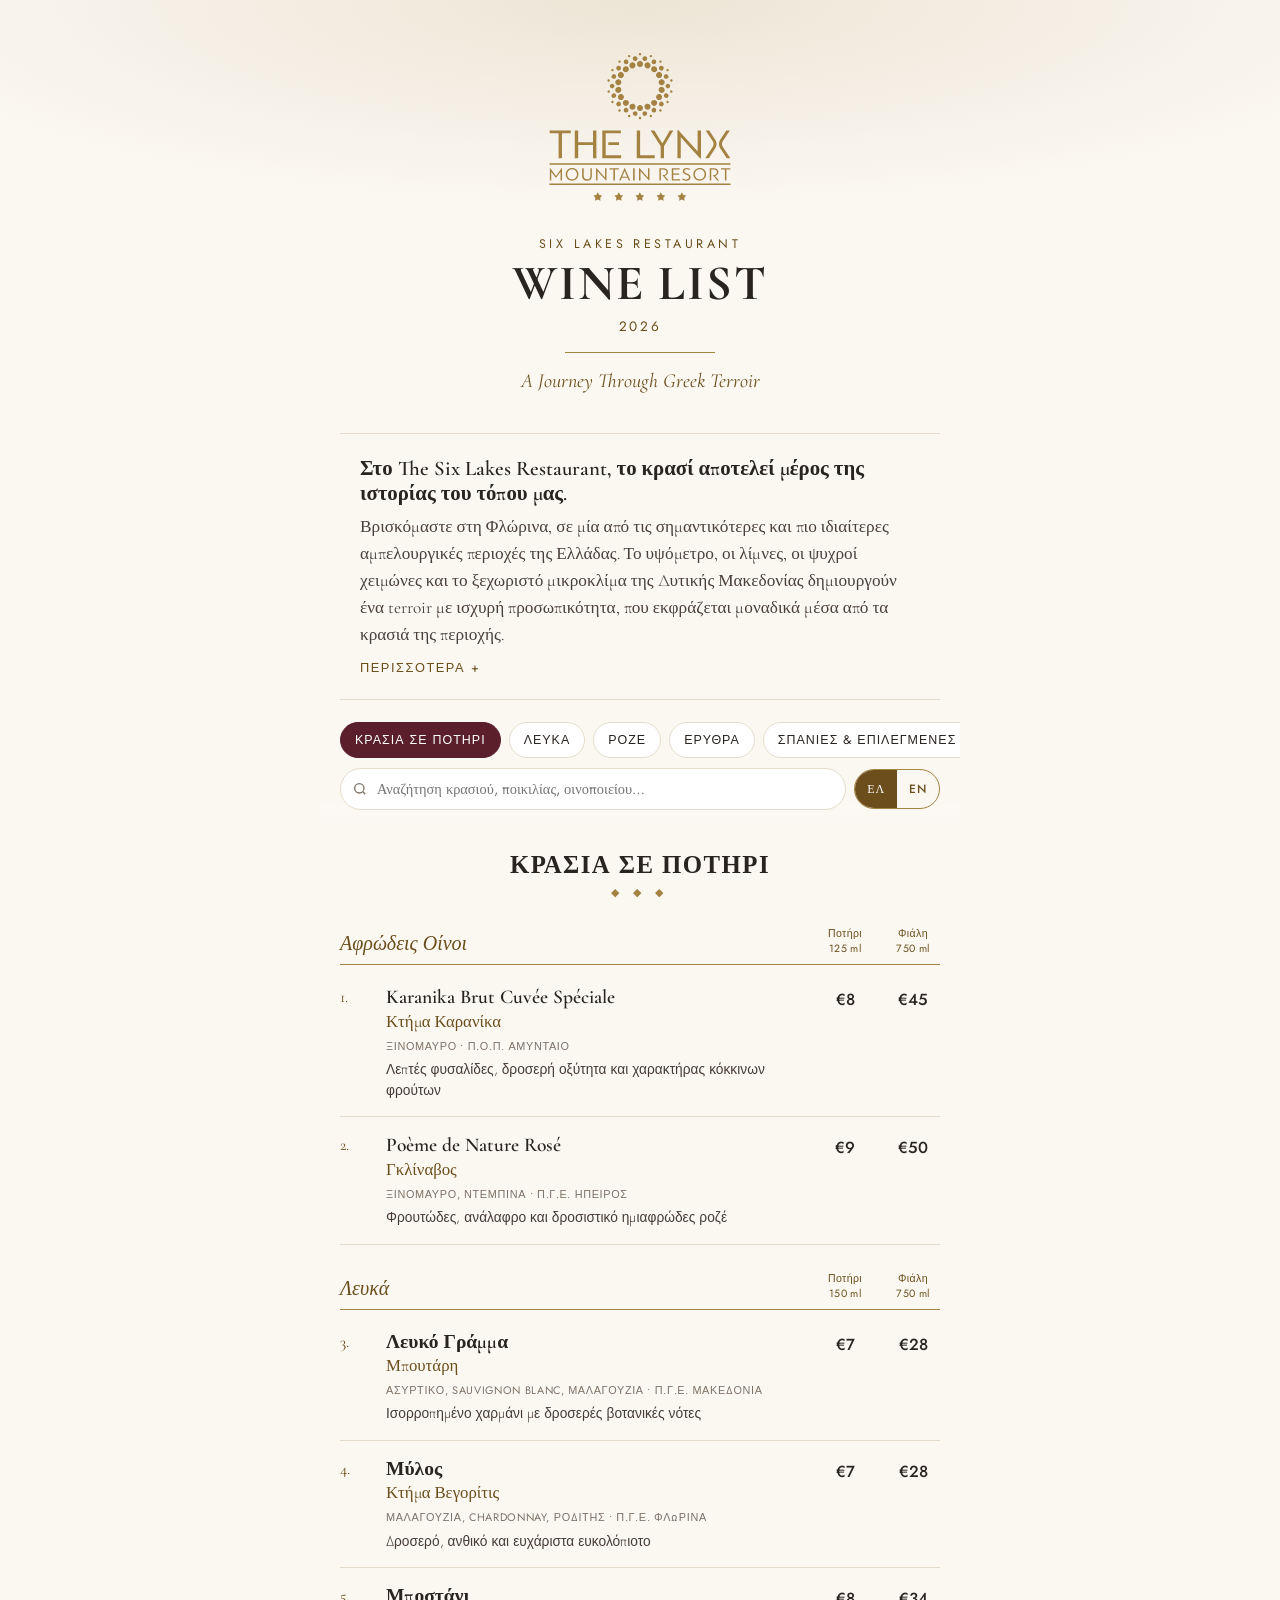
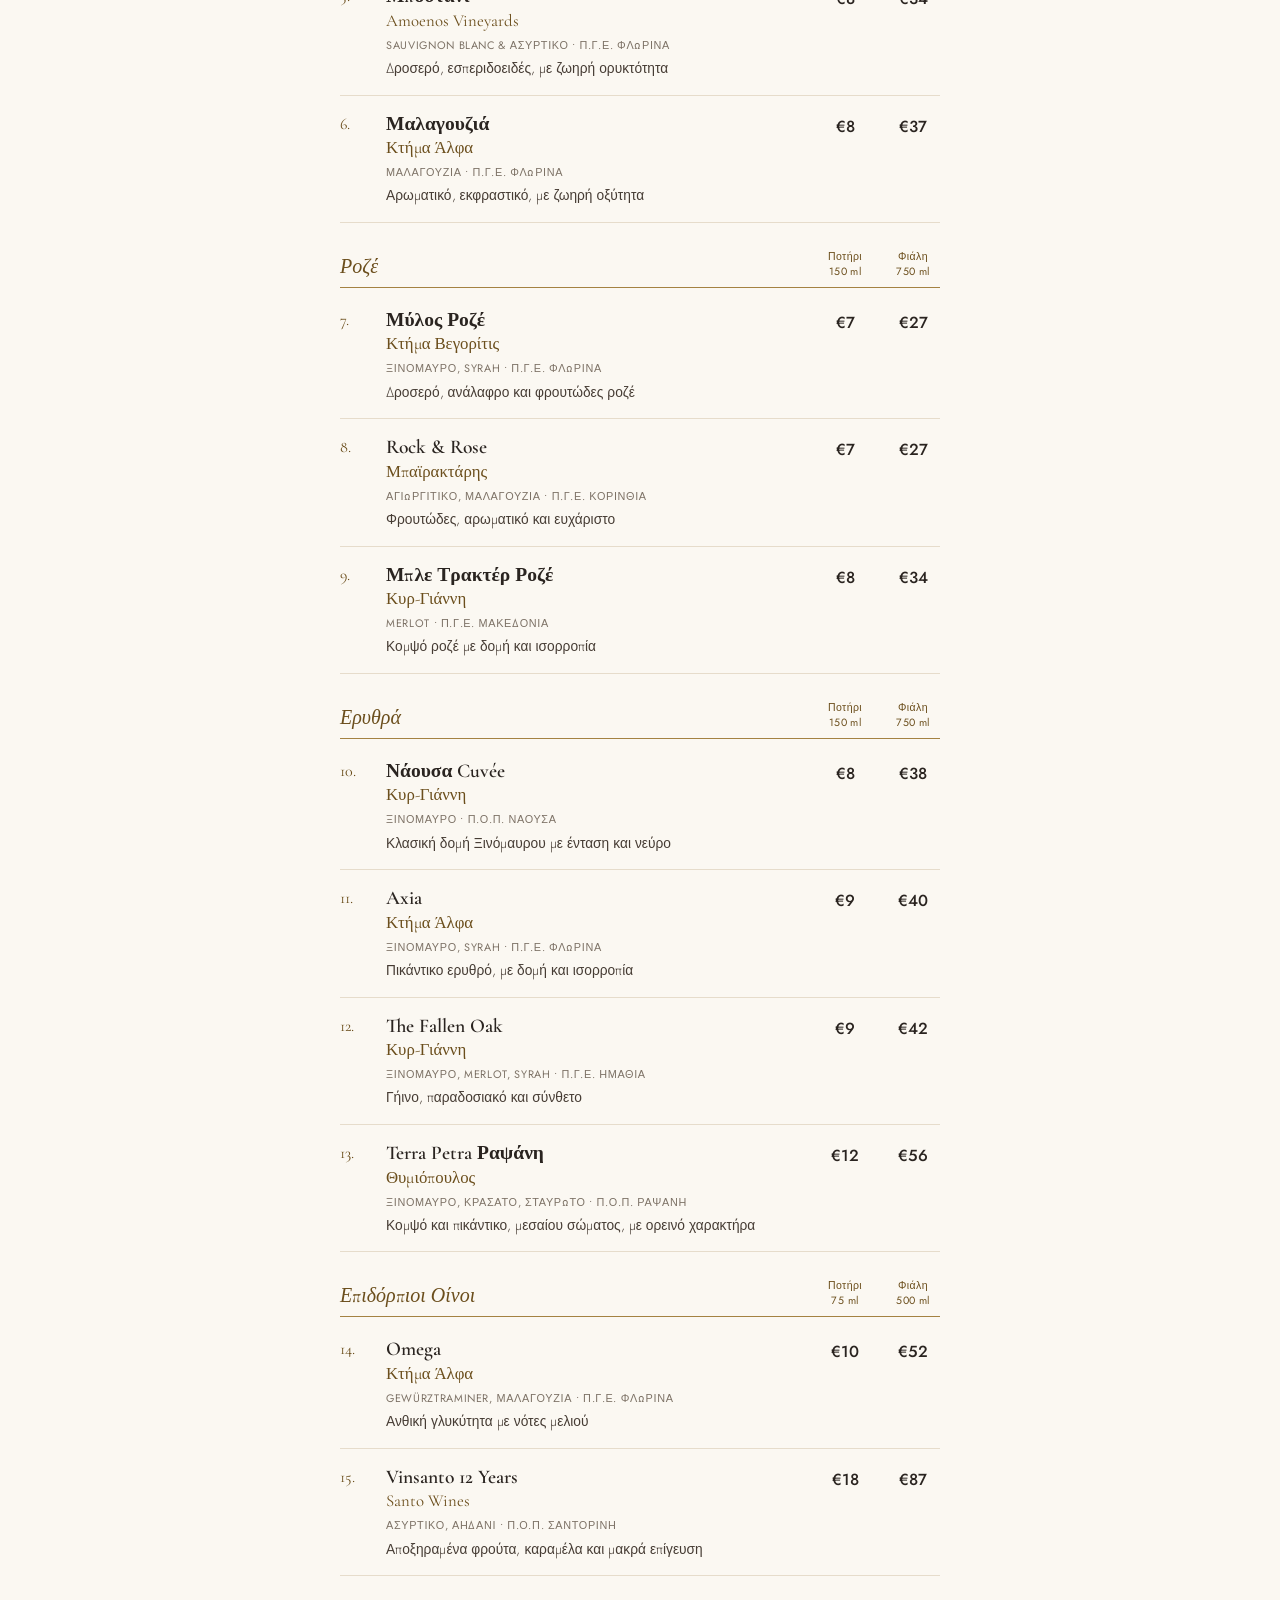
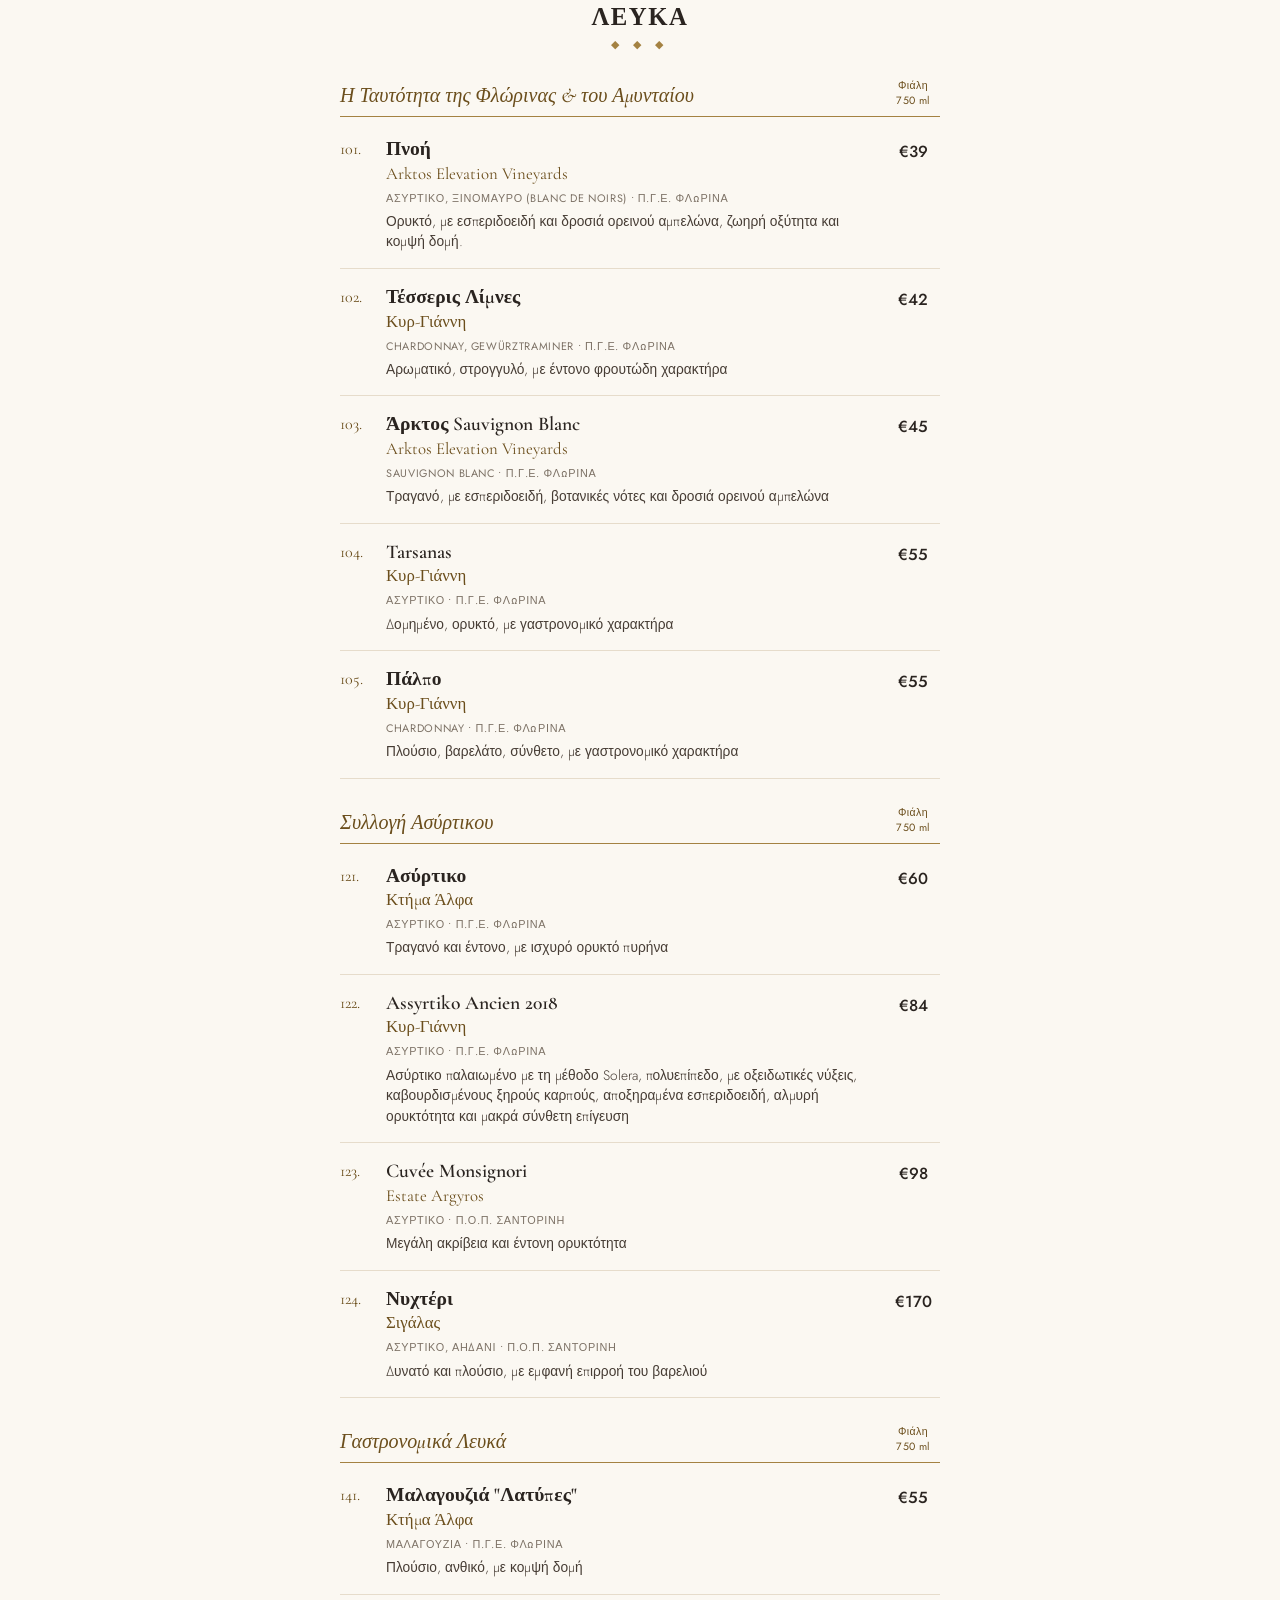
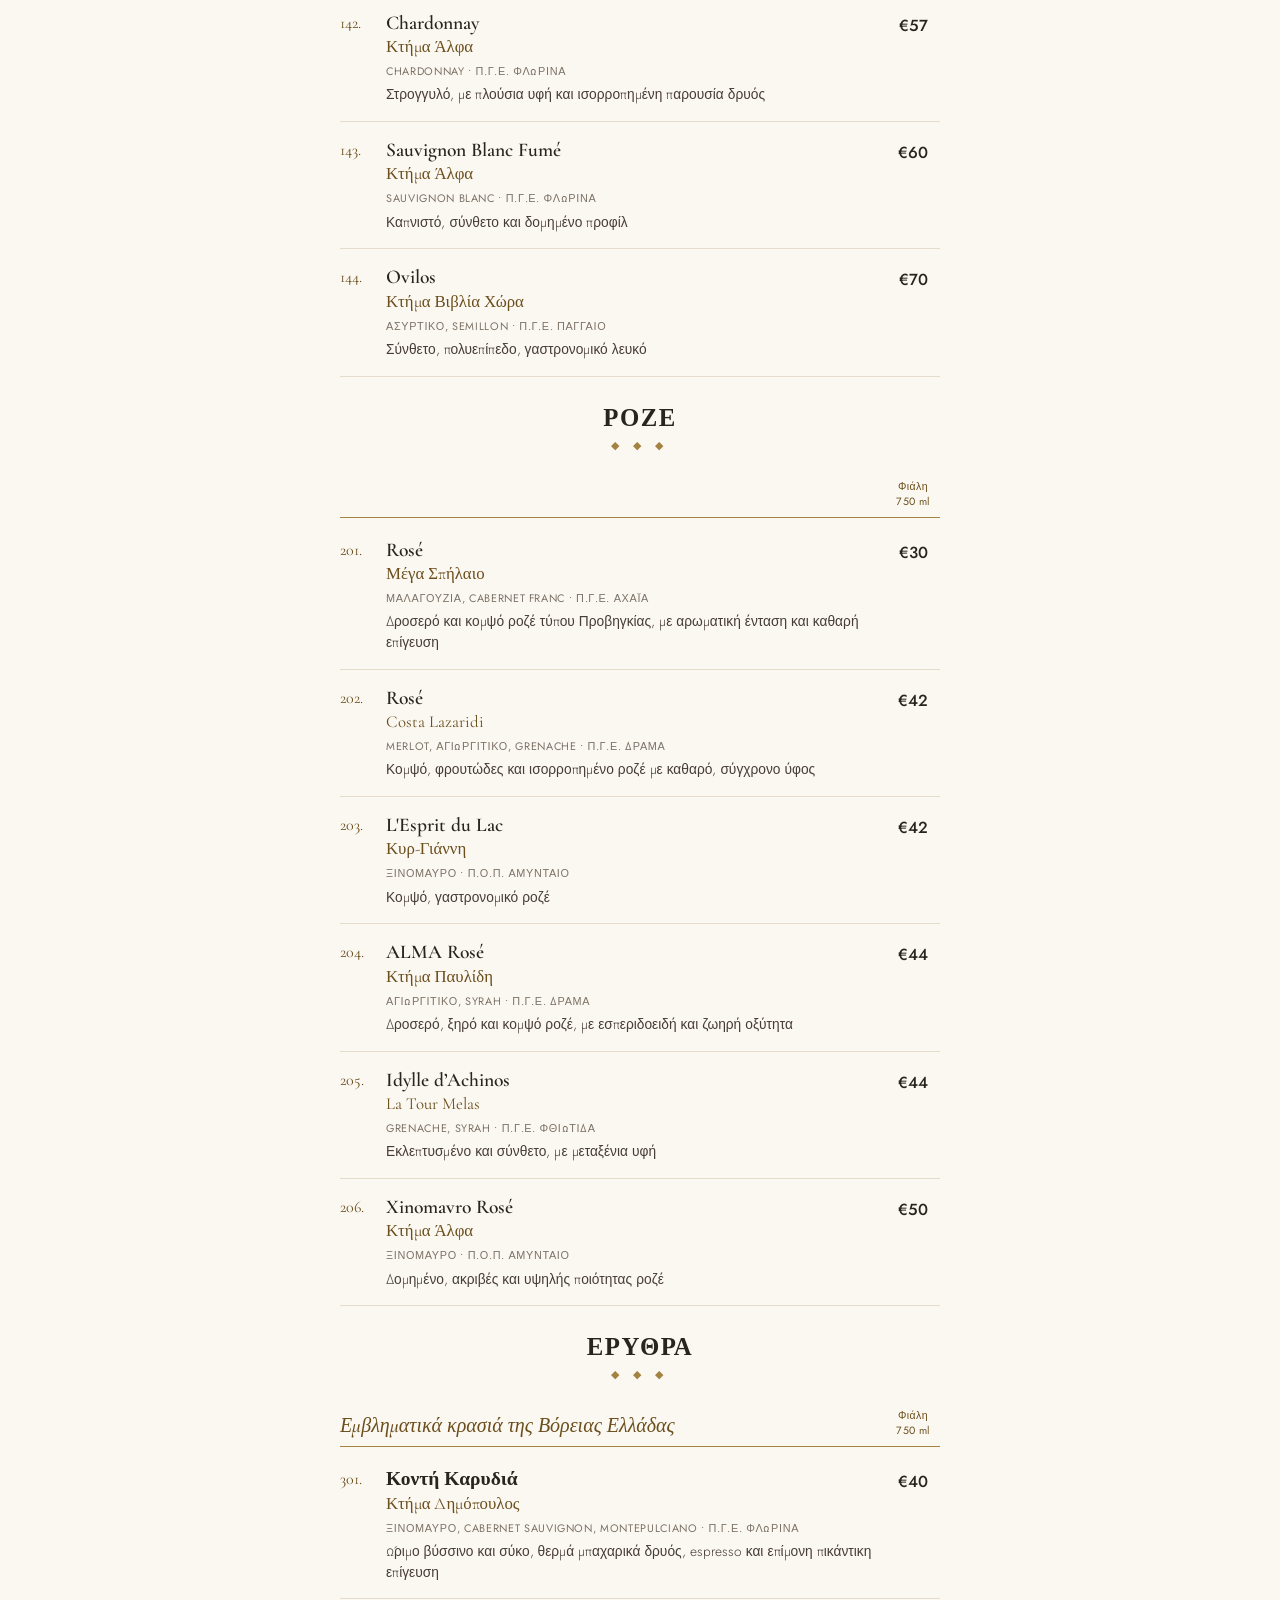
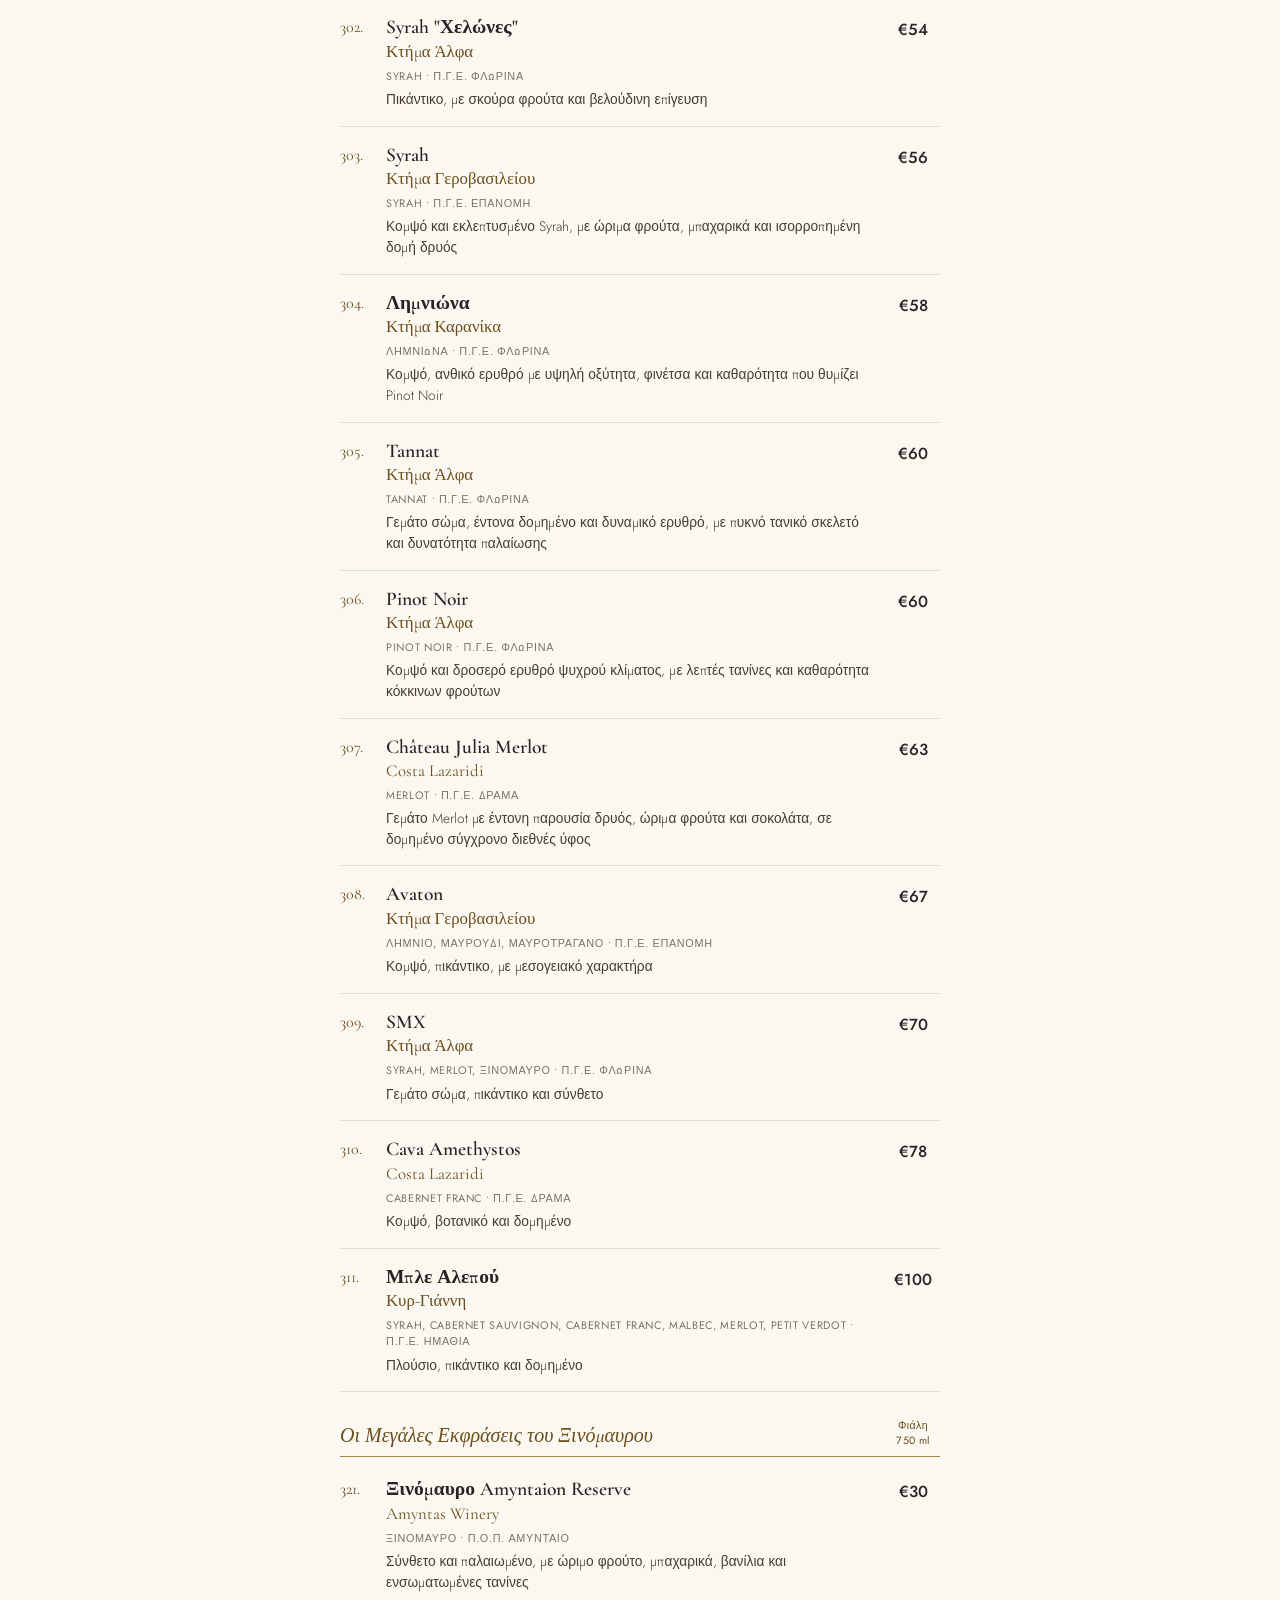
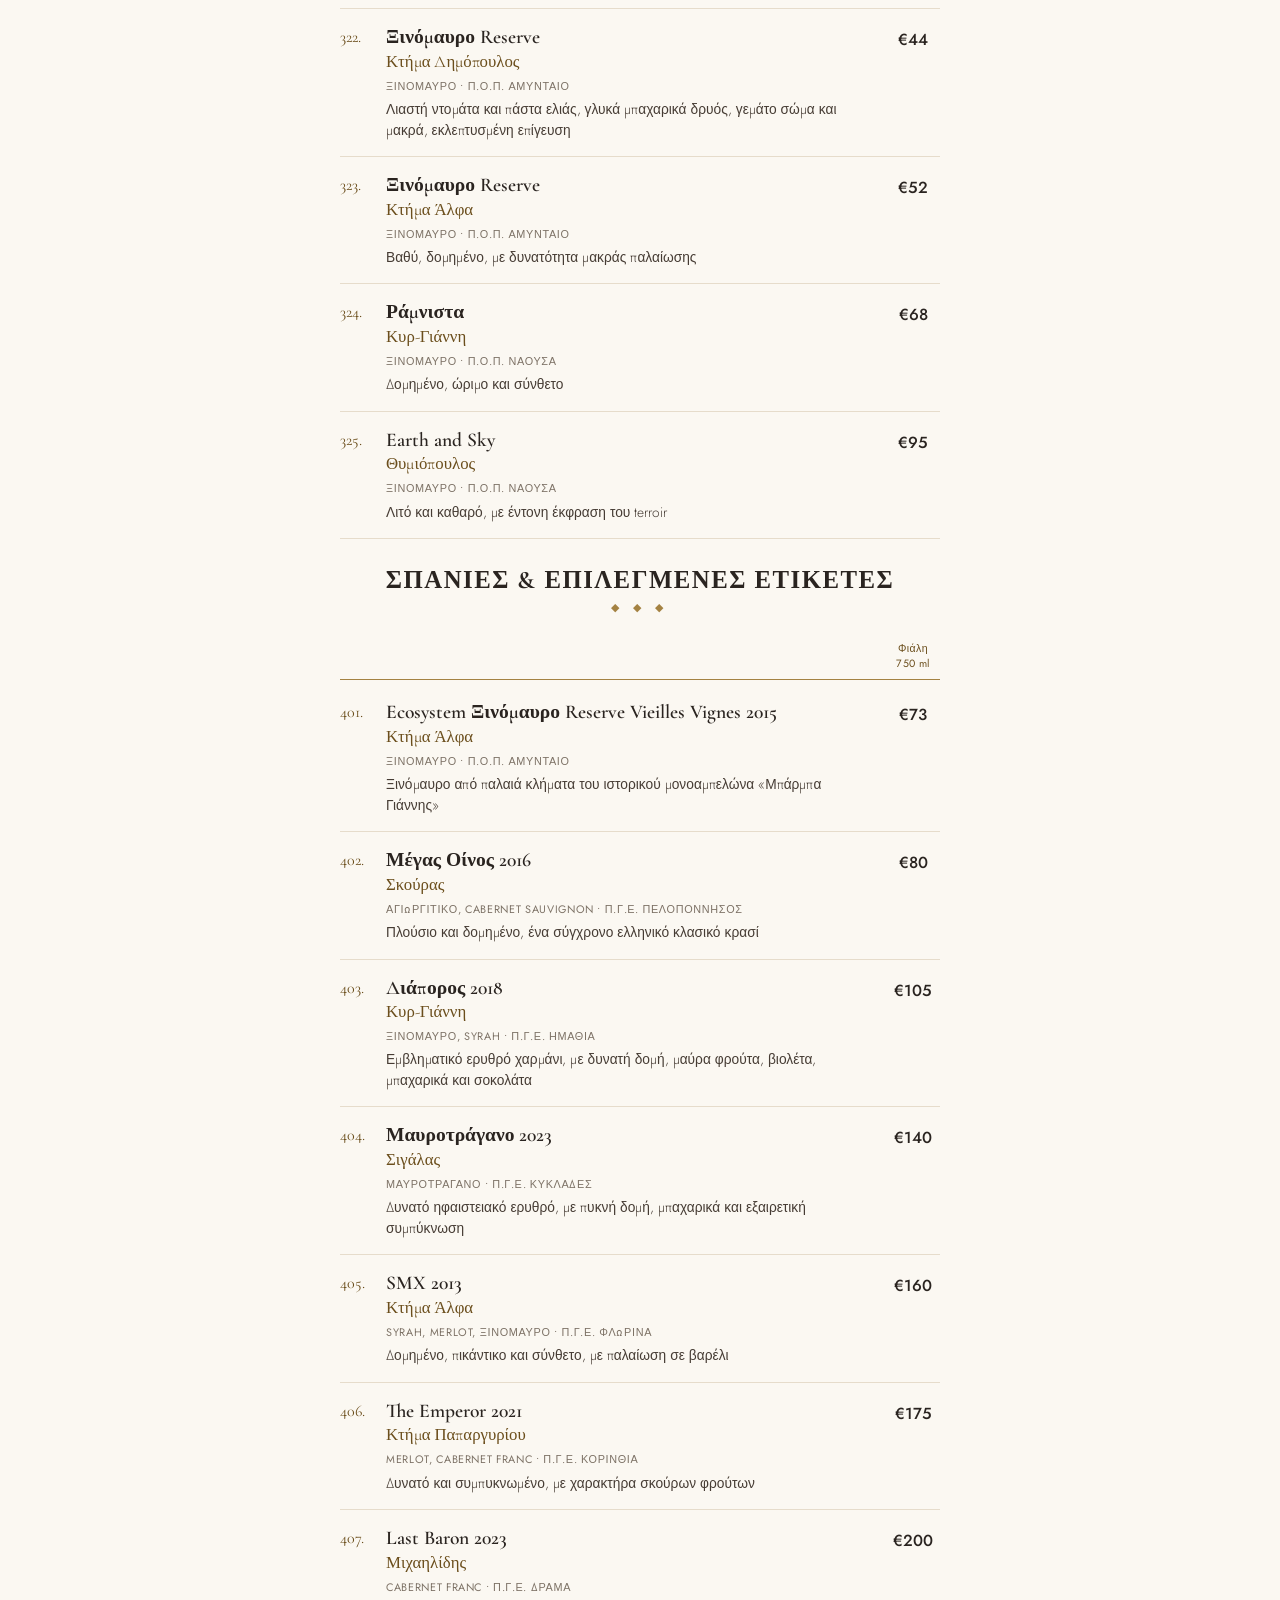
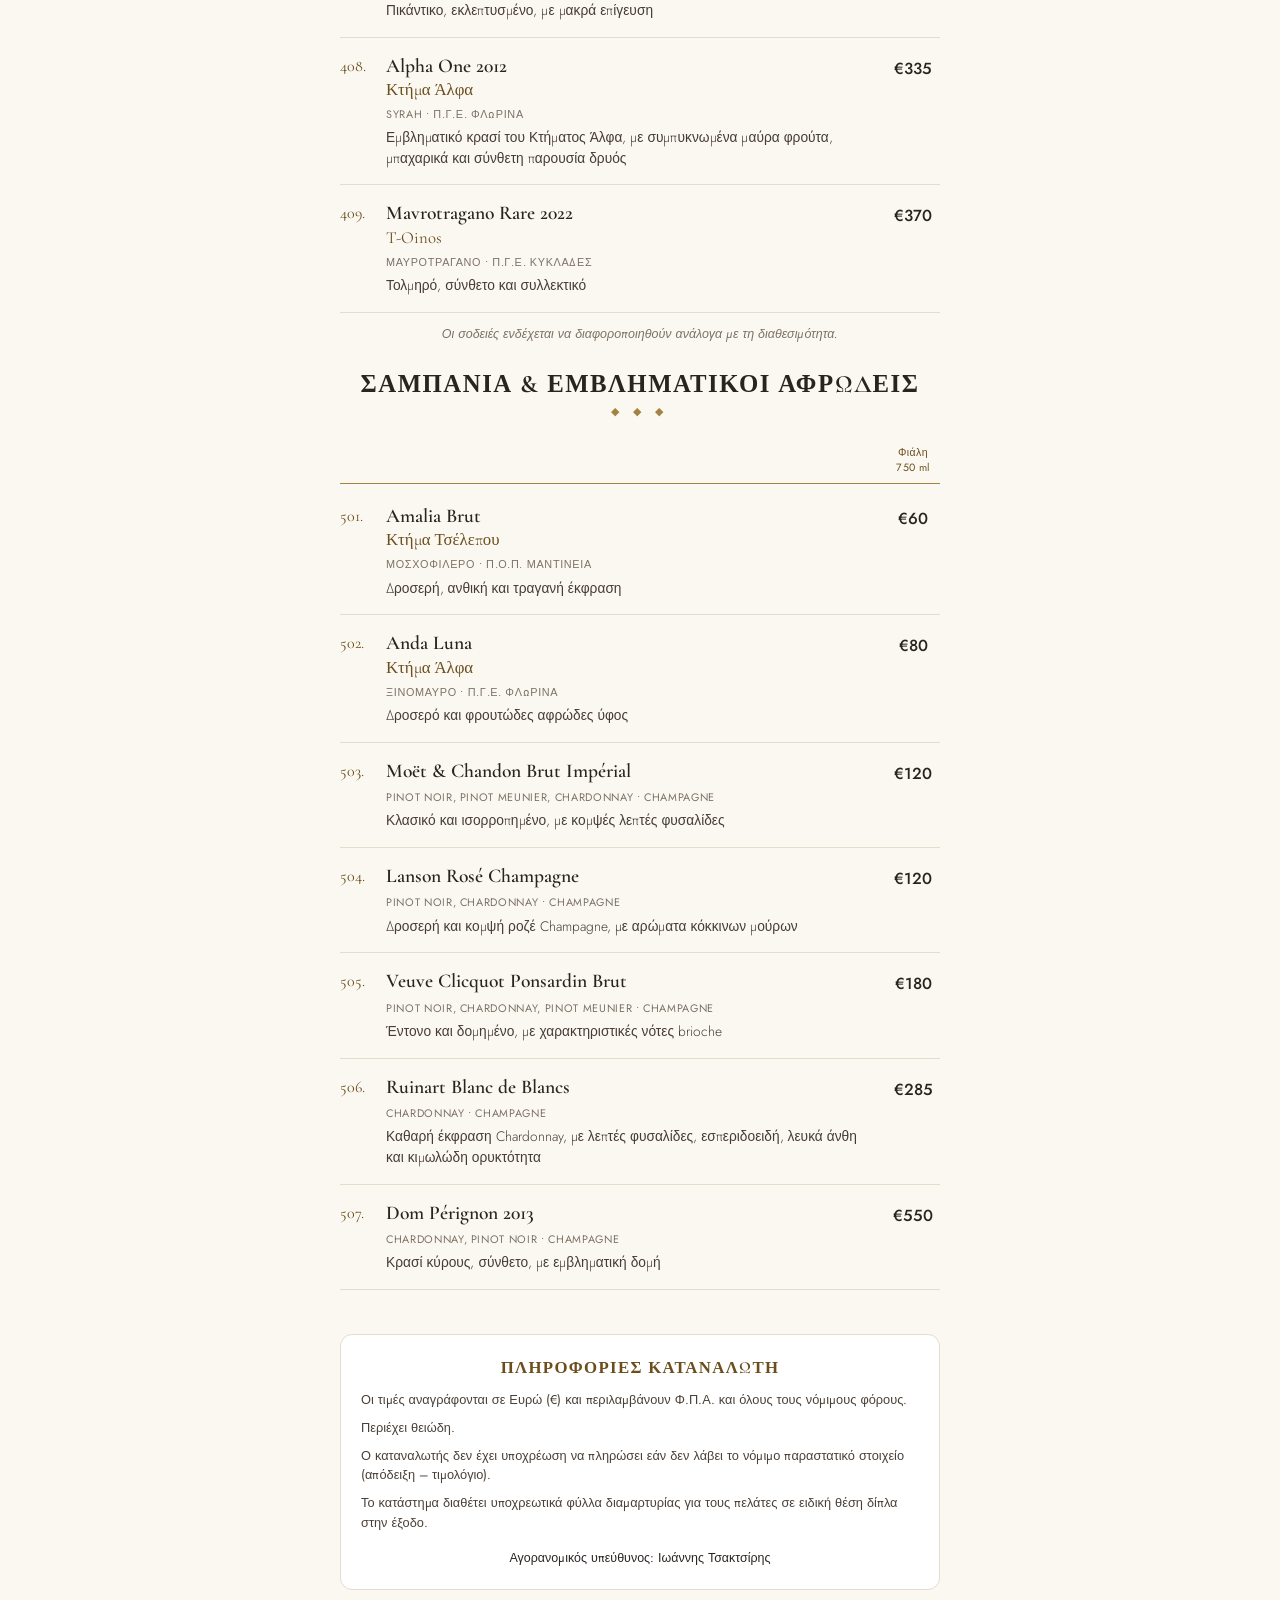
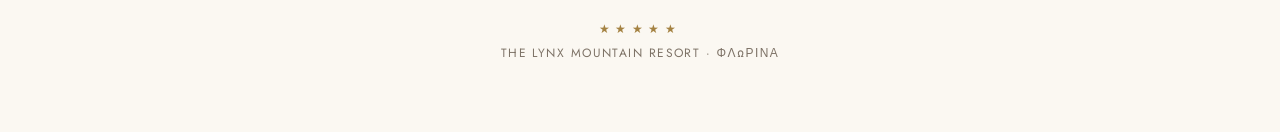
==== commit d927e237: "Επίσημο λογότυπο The Lynx Mountain Resort στη Wine List και στο μενού Cedrus Co-Authored-By: Claude " ====
--- a/wine/index.html
+++ b/wine/index.html
@@ -19,9 +19,9 @@
   /* Hero */
   .hero{text-align:center;padding:46px 20px 34px;background:
       radial-gradient(90% 70% at 50% 0%, rgba(164,130,66,.16), transparent 70%);}
-  .hero svg{width:64px;height:64px}
+  .hero .logo{width:190px;height:auto;display:block;margin:0 auto}
   .hero .resort{margin-top:10px;font-size:.7rem;letter-spacing:.32em;color:var(--gold-deep);text-transform:uppercase}
-  .hero .rest{margin-top:22px;font-size:.78rem;letter-spacing:.28em;color:var(--gold-deep);text-transform:uppercase}
+  .hero .rest{margin-top:30px;font-size:.78rem;letter-spacing:.28em;color:var(--gold-deep);text-transform:uppercase}
   .hero h1{font-family:'Cormorant Garamond',serif;font-weight:700;font-size:3.1rem;letter-spacing:.04em;line-height:1;margin-top:6px}
   .hero .year{margin-top:8px;color:var(--gold-deep);font-size:.85rem;letter-spacing:.2em}
   .hero .rule{width:150px;height:1px;background:var(--gold);margin:16px auto}
@@ -96,8 +96,7 @@
 
 
 <header class="hero">
-  <svg viewBox="0 0 64 64" aria-hidden="true"><g fill="#A48242" id="sun"></g></svg>
-  <div class="resort">The Lynx Mountain Resort</div>
+  <img class="logo" src="../assets/lynx-logo.svg" alt="The Lynx Mountain Resort">
   <div class="rest">Six Lakes Restaurant</div>
   <h1>WINE LIST</h1>
   <div class="year">2026</div>
@@ -179,13 +178,6 @@
 };
 let lang = 'gr';
 try{ lang = localStorage.getItem('lynxLang') || 'gr'; }catch(e){}
-
-// logo sun of dots
-(function(){
-  const g=document.getElementById('sun'); let s='';
-  [[10,12,2.6],[17,18,2.1],[24,24,1.7]].forEach(([r,n,d],k)=>{for(let i=0;i<n;i++){const a=i/n*2*Math.PI+(k%2?Math.PI/n:0);s+=`<circle cx="${(32+r*Math.cos(a)).toFixed(2)}" cy="${(32+r*Math.sin(a)).toFixed(2)}" r="${d}"/>`}});
-  g.innerHTML=s;
-})();
 
 const esc = s => (s||'').replace(/[&<>"]/g,c=>({'&':'&amp;','<':'&lt;','>':'&gt;','"':'&quot;'}[c]));
 const norm = s => (s||'').normalize('NFD').replace(/[̀-ͯ]/g,'').toLowerCase();
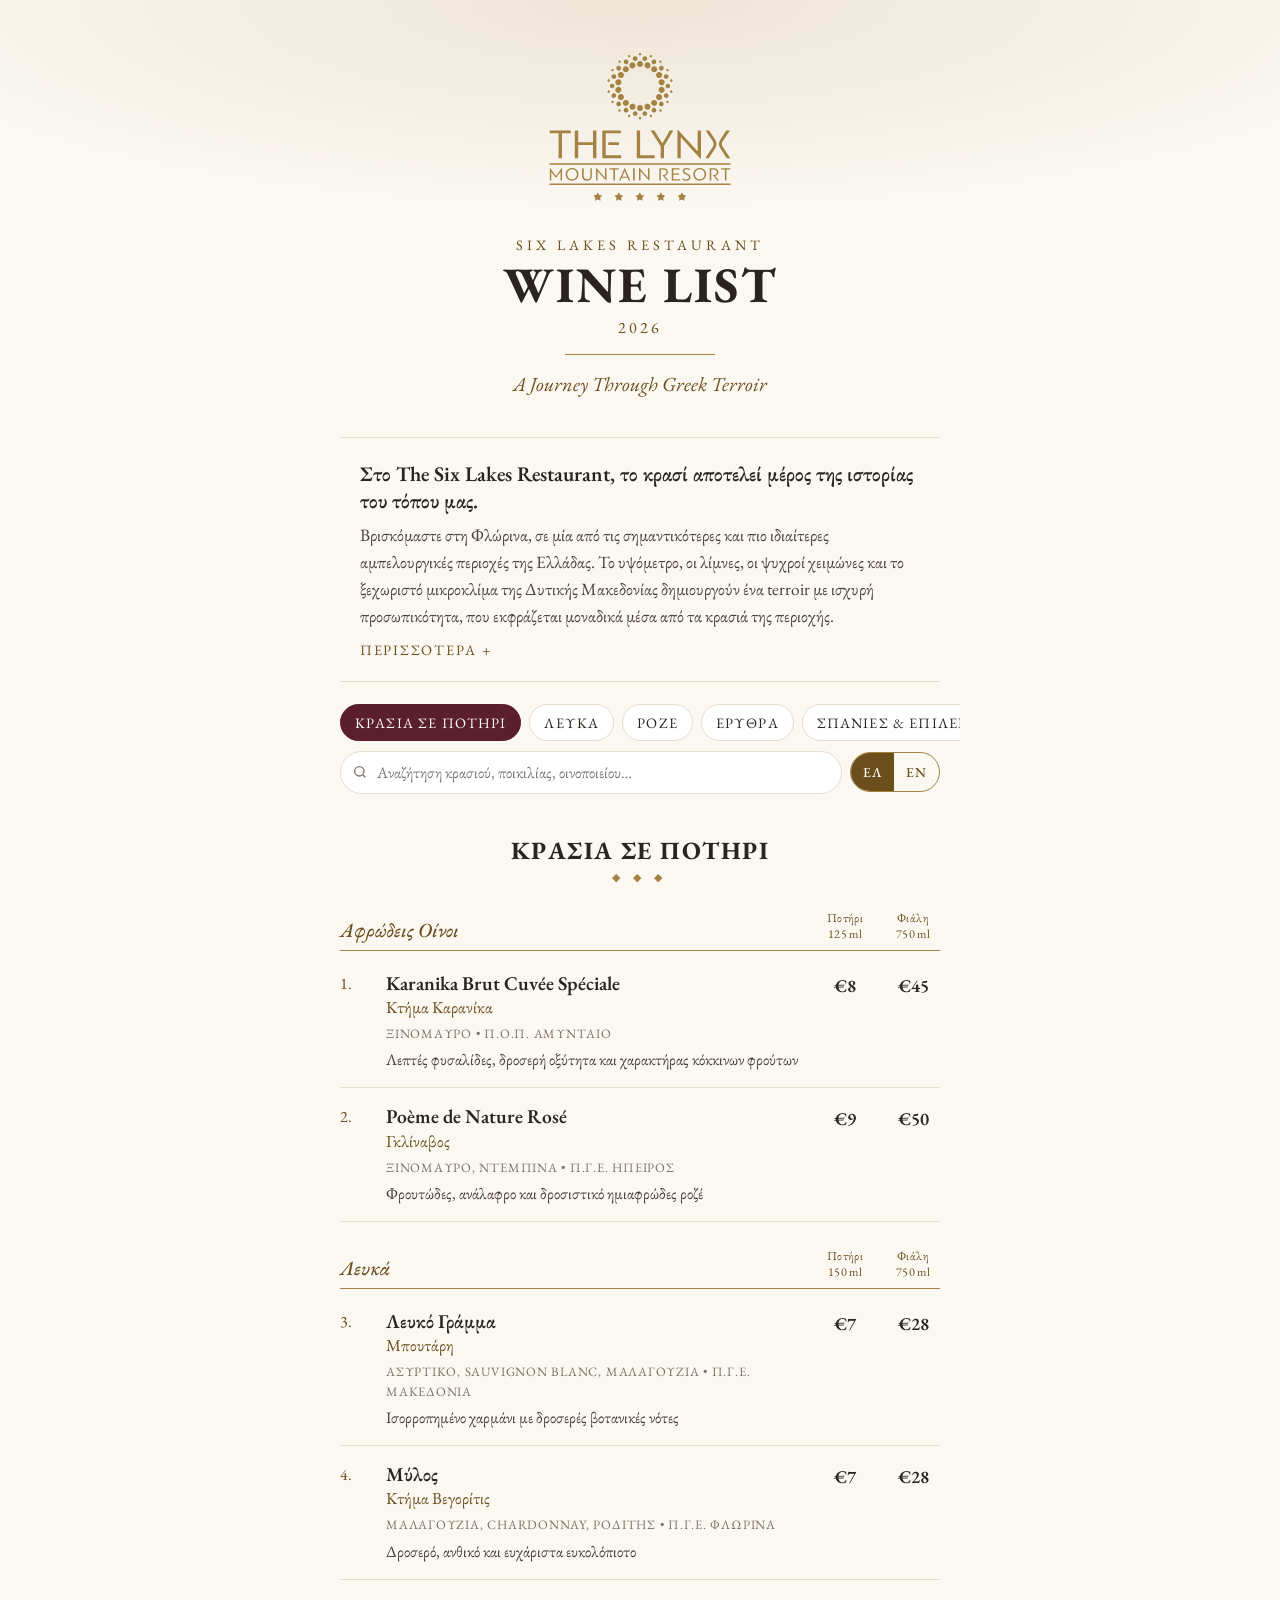
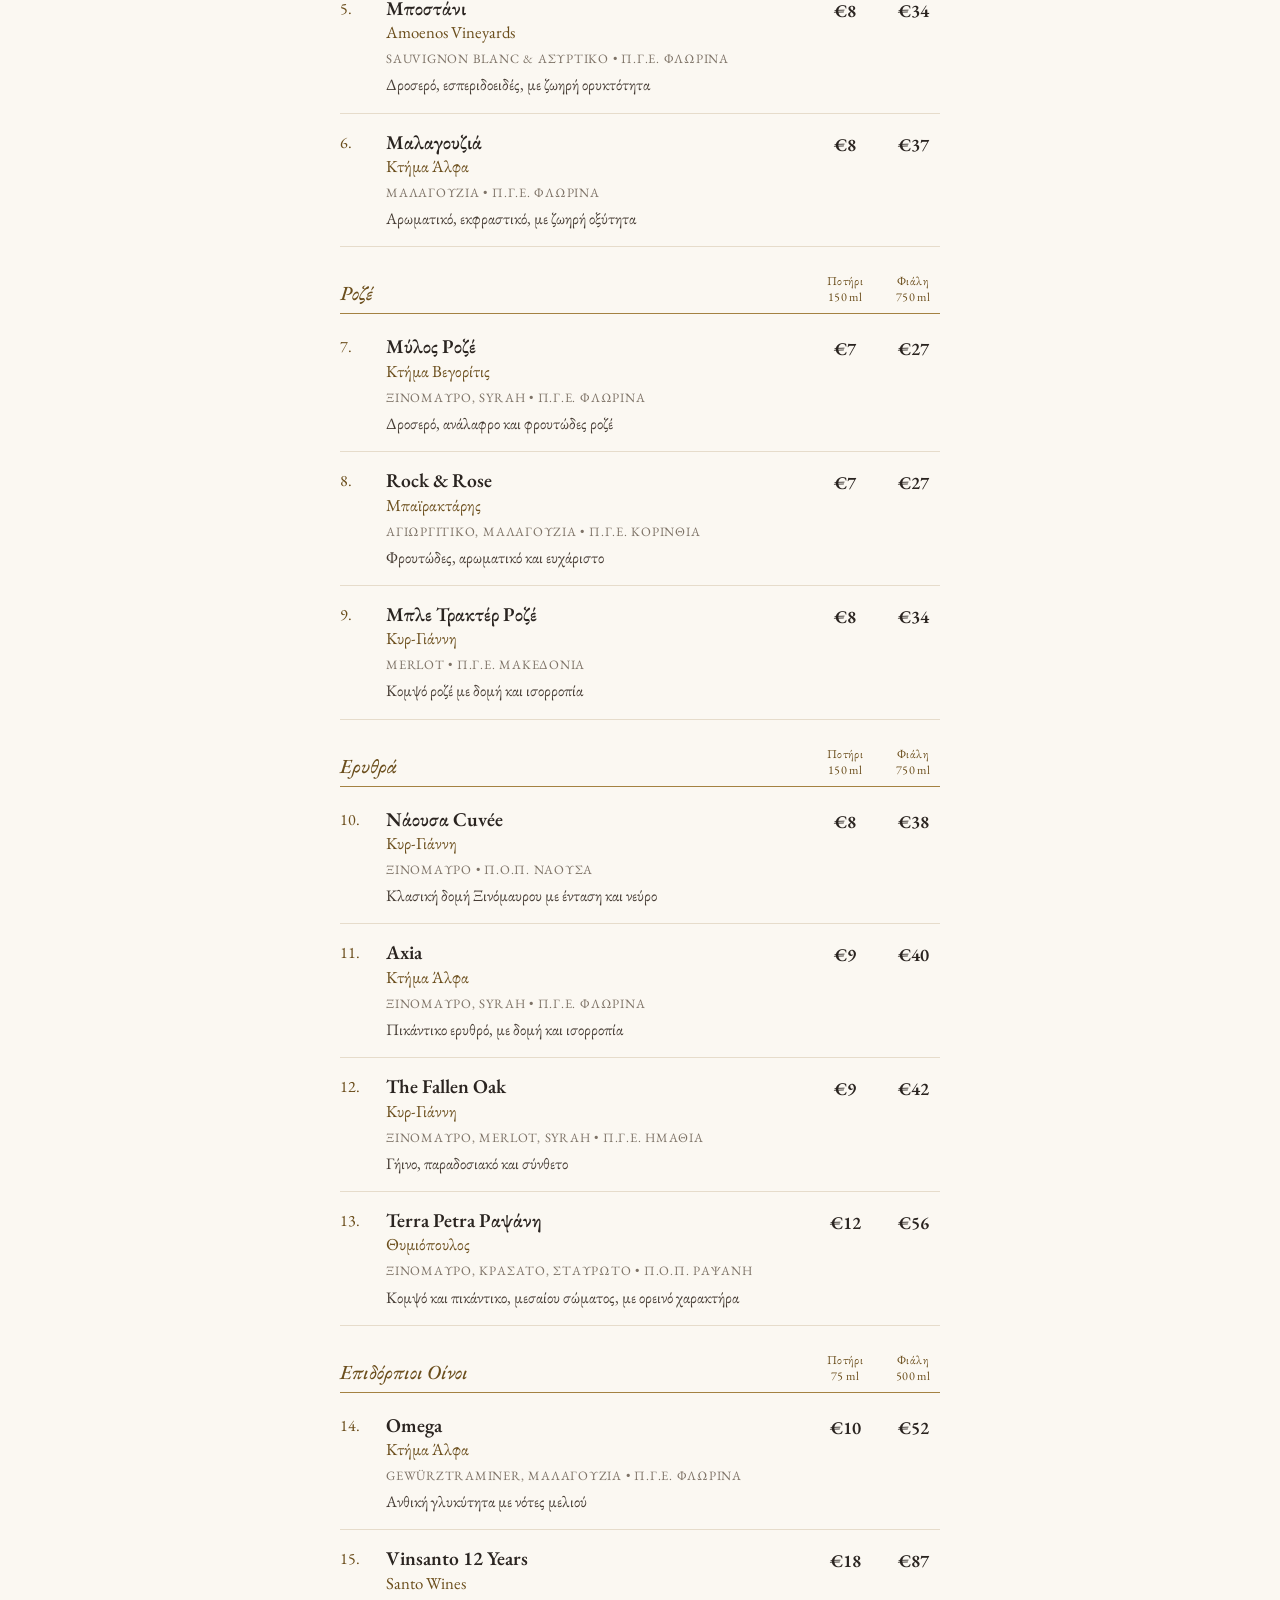
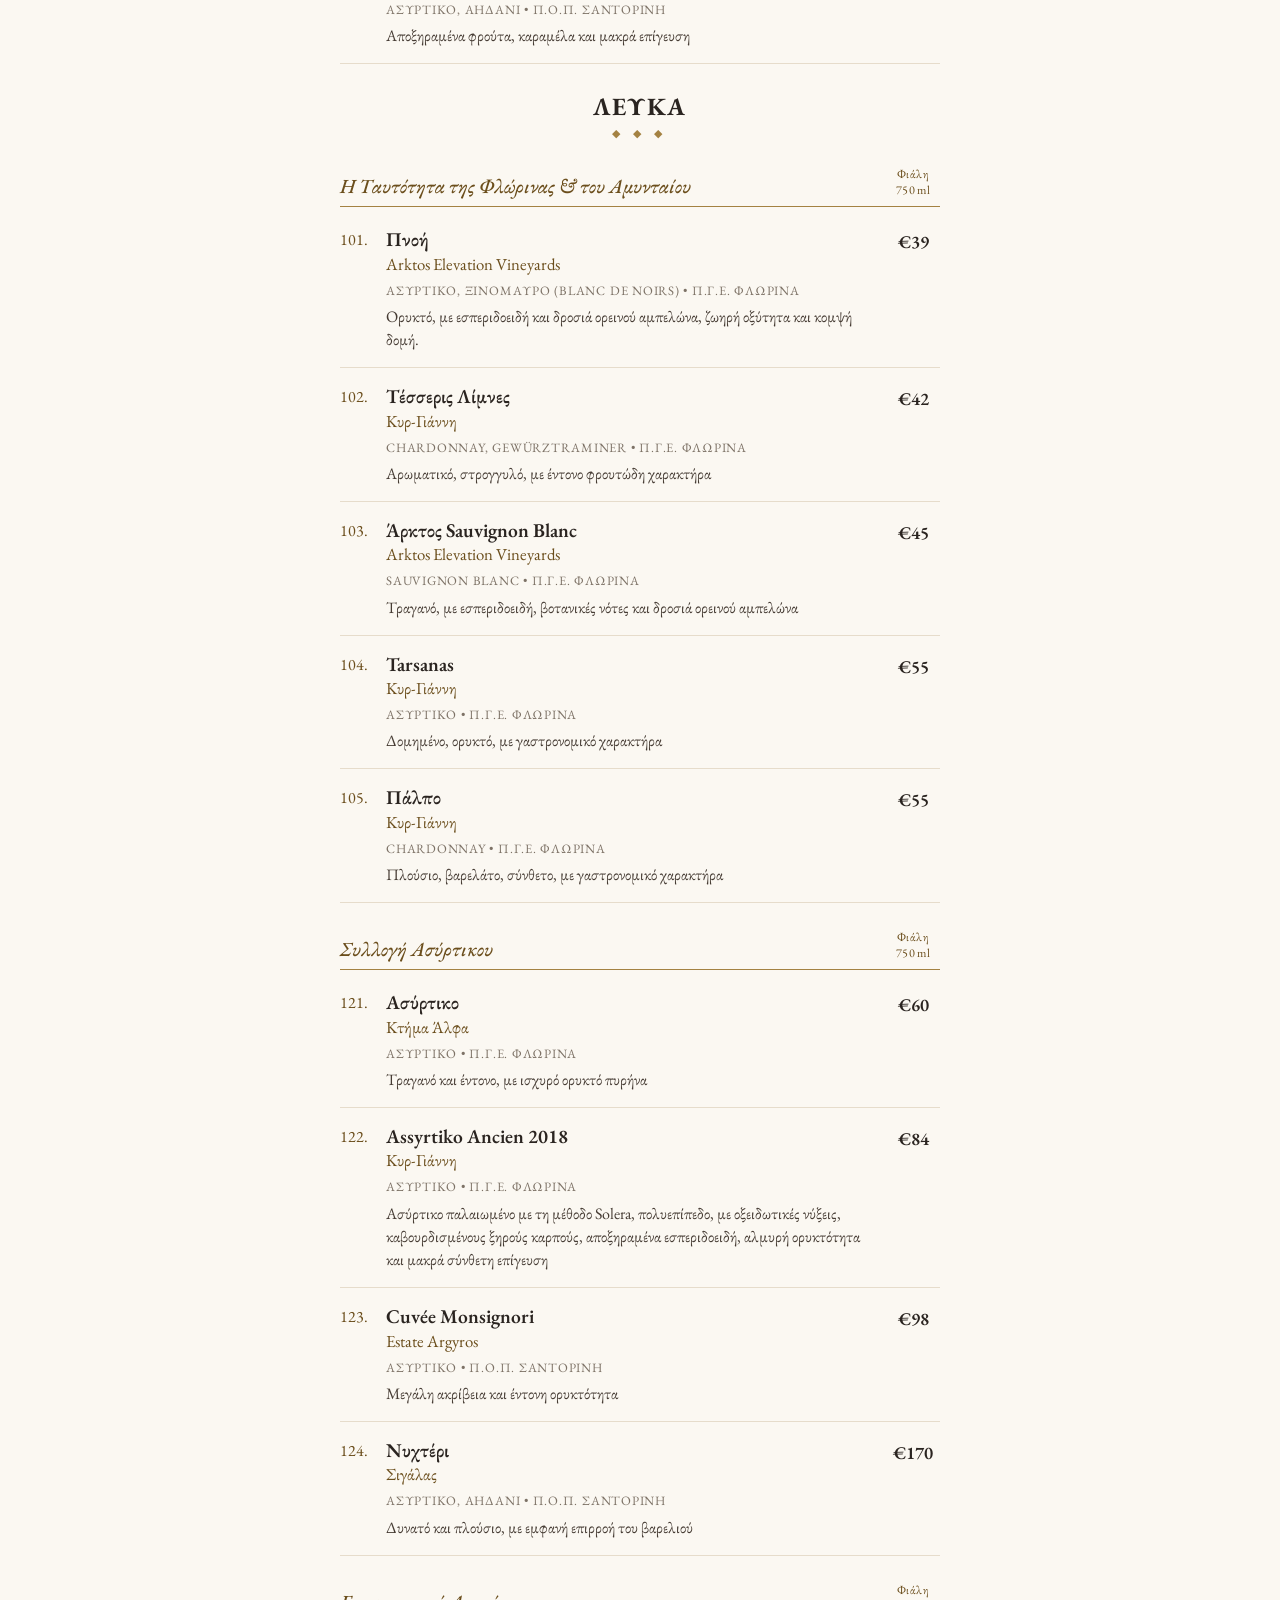
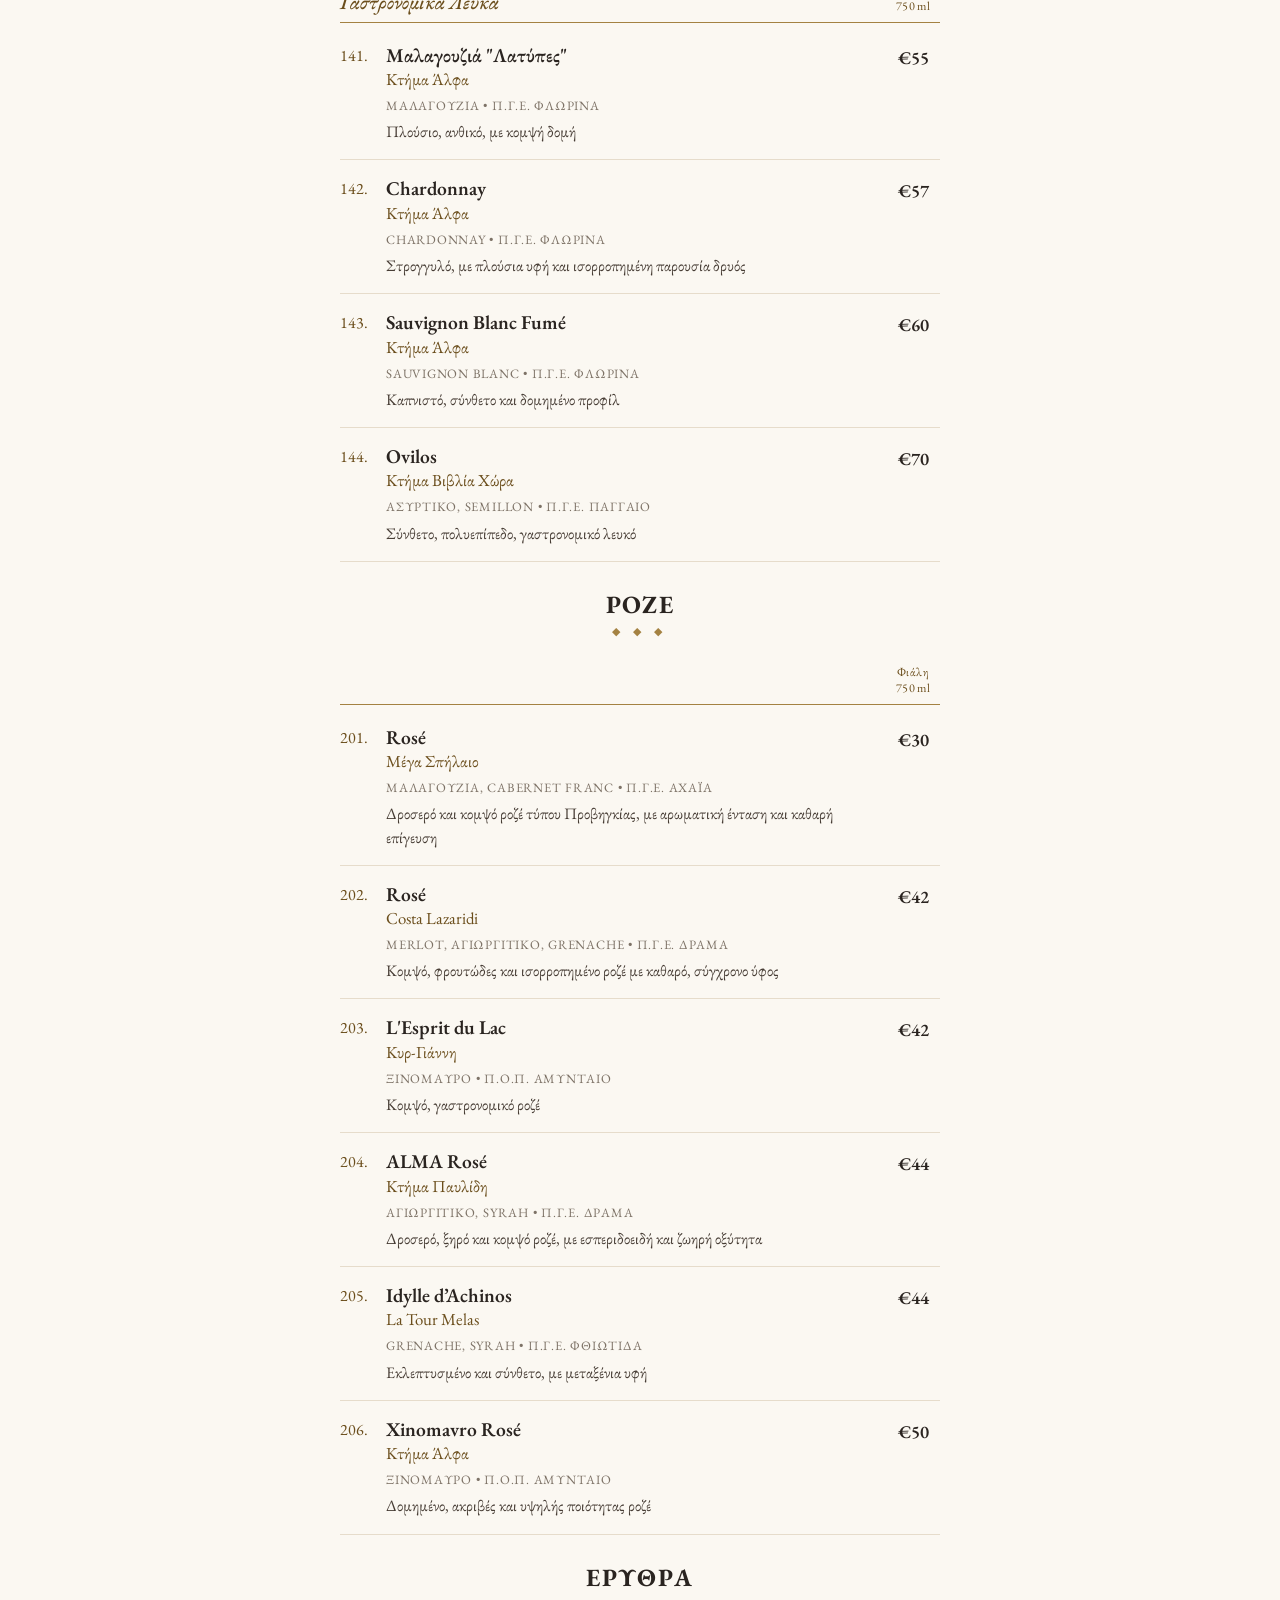
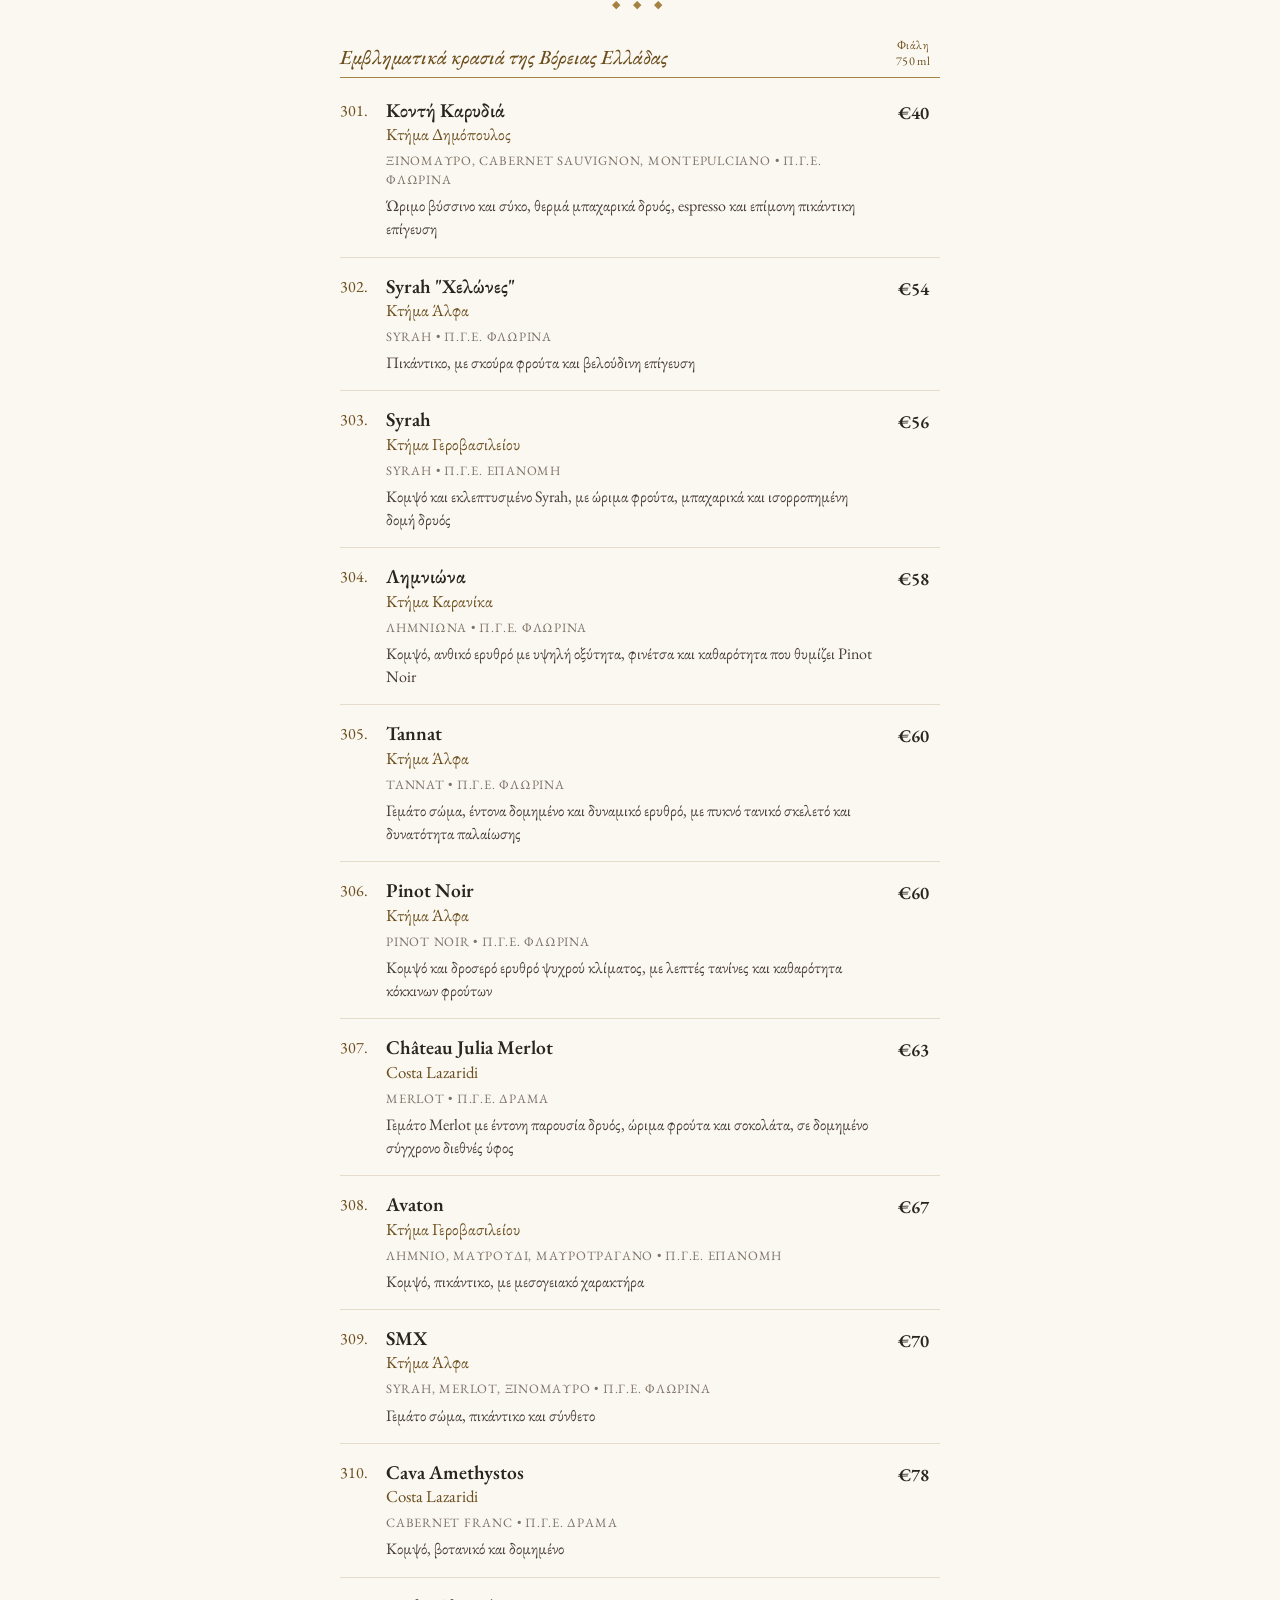
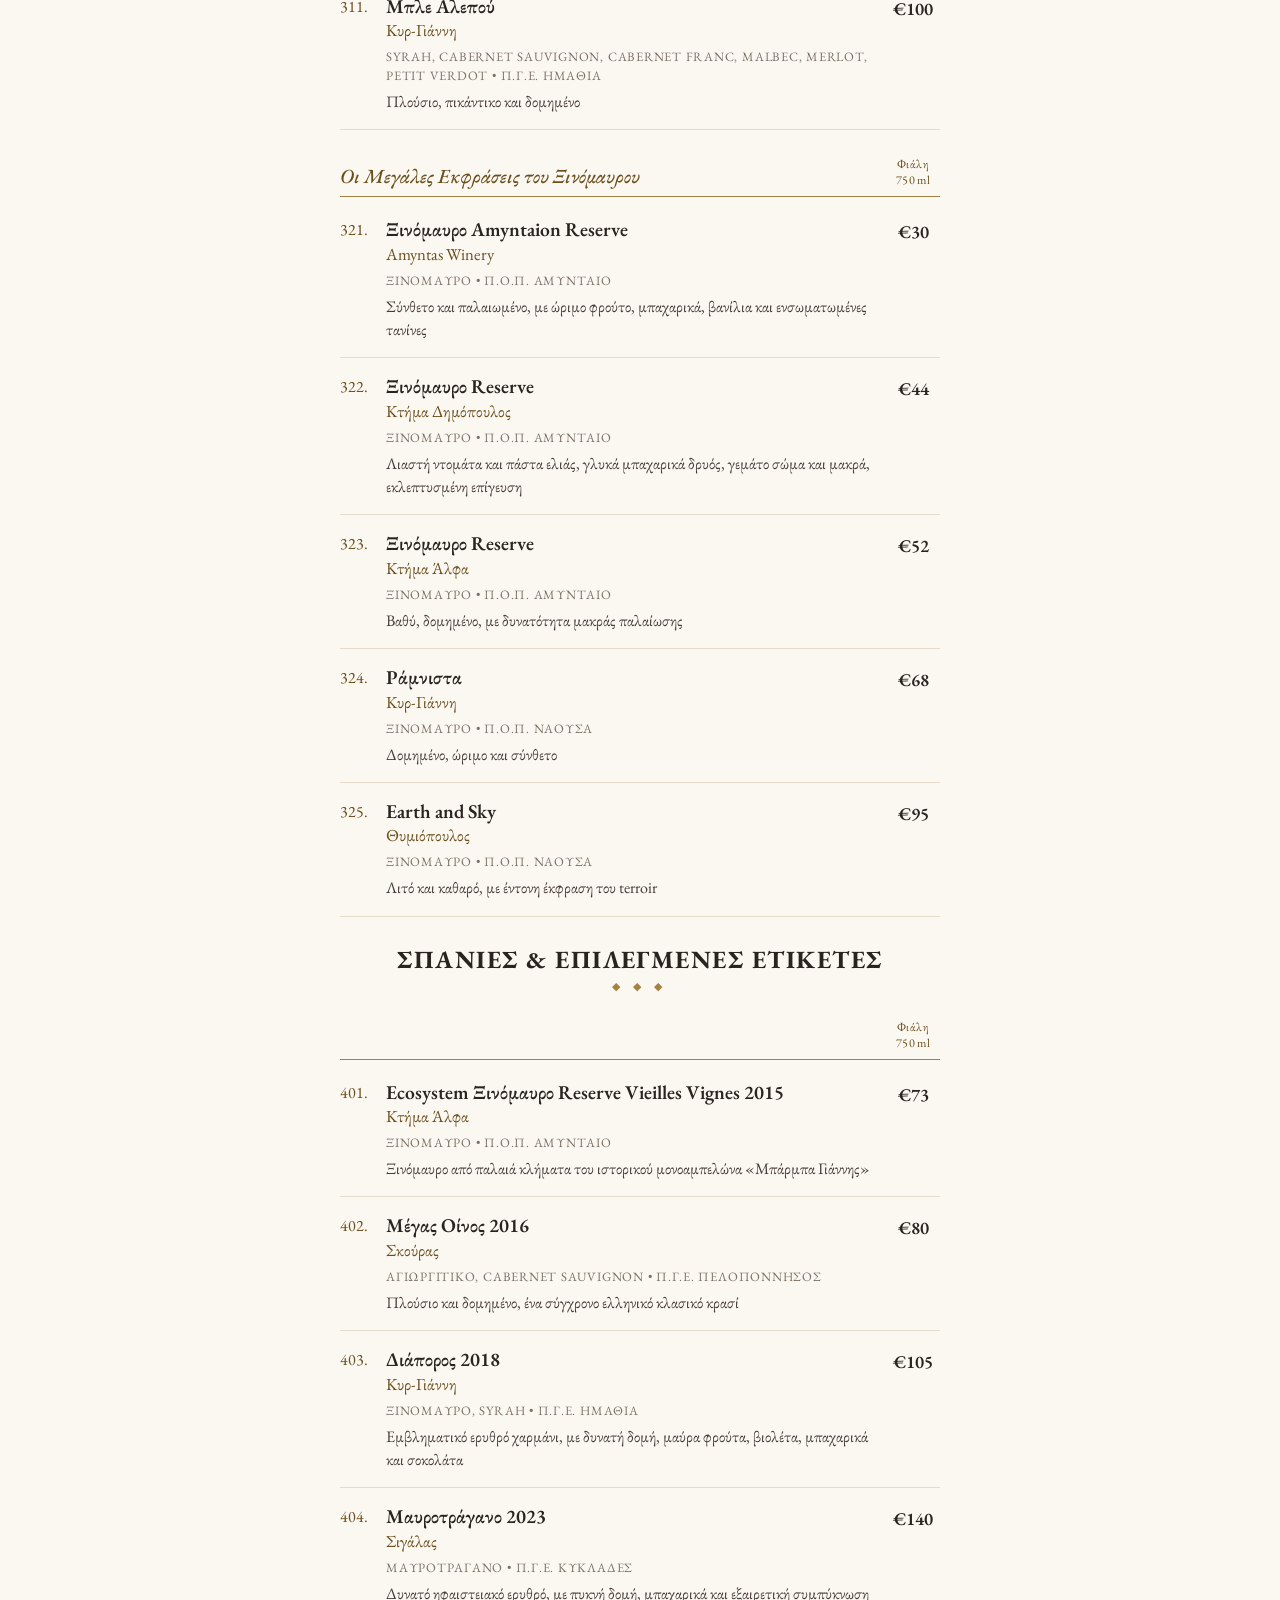
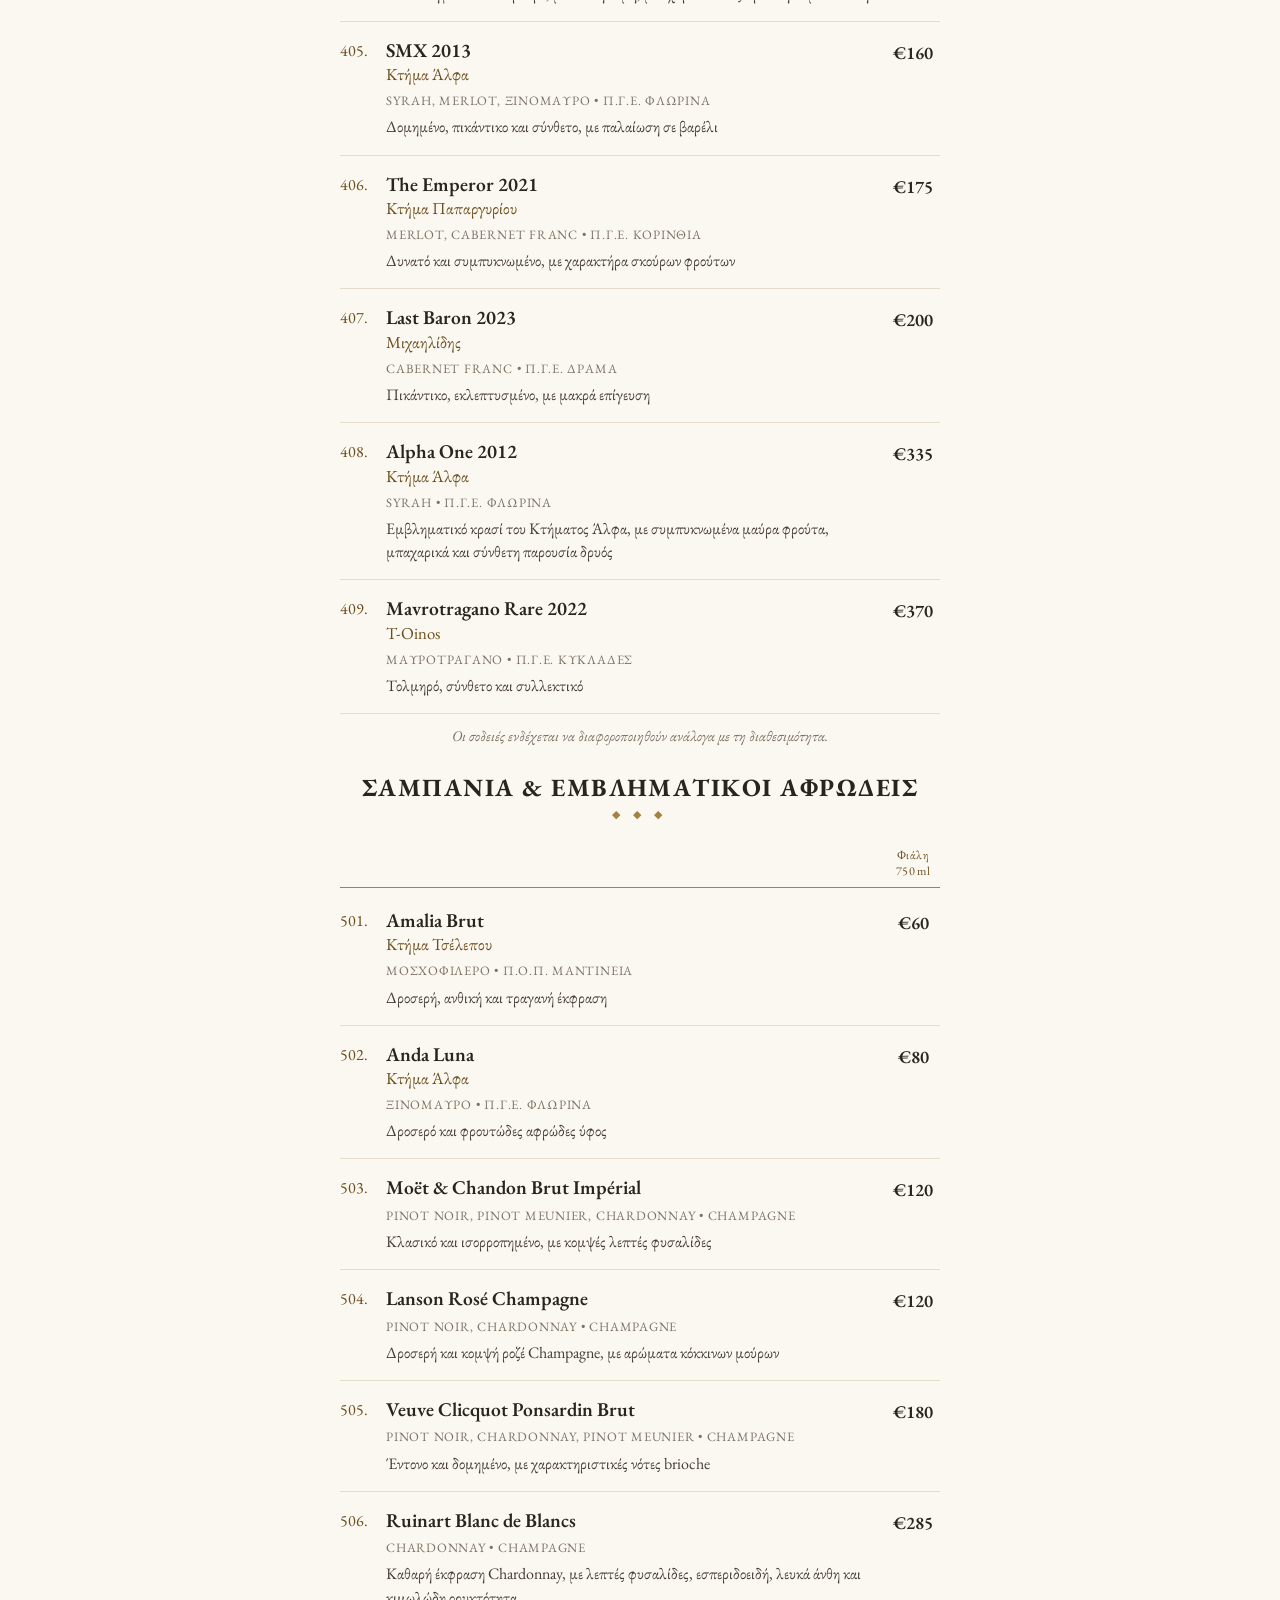
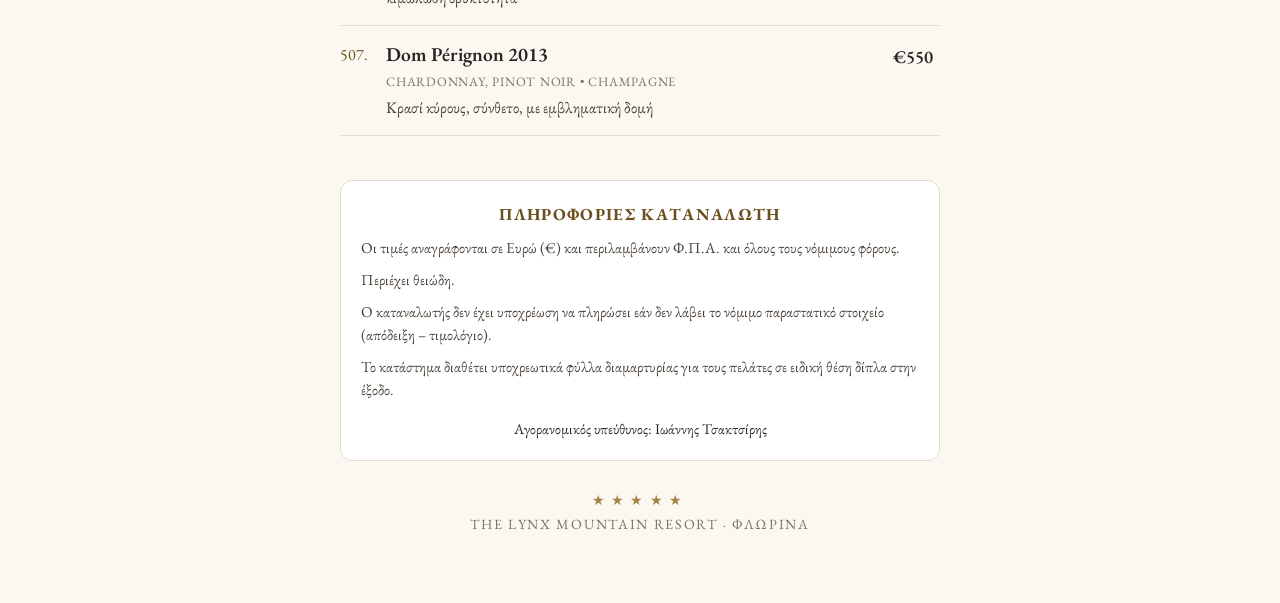
==== commit d28d6d7c: "Μία γραμματοσειρά παντού (EB Garamond με ελληνικά), μέσα στο repository· μεγαλύτερα μικρά κείμενα Co" ====
--- a/wine/index.html
+++ b/wine/index.html
@@ -4,8 +4,7 @@
 <meta charset="UTF-8">
 <meta name="viewport" content="width=device-width, initial-scale=1">
 <title>Wine List 2026 · Six Lakes Restaurant · The Lynx Mountain Resort</title>
-<link rel="preconnect" href="https://fonts.googleapis.com">
-<link href="https://fonts.googleapis.com/css2?family=Cormorant+Garamond:ital,wght@0,500;0,600;0,700;1,500&family=Jost:wght@300;400;500&display=swap" rel="stylesheet">
+<link href="../assets/fonts.css" rel="stylesheet">
 <style>
   :root{
     --gold:#A48242; --gold-deep:#6B4E1C; --wine:#5a1f2b; --ink:#2a2420;
@@ -13,7 +12,7 @@
   }
   *{box-sizing:border-box;margin:0;padding:0}
   html{scroll-behavior:smooth}
-  body{background:var(--paper);color:var(--ink);font-family:'Jost',sans-serif;font-weight:400;-webkit-font-smoothing:antialiased}
+  body{background:var(--paper);color:var(--ink);font-family:'EB Garamond',serif;font-weight:400;-webkit-font-smoothing:antialiased}
   .wrap{max-width:640px;margin:0 auto;padding:0 20px 70px}
 
   /* Hero */
@@ -21,67 +20,67 @@
       radial-gradient(90% 70% at 50% 0%, rgba(164,130,66,.16), transparent 70%);}
   .hero .logo{width:190px;height:auto;display:block;margin:0 auto}
   .hero .resort{margin-top:10px;font-size:.7rem;letter-spacing:.32em;color:var(--gold-deep);text-transform:uppercase}
-  .hero .rest{margin-top:30px;font-size:.78rem;letter-spacing:.28em;color:var(--gold-deep);text-transform:uppercase}
-  .hero h1{font-family:'Cormorant Garamond',serif;font-weight:700;font-size:3.1rem;letter-spacing:.04em;line-height:1;margin-top:6px}
-  .hero .year{margin-top:8px;color:var(--gold-deep);font-size:.85rem;letter-spacing:.2em}
+  .hero .rest{margin-top:30px;font-size:.9rem;letter-spacing:.28em;color:var(--gold-deep);text-transform:uppercase}
+  .hero h1{font-family:'EB Garamond',serif;font-weight:700;font-size:3.1rem;letter-spacing:.04em;line-height:1;margin-top:6px}
+  .hero .year{margin-top:8px;color:var(--gold-deep);font-size:1rem;letter-spacing:.2em}
   .hero .rule{width:150px;height:1px;background:var(--gold);margin:16px auto}
-  .hero .tag{font-family:'Cormorant Garamond',serif;font-style:italic;font-size:1.25rem;color:var(--gold-deep)}
+  .hero .tag{font-family:'EB Garamond',serif;font-style:italic;font-size:1.25rem;color:var(--gold-deep)}
 
   /* Language */
   .tools{display:flex;gap:8px;align-items:center;margin:10px 20px 0}
   .lang{flex:none;display:flex;border:1px solid var(--gold);border-radius:20px;overflow:hidden;background:var(--paper)}
-  .lang button{border:0;background:none;padding:10px 12px;font:500 .75rem 'Jost';letter-spacing:.08em;color:var(--gold-deep);cursor:pointer}
+  .lang button{border:0;background:none;padding:10px 12px;font:500 .85rem 'EB Garamond',serif;letter-spacing:.08em;color:var(--gold-deep);cursor:pointer}
   .lang button.on{background:var(--gold-deep);color:#fff}
 
   /* Welcome */
   .welcome{margin:6px 0 10px;padding:22px 20px;border-top:1px solid var(--line);border-bottom:1px solid var(--line)}
-  .welcome h3{font-family:'Cormorant Garamond',serif;font-size:1.3rem;font-weight:600;margin-bottom:8px}
-  .welcome p{font-family:'Cormorant Garamond',serif;font-size:1.08rem;line-height:1.55;color:#4a4038;margin-top:8px}
-  .welcome details summary{cursor:pointer;color:var(--gold-deep);font-size:.8rem;letter-spacing:.12em;text-transform:uppercase;margin-top:10px;list-style:none}
+  .welcome h3{font-family:'EB Garamond',serif;font-size:1.3rem;font-weight:600;margin-bottom:8px}
+  .welcome p{font-family:'EB Garamond',serif;font-size:1.08rem;line-height:1.55;color:#4a4038;margin-top:8px}
+  .welcome details summary{cursor:pointer;color:var(--gold-deep);font-size:.9rem;letter-spacing:.12em;text-transform:uppercase;margin-top:10px;list-style:none}
   .welcome details summary::-webkit-details-marker{display:none}
 
   /* Nav */
   nav{position:sticky;top:0;z-index:10;background:linear-gradient(var(--paper) 82%, rgba(251,248,242,0));padding:12px 0 14px;margin:0 -20px;}
   .tabs{display:flex;gap:8px;overflow-x:auto;padding:0 20px;scrollbar-width:none}
   .tabs::-webkit-scrollbar{display:none}
-  .tabs a{flex:none;text-decoration:none;color:var(--ink);font-size:.78rem;letter-spacing:.08em;text-transform:uppercase;padding:8px 14px;border:1px solid var(--line);border-radius:22px;background:#fff;white-space:nowrap}
+  .tabs a{flex:none;text-decoration:none;color:var(--ink);font-size:.9rem;letter-spacing:.08em;text-transform:uppercase;padding:8px 14px;border:1px solid var(--line);border-radius:22px;background:#fff;white-space:nowrap}
   .tabs a.on{background:var(--wine);border-color:var(--wine);color:#fff}
   .search{flex:1;position:relative}
-  .search input{width:100%;padding:10px 14px 10px 36px;border:1px solid var(--line);border-radius:22px;background:#fff;font:400 .9rem 'Jost';color:var(--ink);outline:none}
+  .search input{width:100%;padding:10px 14px 10px 36px;border:1px solid var(--line);border-radius:22px;background:#fff;font:400 1rem 'EB Garamond',serif;color:var(--ink);outline:none}
   .search input:focus{border-color:var(--gold)}
   .search svg{position:absolute;left:12px;top:50%;transform:translateY(-50%);width:16px;height:16px;stroke:var(--muted)}
 
   /* Sections */
   section{padding-top:26px;scroll-margin-top:110px}
   .sec-title{text-align:center;margin-bottom:6px}
-  .sec-title .gr{font-family:'Cormorant Garamond',serif;font-weight:700;font-size:1.55rem;letter-spacing:.06em;text-transform:uppercase}
+  .sec-title .gr{font-family:'EB Garamond',serif;font-weight:700;font-size:1.55rem;letter-spacing:.06em;text-transform:uppercase}
   .sec-title .orn{color:var(--gold);letter-spacing:.5em;font-size:.7rem;margin-top:4px}
   .sub{display:flex;align-items:flex-end;justify-content:space-between;gap:12px;margin:26px 0 4px;padding-bottom:8px;border-bottom:1px solid var(--gold)}
-  .sub h4{font-family:'Cormorant Garamond',serif;font-style:italic;font-weight:500;font-size:1.25rem;color:var(--gold-deep);line-height:1.2}
-  .sub .cols{display:flex;gap:14px;font-size:.66rem;color:var(--gold-deep);text-align:center;letter-spacing:.04em;flex:none}
+  .sub h4{font-family:'EB Garamond',serif;font-style:italic;font-weight:500;font-size:1.25rem;color:var(--gold-deep);line-height:1.2}
+  .sub .cols{display:flex;gap:14px;font-size:.76rem;color:var(--gold-deep);text-align:center;letter-spacing:.04em;flex:none}
   .sub .cols span{width:54px}
 
   .wine{display:flex;gap:12px;padding:16px 0;border-bottom:1px solid var(--line)}
-  .wine .code{flex:none;width:34px;font-family:'Cormorant Garamond',serif;font-size:1rem;color:var(--gold-deep);padding-top:2px}
+  .wine .code{flex:none;width:34px;font-family:'EB Garamond',serif;font-size:1rem;color:var(--gold-deep);padding-top:2px}
   .wine .body{flex:1;min-width:0}
-  .wine .name{font-family:'Cormorant Garamond',serif;font-size:1.22rem;font-weight:600;line-height:1.25}
-  .wine .prod{font-family:'Cormorant Garamond',serif;font-size:1.05rem;color:var(--gold-deep);margin-top:1px}
-  .wine .grapes{font-size:.68rem;letter-spacing:.06em;color:var(--muted);margin-top:6px;line-height:1.5}
-  .wine .desc{font-size:.86rem;line-height:1.5;color:#463c34;margin-top:5px;font-weight:300}
+  .wine .name{font-family:'EB Garamond',serif;font-size:1.22rem;font-weight:600;line-height:1.25}
+  .wine .prod{font-family:'EB Garamond',serif;font-size:1.05rem;color:var(--gold-deep);margin-top:1px}
+  .wine .grapes{font-size:.8rem;letter-spacing:.06em;color:var(--muted);margin-top:6px;line-height:1.5}
+  .wine .desc{font-size:1rem;line-height:1.45;color:#463c34;margin-top:5px}
   .wine .prices{flex:none;display:flex;gap:14px;text-align:center;padding-top:3px}
-  .wine .prices div{width:54px;font-weight:500;font-size:1rem}
-  .wine .prices small{display:block;font-size:.58rem;color:var(--muted);letter-spacing:.06em;font-weight:400;text-transform:uppercase}
+  .wine .prices div{width:54px;font-weight:600;font-size:1.12rem}
+  .wine .prices small{display:block;font-size:.66rem;color:var(--muted);letter-spacing:.06em;font-weight:400;text-transform:uppercase}
   .hidden{display:none!important}
   .empty{text-align:center;color:var(--muted);padding:40px 0;font-style:italic}
 
-  .vint{font-size:.78rem;color:var(--muted);font-style:italic;margin-top:12px;text-align:center}
+  .vint{font-size:.92rem;color:var(--muted);font-style:italic;margin-top:12px;text-align:center}
 
   /* Info */
   .info{margin-top:44px;padding:22px 20px;background:#fff;border:1px solid var(--line);border-radius:12px}
-  .info h5{font-family:'Cormorant Garamond',serif;font-size:1.05rem;letter-spacing:.08em;text-transform:uppercase;text-align:center;color:var(--gold-deep);margin-bottom:12px}
-  .info p{font-size:.8rem;line-height:1.55;color:#4a4038;margin-top:8px}
-  .info .resp{text-align:center;margin-top:16px;font-size:.78rem}
-  footer{text-align:center;margin-top:30px;color:var(--muted);font-size:.75rem;letter-spacing:.12em}
+  .info h5{font-family:'EB Garamond',serif;font-size:1.05rem;letter-spacing:.08em;text-transform:uppercase;text-align:center;color:var(--gold-deep);margin-bottom:12px}
+  .info p{font-size:.95rem;line-height:1.55;color:#4a4038;margin-top:8px}
+  .info .resp{text-align:center;margin-top:16px;font-size:.92rem}
+  footer{text-align:center;margin-top:30px;color:var(--muted);font-size:.88rem;letter-spacing:.12em}
   footer .stars{color:var(--gold);letter-spacing:.45em;margin-bottom:6px}
 
   @media (max-width:420px){
--- a/assets/fonts.css
+++ b/assets/fonts.css
@@ -0,0 +1,145 @@
+/* EB Garamond (SIL Open Font License) – ελληνικά & λατινικά */
+/* eb-garamond-greek-400-normal */
+@font-face {
+  font-family: 'EB Garamond';
+  font-style: normal;
+  font-display: swap;
+  font-weight: 400;
+  src: url(fonts/eb-garamond-greek-400-normal.woff2) format('woff2');
+  unicode-range: U+0370-0377,U+037A-037F,U+0384-038A,U+038C,U+038E-03A1,U+03A3-03FF;
+}
+/* eb-garamond-latin-400-normal */
+@font-face {
+  font-family: 'EB Garamond';
+  font-style: normal;
+  font-display: swap;
+  font-weight: 400;
+  src: url(fonts/eb-garamond-latin-400-normal.woff2) format('woff2');
+  unicode-range: U+0000-00FF,U+0131,U+0152-0153,U+02BB-02BC,U+02C6,U+02DA,U+02DC,U+0304,U+0308,U+0329,U+2000-206F,U+20AC,U+2122,U+2191,U+2193,U+2212,U+2215,U+FEFF,U+FFFD;
+}
+/* eb-garamond-greek-500-normal */
+@font-face {
+  font-family: 'EB Garamond';
+  font-style: normal;
+  font-display: swap;
+  font-weight: 500;
+  src: url(fonts/eb-garamond-greek-500-normal.woff2) format('woff2');
+  unicode-range: U+0370-0377,U+037A-037F,U+0384-038A,U+038C,U+038E-03A1,U+03A3-03FF;
+}
+/* eb-garamond-latin-500-normal */
+@font-face {
+  font-family: 'EB Garamond';
+  font-style: normal;
+  font-display: swap;
+  font-weight: 500;
+  src: url(fonts/eb-garamond-latin-500-normal.woff2) format('woff2');
+  unicode-range: U+0000-00FF,U+0131,U+0152-0153,U+02BB-02BC,U+02C6,U+02DA,U+02DC,U+0304,U+0308,U+0329,U+2000-206F,U+20AC,U+2122,U+2191,U+2193,U+2212,U+2215,U+FEFF,U+FFFD;
+}
+/* eb-garamond-greek-600-normal */
+@font-face {
+  font-family: 'EB Garamond';
+  font-style: normal;
+  font-display: swap;
+  font-weight: 600;
+  src: url(fonts/eb-garamond-greek-600-normal.woff2) format('woff2');
+  unicode-range: U+0370-0377,U+037A-037F,U+0384-038A,U+038C,U+038E-03A1,U+03A3-03FF;
+}
+/* eb-garamond-latin-600-normal */
+@font-face {
+  font-family: 'EB Garamond';
+  font-style: normal;
+  font-display: swap;
+  font-weight: 600;
+  src: url(fonts/eb-garamond-latin-600-normal.woff2) format('woff2');
+  unicode-range: U+0000-00FF,U+0131,U+0152-0153,U+02BB-02BC,U+02C6,U+02DA,U+02DC,U+0304,U+0308,U+0329,U+2000-206F,U+20AC,U+2122,U+2191,U+2193,U+2212,U+2215,U+FEFF,U+FFFD;
+}
+/* eb-garamond-greek-700-normal */
+@font-face {
+  font-family: 'EB Garamond';
+  font-style: normal;
+  font-display: swap;
+  font-weight: 700;
+  src: url(fonts/eb-garamond-greek-700-normal.woff2) format('woff2');
+  unicode-range: U+0370-0377,U+037A-037F,U+0384-038A,U+038C,U+038E-03A1,U+03A3-03FF;
+}
+/* eb-garamond-latin-700-normal */
+@font-face {
+  font-family: 'EB Garamond';
+  font-style: normal;
+  font-display: swap;
+  font-weight: 700;
+  src: url(fonts/eb-garamond-latin-700-normal.woff2) format('woff2');
+  unicode-range: U+0000-00FF,U+0131,U+0152-0153,U+02BB-02BC,U+02C6,U+02DA,U+02DC,U+0304,U+0308,U+0329,U+2000-206F,U+20AC,U+2122,U+2191,U+2193,U+2212,U+2215,U+FEFF,U+FFFD;
+}
+/* eb-garamond-greek-400-italic */
+@font-face {
+  font-family: 'EB Garamond';
+  font-style: italic;
+  font-display: swap;
+  font-weight: 400;
+  src: url(fonts/eb-garamond-greek-400-italic.woff2) format('woff2');
+  unicode-range: U+0370-0377,U+037A-037F,U+0384-038A,U+038C,U+038E-03A1,U+03A3-03FF;
+}
+/* eb-garamond-latin-400-italic */
+@font-face {
+  font-family: 'EB Garamond';
+  font-style: italic;
+  font-display: swap;
+  font-weight: 400;
+  src: url(fonts/eb-garamond-latin-400-italic.woff2) format('woff2');
+  unicode-range: U+0000-00FF,U+0131,U+0152-0153,U+02BB-02BC,U+02C6,U+02DA,U+02DC,U+0304,U+0308,U+0329,U+2000-206F,U+20AC,U+2122,U+2191,U+2193,U+2212,U+2215,U+FEFF,U+FFFD;
+}
+/* eb-garamond-greek-500-italic */
+@font-face {
+  font-family: 'EB Garamond';
+  font-style: italic;
+  font-display: swap;
+  font-weight: 500;
+  src: url(fonts/eb-garamond-greek-500-italic.woff2) format('woff2');
+  unicode-range: U+0370-0377,U+037A-037F,U+0384-038A,U+038C,U+038E-03A1,U+03A3-03FF;
+}
+/* eb-garamond-latin-500-italic */
+@font-face {
+  font-family: 'EB Garamond';
+  font-style: italic;
+  font-display: swap;
+  font-weight: 500;
+  src: url(fonts/eb-garamond-latin-500-italic.woff2) format('woff2');
+  unicode-range: U+0000-00FF,U+0131,U+0152-0153,U+02BB-02BC,U+02C6,U+02DA,U+02DC,U+0304,U+0308,U+0329,U+2000-206F,U+20AC,U+2122,U+2191,U+2193,U+2212,U+2215,U+FEFF,U+FFFD;
+}
+/* eb-garamond-greek-600-italic */
+@font-face {
+  font-family: 'EB Garamond';
+  font-style: italic;
+  font-display: swap;
+  font-weight: 600;
+  src: url(fonts/eb-garamond-greek-600-italic.woff2) format('woff2');
+  unicode-range: U+0370-0377,U+037A-037F,U+0384-038A,U+038C,U+038E-03A1,U+03A3-03FF;
+}
+/* eb-garamond-latin-600-italic */
+@font-face {
+  font-family: 'EB Garamond';
+  font-style: italic;
+  font-display: swap;
+  font-weight: 600;
+  src: url(fonts/eb-garamond-latin-600-italic.woff2) format('woff2');
+  unicode-range: U+0000-00FF,U+0131,U+0152-0153,U+02BB-02BC,U+02C6,U+02DA,U+02DC,U+0304,U+0308,U+0329,U+2000-206F,U+20AC,U+2122,U+2191,U+2193,U+2212,U+2215,U+FEFF,U+FFFD;
+}
+/* eb-garamond-greek-700-italic */
+@font-face {
+  font-family: 'EB Garamond';
+  font-style: italic;
+  font-display: swap;
+  font-weight: 700;
+  src: url(fonts/eb-garamond-greek-700-italic.woff2) format('woff2');
+  unicode-range: U+0370-0377,U+037A-037F,U+0384-038A,U+038C,U+038E-03A1,U+03A3-03FF;
+}
+/* eb-garamond-latin-700-italic */
+@font-face {
+  font-family: 'EB Garamond';
+  font-style: italic;
+  font-display: swap;
+  font-weight: 700;
+  src: url(fonts/eb-garamond-latin-700-italic.woff2) format('woff2');
+  unicode-range: U+0000-00FF,U+0131,U+0152-0153,U+02BB-02BC,U+02C6,U+02DA,U+02DC,U+0304,U+0308,U+0329,U+2000-206F,U+20AC,U+2122,U+2191,U+2193,U+2212,U+2215,U+FEFF,U+FFFD;
+}
